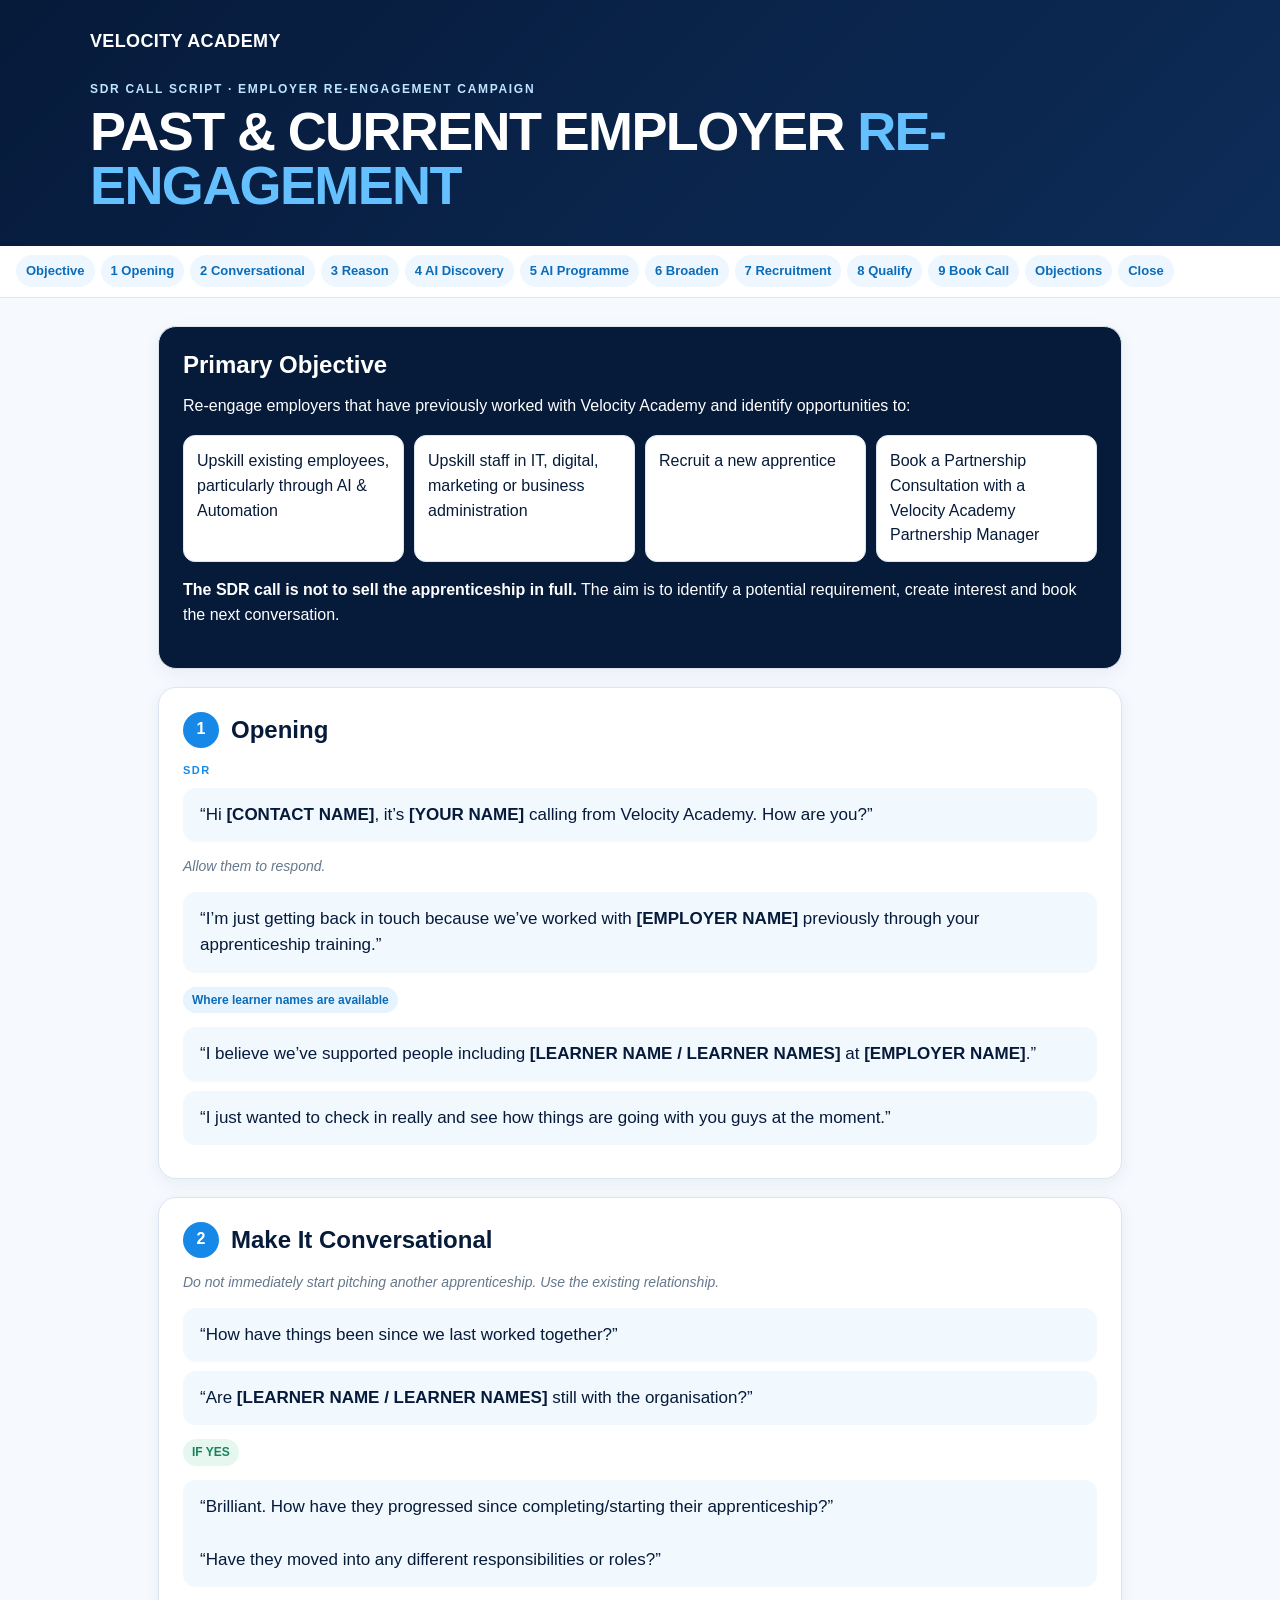
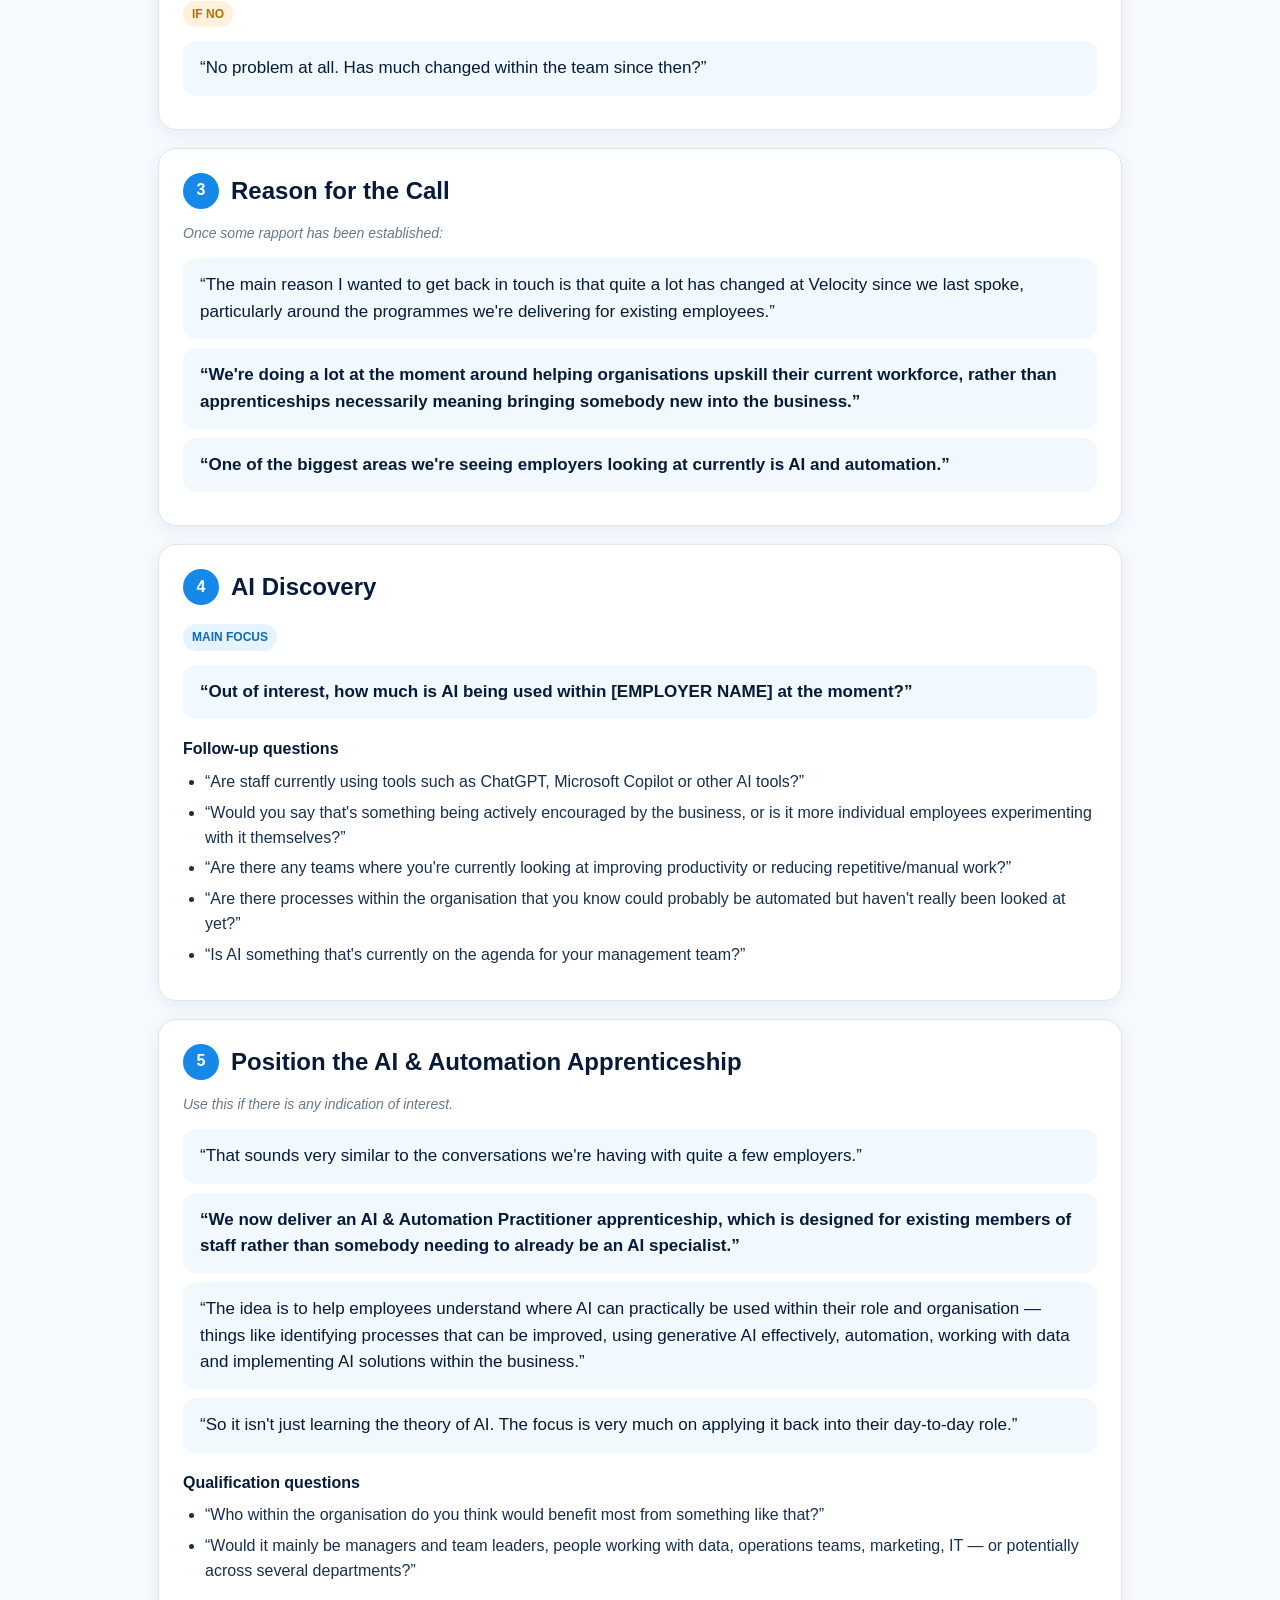
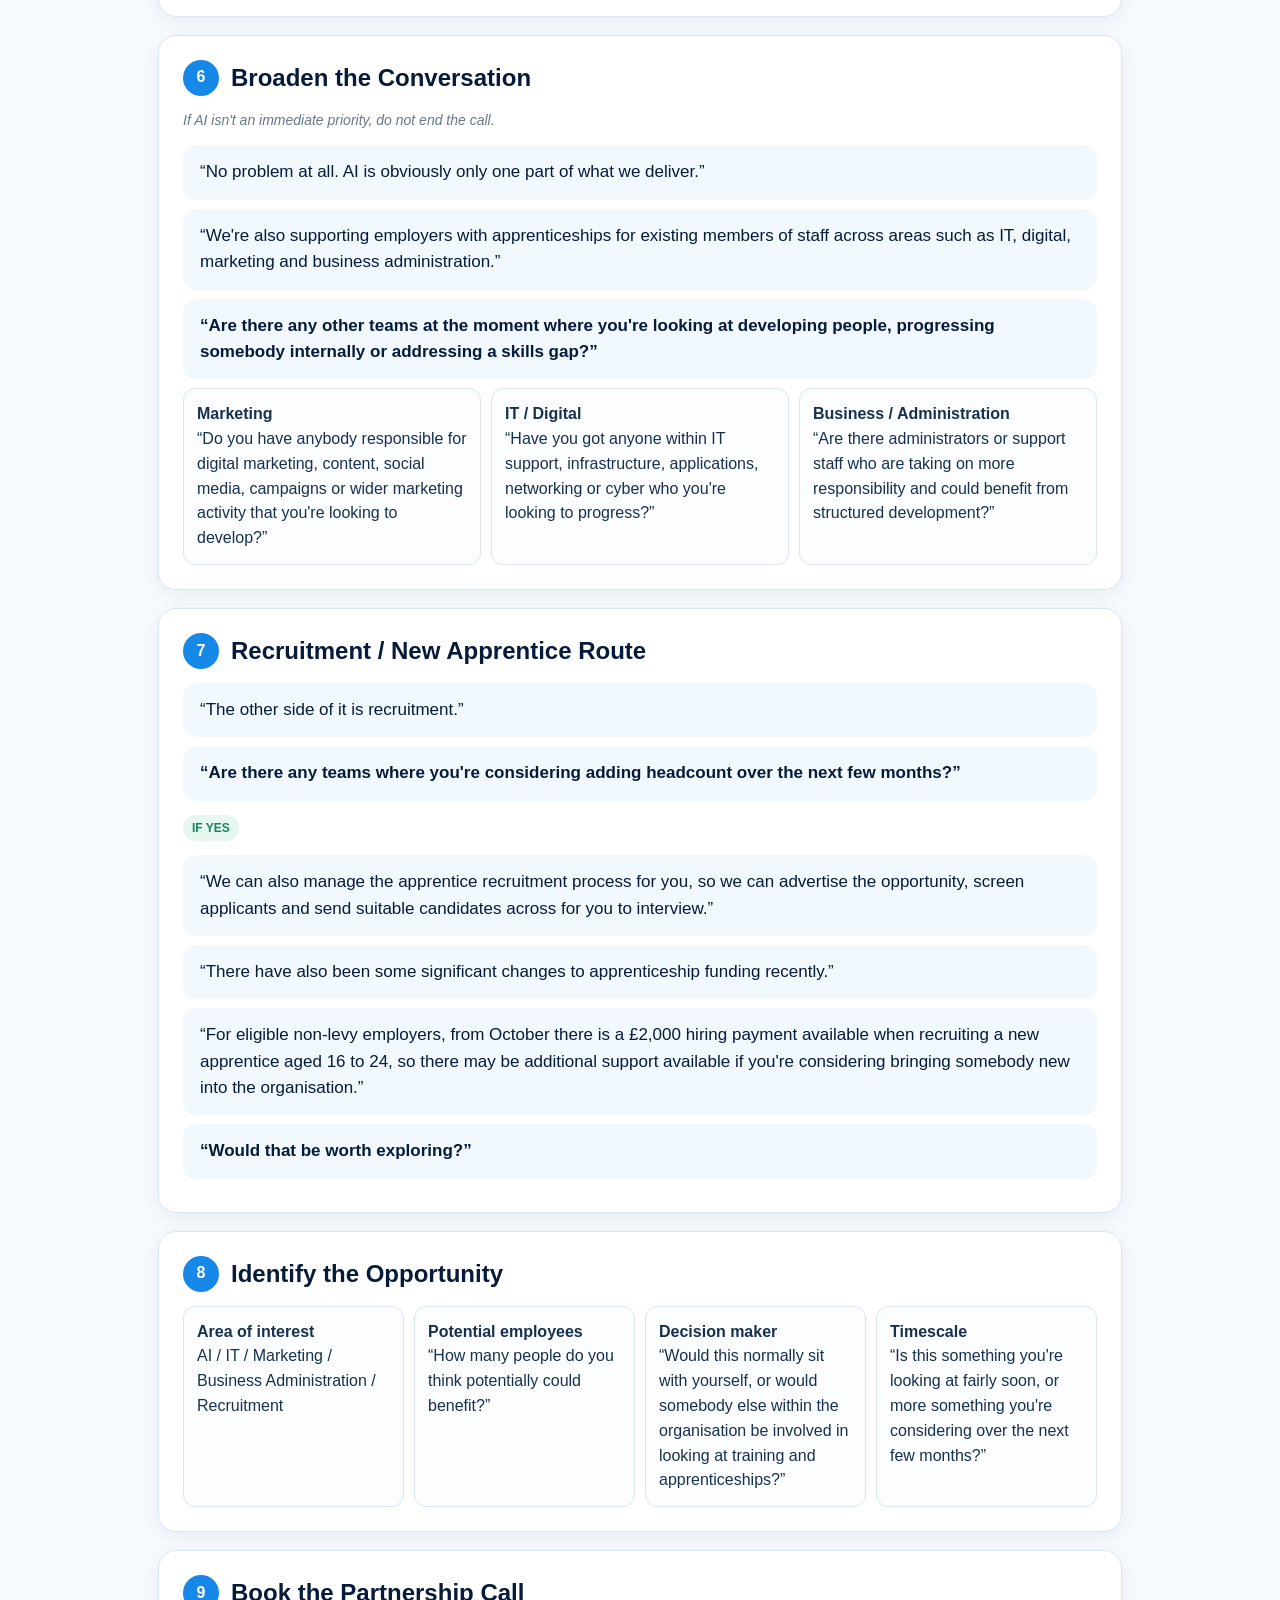
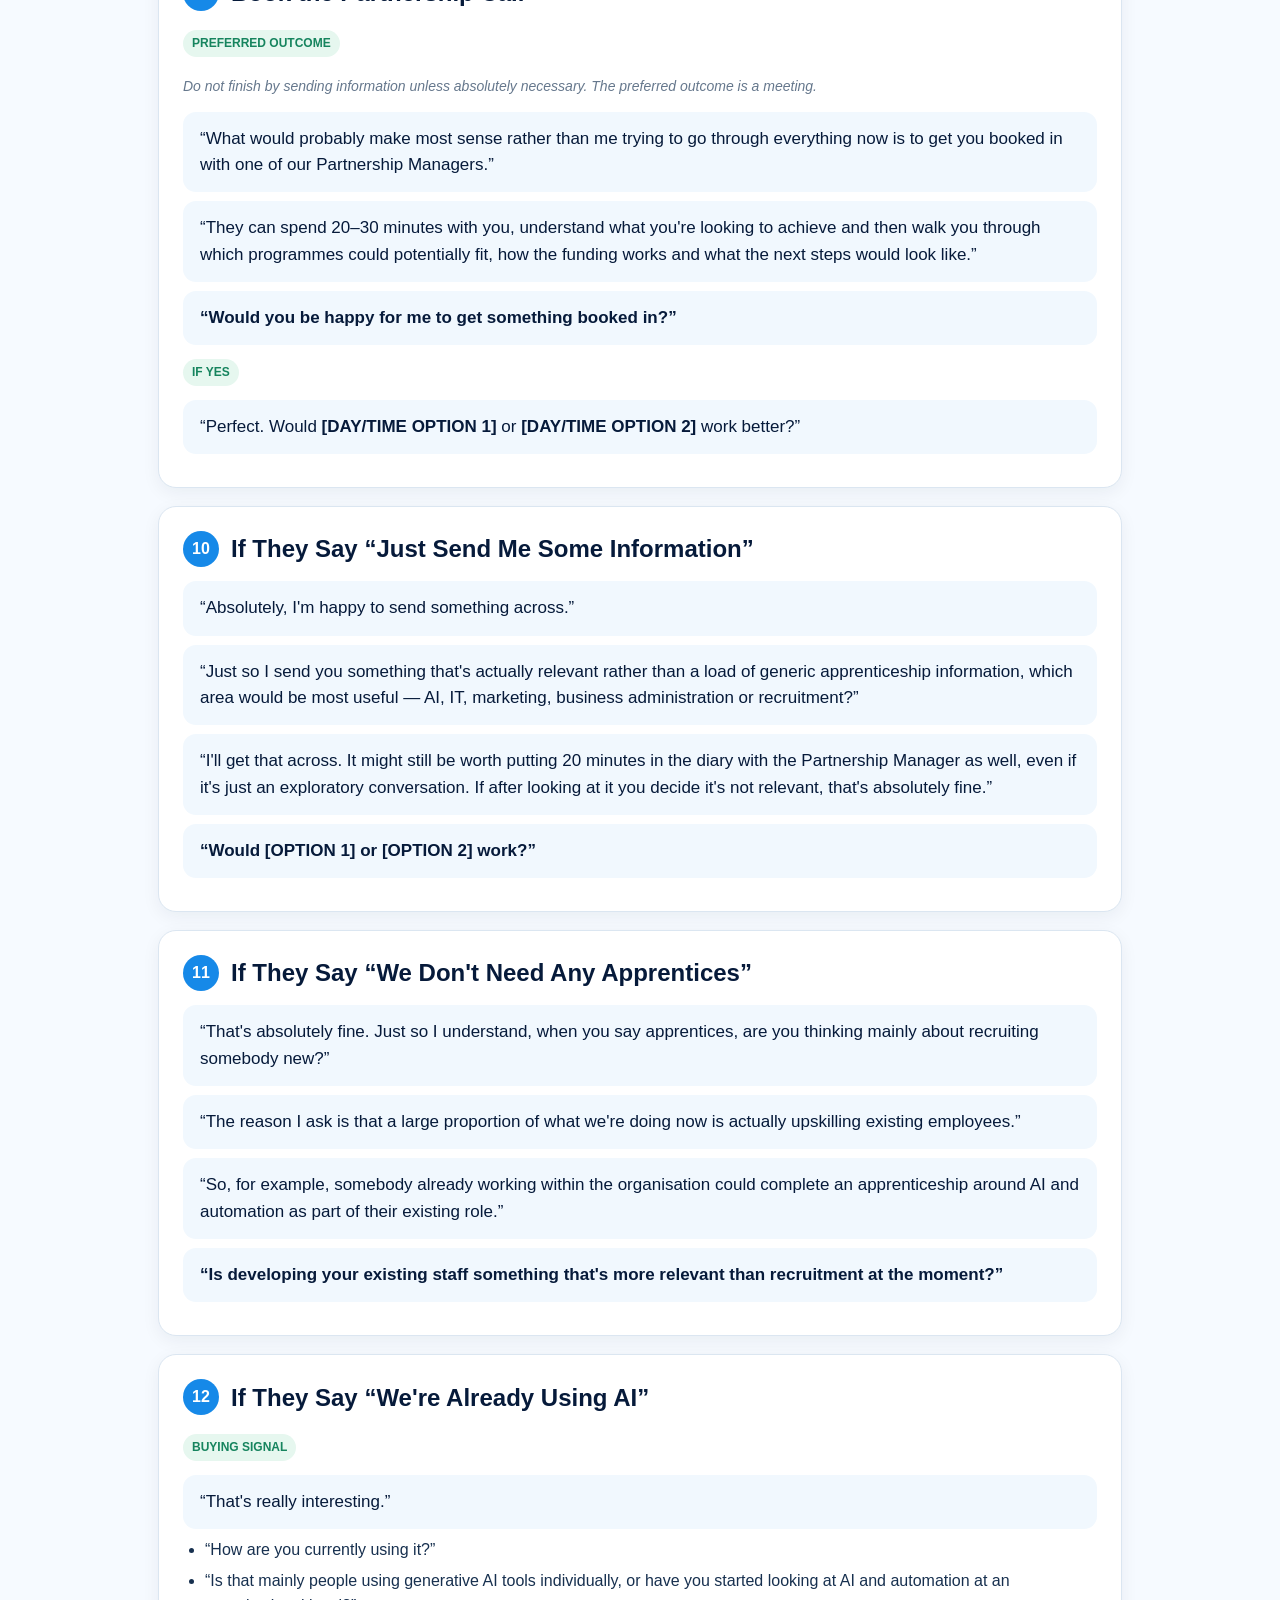
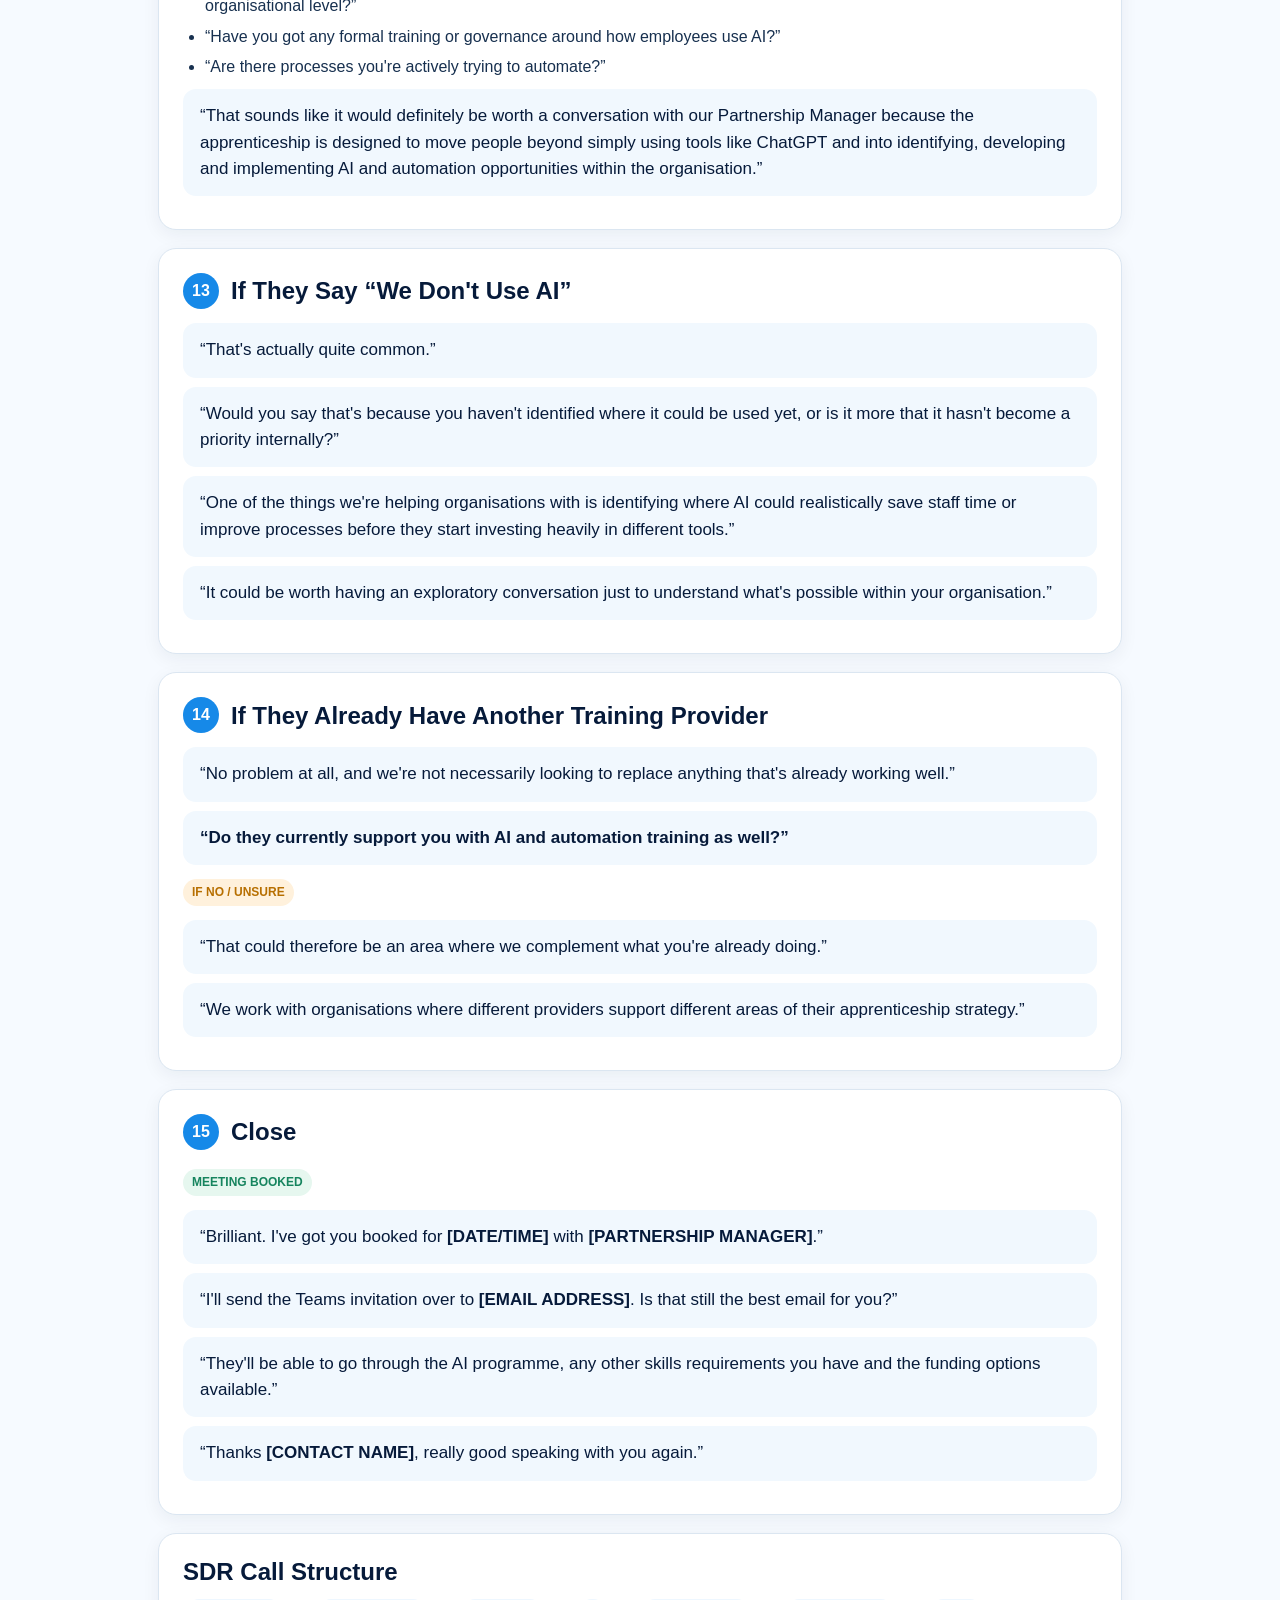
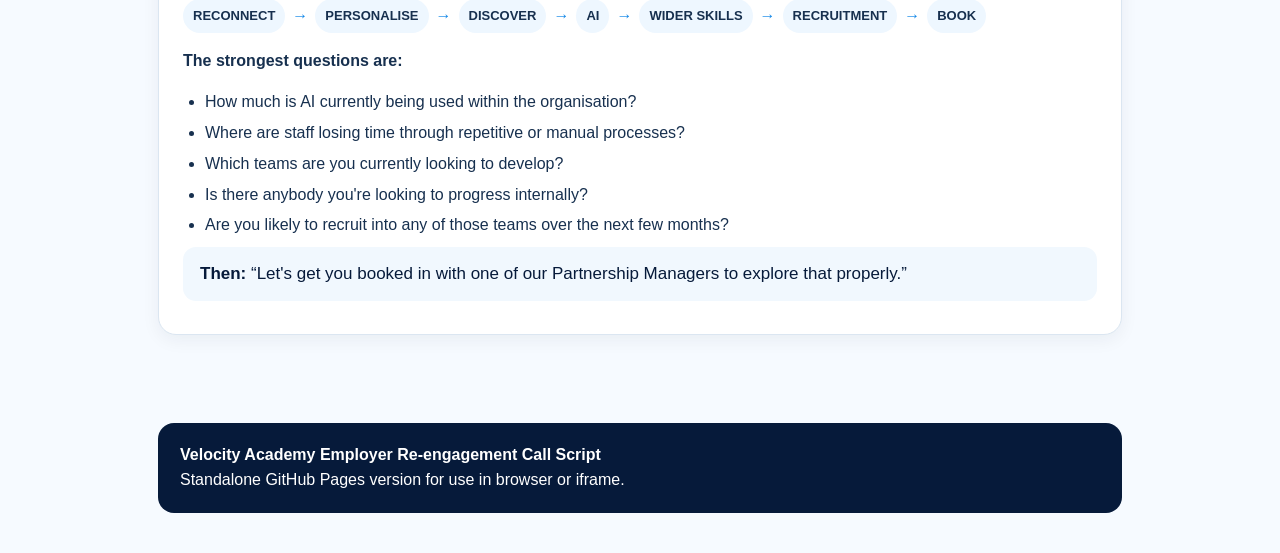
==== employer-re-engagement/index.html @ 5dc64587 "Fix primary objective card text contrast" ====
<!doctype html>
<html lang="en">
<head>
<meta charset="utf-8">
<meta name="viewport" content="width=device-width,initial-scale=1">
<title>Velocity Academy – Employer Re-engagement Call Script</title>
<style>
:root{--navy:#061a3a;--navy2:#0d2c58;--blue:#1689e8;--ice:#eef8ff;--text:#17304f;--muted:#66788d;--line:#dbe6f1;--white:#fff;--green:#16845e;--amber:#b76f00}
*{box-sizing:border-box}html{scroll-behavior:smooth}body{margin:0;background:#f6faff;color:var(--text);font-family:Arial,Helvetica,sans-serif;line-height:1.55}
header{background:linear-gradient(135deg,var(--navy),var(--navy2));color:#fff;padding:28px 22px 34px}
.head{max-width:1100px;margin:auto}.brand{font-size:18px;font-weight:800;letter-spacing:.02em}.eyebrow{margin-top:24px;font-size:12px;letter-spacing:.14em;text-transform:uppercase;color:#bfe5ff;font-weight:800}
h1{margin:6px 0 0;font-size:clamp(32px,5vw,54px);line-height:1;text-transform:uppercase;letter-spacing:-.03em}.accent{color:#65c0ff}
.nav{position:sticky;top:0;z-index:10;display:flex;gap:6px;overflow-x:auto;padding:9px 16px;background:#fff;border-bottom:1px solid var(--line)}
.nav a{white-space:nowrap;text-decoration:none;color:#0b6cb9;background:#eef7ff;border-radius:999px;padding:6px 10px;font-size:13px;font-weight:700}
main{max-width:1000px;margin:auto;padding:28px 18px 70px}.card{background:#fff;border:1px solid var(--line);border-radius:18px;padding:24px;margin-bottom:18px;box-shadow:0 5px 18px rgba(6,26,58,.06);scroll-margin-top:62px}
.objective{background:var(--navy);color:#fff}.objective h2,.objective strong{color:#fff}.objective .box{background:#fff;color:var(--navy);border-color:#dbe6f1}.objective .box strong{color:var(--navy)}.title{display:flex;align-items:center;gap:12px;margin-bottom:14px}.num{width:36px;height:36px;border-radius:50%;background:var(--blue);color:#fff;display:grid;place-items:center;font-weight:800;flex:0 0 auto}
h2{margin:0;color:var(--navy);font-size:24px;line-height:1.15}h3{margin:18px 0 7px;color:var(--navy);font-size:16px}.label{font-size:11px;letter-spacing:.13em;text-transform:uppercase;color:var(--blue);font-weight:900;margin:10px 0 5px}
.script{background:#f1f8fe;border-radius:13px;padding:14px 17px;margin:9px 0;font-size:17px;color:var(--navy)}.script strong{font-weight:800}
ul{margin:8px 0;padding-left:22px}li{margin:6px 0}.note{font-size:14px;color:var(--muted);font-style:italic}.chip{display:inline-block;padding:4px 9px;border-radius:999px;font-size:12px;font-weight:800;background:#e5f4ff;color:#0b6cb9;margin:5px 4px 5px 0}.chip.green{background:#e6f7ef;color:var(--green)}.chip.amber{background:#fff1dc;color:var(--amber)}
.grid{display:grid;grid-template-columns:repeat(auto-fit,minmax(220px,1fr));gap:10px}.box{border:1px solid var(--line);border-radius:12px;padding:13px;background:#fbfdff}
.flow{display:flex;flex-wrap:wrap;gap:7px;align-items:center}.flow span{padding:7px 10px;background:#eef7ff;border-radius:999px;font-size:13px;font-weight:700}.flow b{color:var(--blue)}
footer{max-width:1000px;margin:0 auto 40px;padding:0 18px}.foot{background:var(--navy);color:#fff;border-radius:16px;padding:20px 22px}
@media(max-width:680px){.card{padding:19px}.script{font-size:16px}.nav{top:0}}
</style>
</head>
<body>
<header><div class="head"><div class="brand">VELOCITY ACADEMY</div><div class="eyebrow">SDR Call Script · Employer Re-engagement Campaign</div><h1>Past & Current Employer <span class="accent">Re-engagement</span></h1></div></header>
<div class="nav">
<a href="#objective">Objective</a><a href="#s1">1 Opening</a><a href="#s2">2 Conversational</a><a href="#s3">3 Reason</a><a href="#s4">4 AI Discovery</a><a href="#s5">5 AI Programme</a><a href="#s6">6 Broaden</a><a href="#s7">7 Recruitment</a><a href="#s8">8 Qualify</a><a href="#s9">9 Book Call</a><a href="#s10">Objections</a><a href="#s15">Close</a>
</div>
<main>
<section class="card objective" id="objective"><h2>Primary Objective</h2><p>Re-engage employers that have previously worked with Velocity Academy and identify opportunities to:</p><div class="grid"><div class="box">Upskill existing employees, particularly through AI &amp; Automation</div><div class="box">Upskill staff in IT, digital, marketing or business administration</div><div class="box">Recruit a new apprentice</div><div class="box">Book a Partnership Consultation with a Velocity Academy Partnership Manager</div></div><p><strong>The SDR call is not to sell the apprenticeship in full.</strong> The aim is to identify a potential requirement, create interest and book the next conversation.</p></section>

<section class="card" id="s1"><div class="title"><span class="num">1</span><h2>Opening</h2></div><div class="label">SDR</div><div class="script">“Hi <strong>[CONTACT NAME]</strong>, it’s <strong>[YOUR NAME]</strong> calling from Velocity Academy. How are you?”</div><p class="note">Allow them to respond.</p><div class="script">“I’m just getting back in touch because we’ve worked with <strong>[EMPLOYER NAME]</strong> previously through your apprenticeship training.”</div><span class="chip">Where learner names are available</span><div class="script">“I believe we’ve supported people including <strong>[LEARNER NAME / LEARNER NAMES]</strong> at <strong>[EMPLOYER NAME]</strong>.”</div><div class="script">“I just wanted to check in really and see how things are going with you guys at the moment.”</div></section>

<section class="card" id="s2"><div class="title"><span class="num">2</span><h2>Make It Conversational</h2></div><p class="note">Do not immediately start pitching another apprenticeship. Use the existing relationship.</p><div class="script">“How have things been since we last worked together?”</div><div class="script">“Are <strong>[LEARNER NAME / LEARNER NAMES]</strong> still with the organisation?”</div><span class="chip green">IF YES</span><div class="script">“Brilliant. How have they progressed since completing/starting their apprenticeship?”<br><br>“Have they moved into any different responsibilities or roles?”</div><span class="chip amber">IF NO</span><div class="script">“No problem at all. Has much changed within the team since then?”</div></section>

<section class="card" id="s3"><div class="title"><span class="num">3</span><h2>Reason for the Call</h2></div><p class="note">Once some rapport has been established:</p><div class="script">“The main reason I wanted to get back in touch is that quite a lot has changed at Velocity since we last spoke, particularly around the programmes we're delivering for existing employees.”</div><div class="script"><strong>“We're doing a lot at the moment around helping organisations upskill their current workforce, rather than apprenticeships necessarily meaning bringing somebody new into the business.”</strong></div><div class="script"><strong>“One of the biggest areas we're seeing employers looking at currently is AI and automation.”</strong></div></section>

<section class="card" id="s4"><div class="title"><span class="num">4</span><h2>AI Discovery</h2></div><span class="chip">MAIN FOCUS</span><div class="script"><strong>“Out of interest, how much is AI being used within [EMPLOYER NAME] at the moment?”</strong></div><h3>Follow-up questions</h3><ul><li>“Are staff currently using tools such as ChatGPT, Microsoft Copilot or other AI tools?”</li><li>“Would you say that's something being actively encouraged by the business, or is it more individual employees experimenting with it themselves?”</li><li>“Are there any teams where you're currently looking at improving productivity or reducing repetitive/manual work?”</li><li>“Are there processes within the organisation that you know could probably be automated but haven't really been looked at yet?”</li><li>“Is AI something that's currently on the agenda for your management team?”</li></ul></section>

<section class="card" id="s5"><div class="title"><span class="num">5</span><h2>Position the AI &amp; Automation Apprenticeship</h2></div><p class="note">Use this if there is any indication of interest.</p><div class="script">“That sounds very similar to the conversations we're having with quite a few employers.”</div><div class="script"><strong>“We now deliver an AI &amp; Automation Practitioner apprenticeship, which is designed for existing members of staff rather than somebody needing to already be an AI specialist.”</strong></div><div class="script">“The idea is to help employees understand where AI can practically be used within their role and organisation — things like identifying processes that can be improved, using generative AI effectively, automation, working with data and implementing AI solutions within the business.”</div><div class="script">“So it isn't just learning the theory of AI. The focus is very much on applying it back into their day-to-day role.”</div><h3>Qualification questions</h3><ul><li>“Who within the organisation do you think would benefit most from something like that?”</li><li>“Would it mainly be managers and team leaders, people working with data, operations teams, marketing, IT — or potentially across several departments?”</li></ul></section>

<section class="card" id="s6"><div class="title"><span class="num">6</span><h2>Broaden the Conversation</h2></div><p class="note">If AI isn't an immediate priority, do not end the call.</p><div class="script">“No problem at all. AI is obviously only one part of what we deliver.”</div><div class="script">“We're also supporting employers with apprenticeships for existing members of staff across areas such as IT, digital, marketing and business administration.”</div><div class="script"><strong>“Are there any other teams at the moment where you're looking at developing people, progressing somebody internally or addressing a skills gap?”</strong></div><div class="grid"><div class="box"><strong>Marketing</strong><br>“Do you have anybody responsible for digital marketing, content, social media, campaigns or wider marketing activity that you're looking to develop?”</div><div class="box"><strong>IT / Digital</strong><br>“Have you got anyone within IT support, infrastructure, applications, networking or cyber who you're looking to progress?”</div><div class="box"><strong>Business / Administration</strong><br>“Are there administrators or support staff who are taking on more responsibility and could benefit from structured development?”</div></div></section>

<section class="card" id="s7"><div class="title"><span class="num">7</span><h2>Recruitment / New Apprentice Route</h2></div><div class="script">“The other side of it is recruitment.”</div><div class="script"><strong>“Are there any teams where you're considering adding headcount over the next few months?”</strong></div><span class="chip green">IF YES</span><div class="script">“We can also manage the apprentice recruitment process for you, so we can advertise the opportunity, screen applicants and send suitable candidates across for you to interview.”</div><div class="script">“There have also been some significant changes to apprenticeship funding recently.”</div><div class="script">“For eligible non-levy employers, from October there is a £2,000 hiring payment available when recruiting a new apprentice aged 16 to 24, so there may be additional support available if you're considering bringing somebody new into the organisation.”</div><div class="script"><strong>“Would that be worth exploring?”</strong></div></section>

<section class="card" id="s8"><div class="title"><span class="num">8</span><h2>Identify the Opportunity</h2></div><div class="grid"><div class="box"><strong>Area of interest</strong><br>AI / IT / Marketing / Business Administration / Recruitment</div><div class="box"><strong>Potential employees</strong><br>“How many people do you think potentially could benefit?”</div><div class="box"><strong>Decision maker</strong><br>“Would this normally sit with yourself, or would somebody else within the organisation be involved in looking at training and apprenticeships?”</div><div class="box"><strong>Timescale</strong><br>“Is this something you're looking at fairly soon, or more something you're considering over the next few months?”</div></div></section>

<section class="card" id="s9"><div class="title"><span class="num">9</span><h2>Book the Partnership Call</h2></div><span class="chip green">PREFERRED OUTCOME</span><p class="note">Do not finish by sending information unless absolutely necessary. The preferred outcome is a meeting.</p><div class="script">“What would probably make most sense rather than me trying to go through everything now is to get you booked in with one of our Partnership Managers.”</div><div class="script">“They can spend 20–30 minutes with you, understand what you're looking to achieve and then walk you through which programmes could potentially fit, how the funding works and what the next steps would look like.”</div><div class="script"><strong>“Would you be happy for me to get something booked in?”</strong></div><span class="chip green">IF YES</span><div class="script">“Perfect. Would <strong>[DAY/TIME OPTION 1]</strong> or <strong>[DAY/TIME OPTION 2]</strong> work better?”</div></section>

<section class="card" id="s10"><div class="title"><span class="num">10</span><h2>If They Say “Just Send Me Some Information”</h2></div><div class="script">“Absolutely, I'm happy to send something across.”</div><div class="script">“Just so I send you something that's actually relevant rather than a load of generic apprenticeship information, which area would be most useful — AI, IT, marketing, business administration or recruitment?”</div><div class="script">“I'll get that across. It might still be worth putting 20 minutes in the diary with the Partnership Manager as well, even if it's just an exploratory conversation. If after looking at it you decide it's not relevant, that's absolutely fine.”</div><div class="script"><strong>“Would [OPTION 1] or [OPTION 2] work?”</strong></div></section>

<section class="card" id="s11"><div class="title"><span class="num">11</span><h2>If They Say “We Don't Need Any Apprentices”</h2></div><div class="script">“That's absolutely fine. Just so I understand, when you say apprentices, are you thinking mainly about recruiting somebody new?”</div><div class="script">“The reason I ask is that a large proportion of what we're doing now is actually upskilling existing employees.”</div><div class="script">“So, for example, somebody already working within the organisation could complete an apprenticeship around AI and automation as part of their existing role.”</div><div class="script"><strong>“Is developing your existing staff something that's more relevant than recruitment at the moment?”</strong></div></section>

<section class="card" id="s12"><div class="title"><span class="num">12</span><h2>If They Say “We're Already Using AI”</h2></div><span class="chip green">BUYING SIGNAL</span><div class="script">“That's really interesting.”</div><ul><li>“How are you currently using it?”</li><li>“Is that mainly people using generative AI tools individually, or have you started looking at AI and automation at an organisational level?”</li><li>“Have you got any formal training or governance around how employees use AI?”</li><li>“Are there processes you're actively trying to automate?”</li></ul><div class="script">“That sounds like it would definitely be worth a conversation with our Partnership Manager because the apprenticeship is designed to move people beyond simply using tools like ChatGPT and into identifying, developing and implementing AI and automation opportunities within the organisation.”</div></section>

<section class="card" id="s13"><div class="title"><span class="num">13</span><h2>If They Say “We Don't Use AI”</h2></div><div class="script">“That's actually quite common.”</div><div class="script">“Would you say that's because you haven't identified where it could be used yet, or is it more that it hasn't become a priority internally?”</div><div class="script">“One of the things we're helping organisations with is identifying where AI could realistically save staff time or improve processes before they start investing heavily in different tools.”</div><div class="script">“It could be worth having an exploratory conversation just to understand what's possible within your organisation.”</div></section>

<section class="card" id="s14"><div class="title"><span class="num">14</span><h2>If They Already Have Another Training Provider</h2></div><div class="script">“No problem at all, and we're not necessarily looking to replace anything that's already working well.”</div><div class="script"><strong>“Do they currently support you with AI and automation training as well?”</strong></div><span class="chip amber">IF NO / UNSURE</span><div class="script">“That could therefore be an area where we complement what you're already doing.”</div><div class="script">“We work with organisations where different providers support different areas of their apprenticeship strategy.”</div></section>

<section class="card" id="s15"><div class="title"><span class="num">15</span><h2>Close</h2></div><span class="chip green">MEETING BOOKED</span><div class="script">“Brilliant. I've got you booked for <strong>[DATE/TIME]</strong> with <strong>[PARTNERSHIP MANAGER]</strong>.”</div><div class="script">“I'll send the Teams invitation over to <strong>[EMAIL ADDRESS]</strong>. Is that still the best email for you?”</div><div class="script">“They'll be able to go through the AI programme, any other skills requirements you have and the funding options available.”</div><div class="script">“Thanks <strong>[CONTACT NAME]</strong>, really good speaking with you again.”</div></section>

<section class="card"><h2>SDR Call Structure</h2><div class="flow" style="margin-top:14px"><span>RECONNECT</span><b>→</b><span>PERSONALISE</span><b>→</b><span>DISCOVER</span><b>→</b><span>AI</span><b>→</b><span>WIDER SKILLS</span><b>→</b><span>RECRUITMENT</span><b>→</b><span>BOOK</span></div><p><strong>The strongest questions are:</strong></p><ul><li>How much is AI currently being used within the organisation?</li><li>Where are staff losing time through repetitive or manual processes?</li><li>Which teams are you currently looking to develop?</li><li>Is there anybody you're looking to progress internally?</li><li>Are you likely to recruit into any of those teams over the next few months?</li></ul><div class="script"><strong>Then:</strong> “Let's get you booked in with one of our Partnership Managers to explore that properly.”</div></section>
</main>
<footer><div class="foot"><strong>Velocity Academy Employer Re-engagement Call Script</strong><br>Standalone GitHub Pages version for use in browser or iframe.</div></footer>
</body></html>
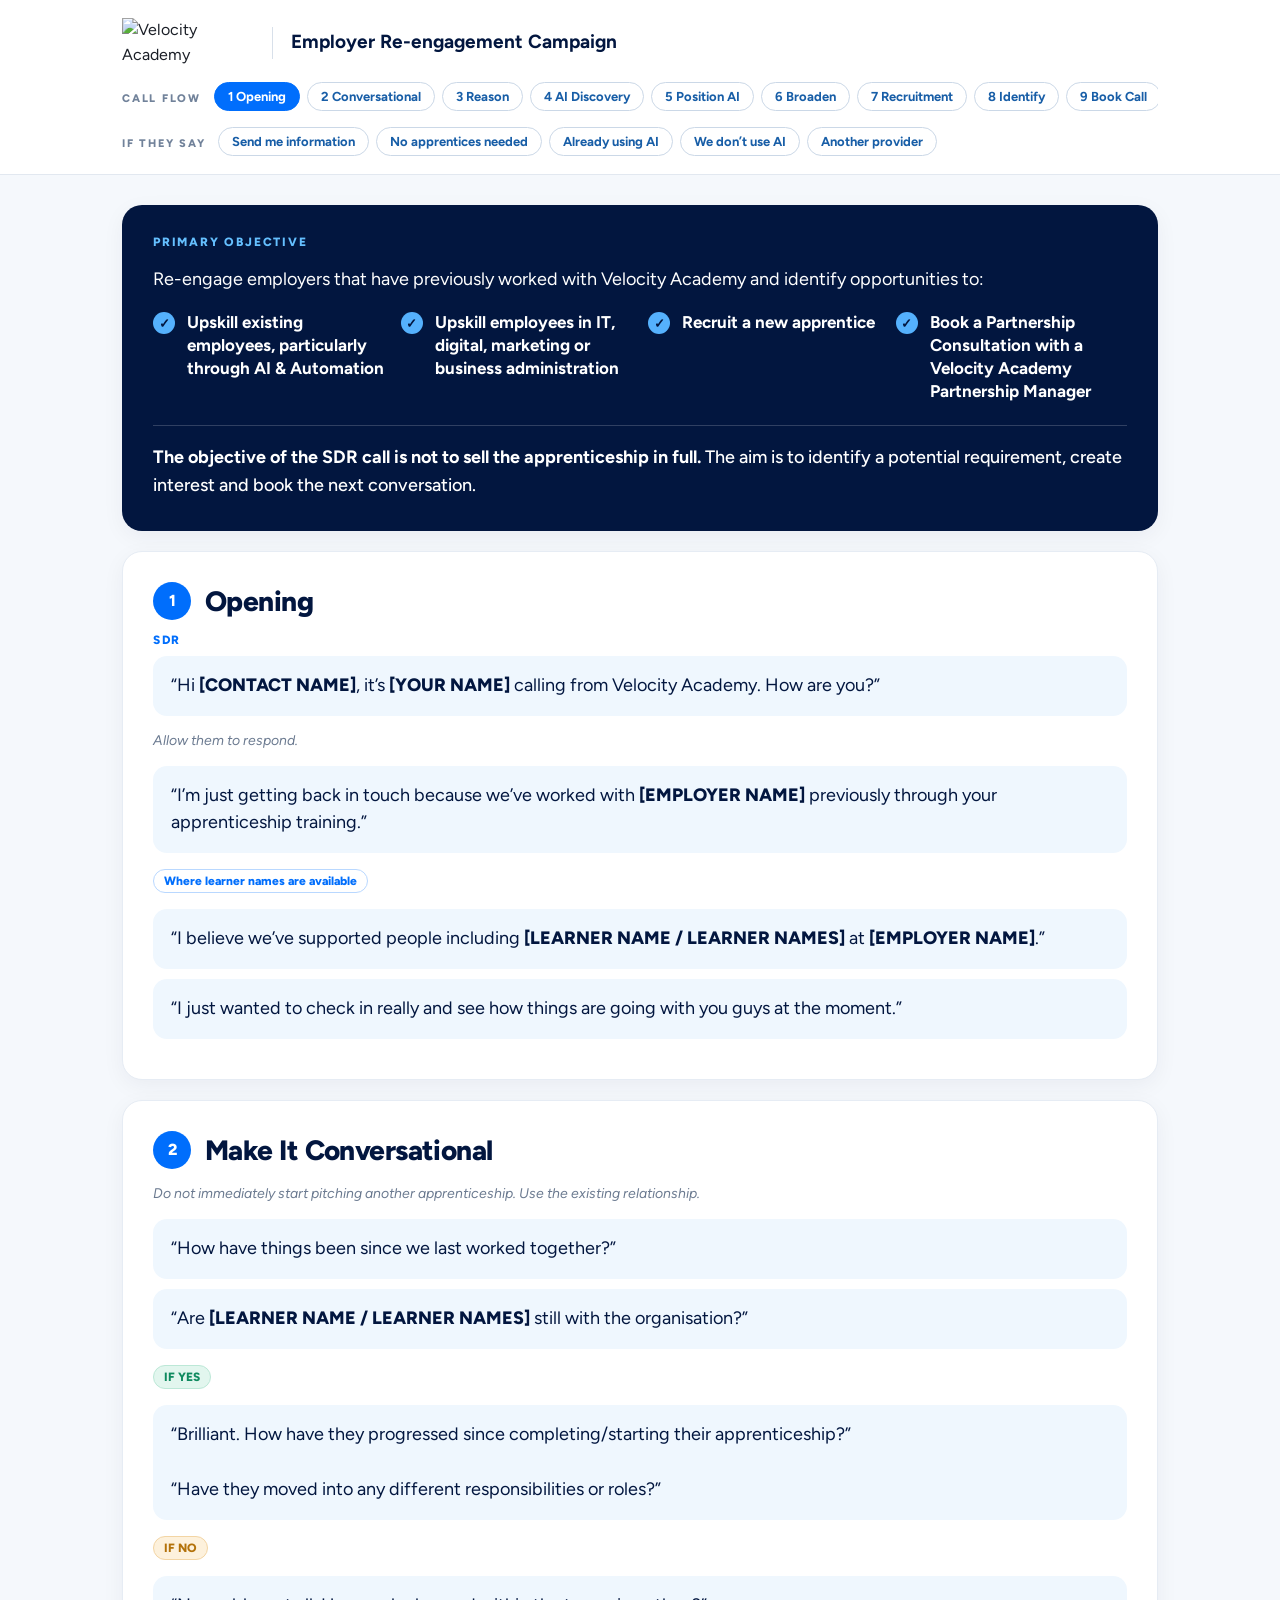
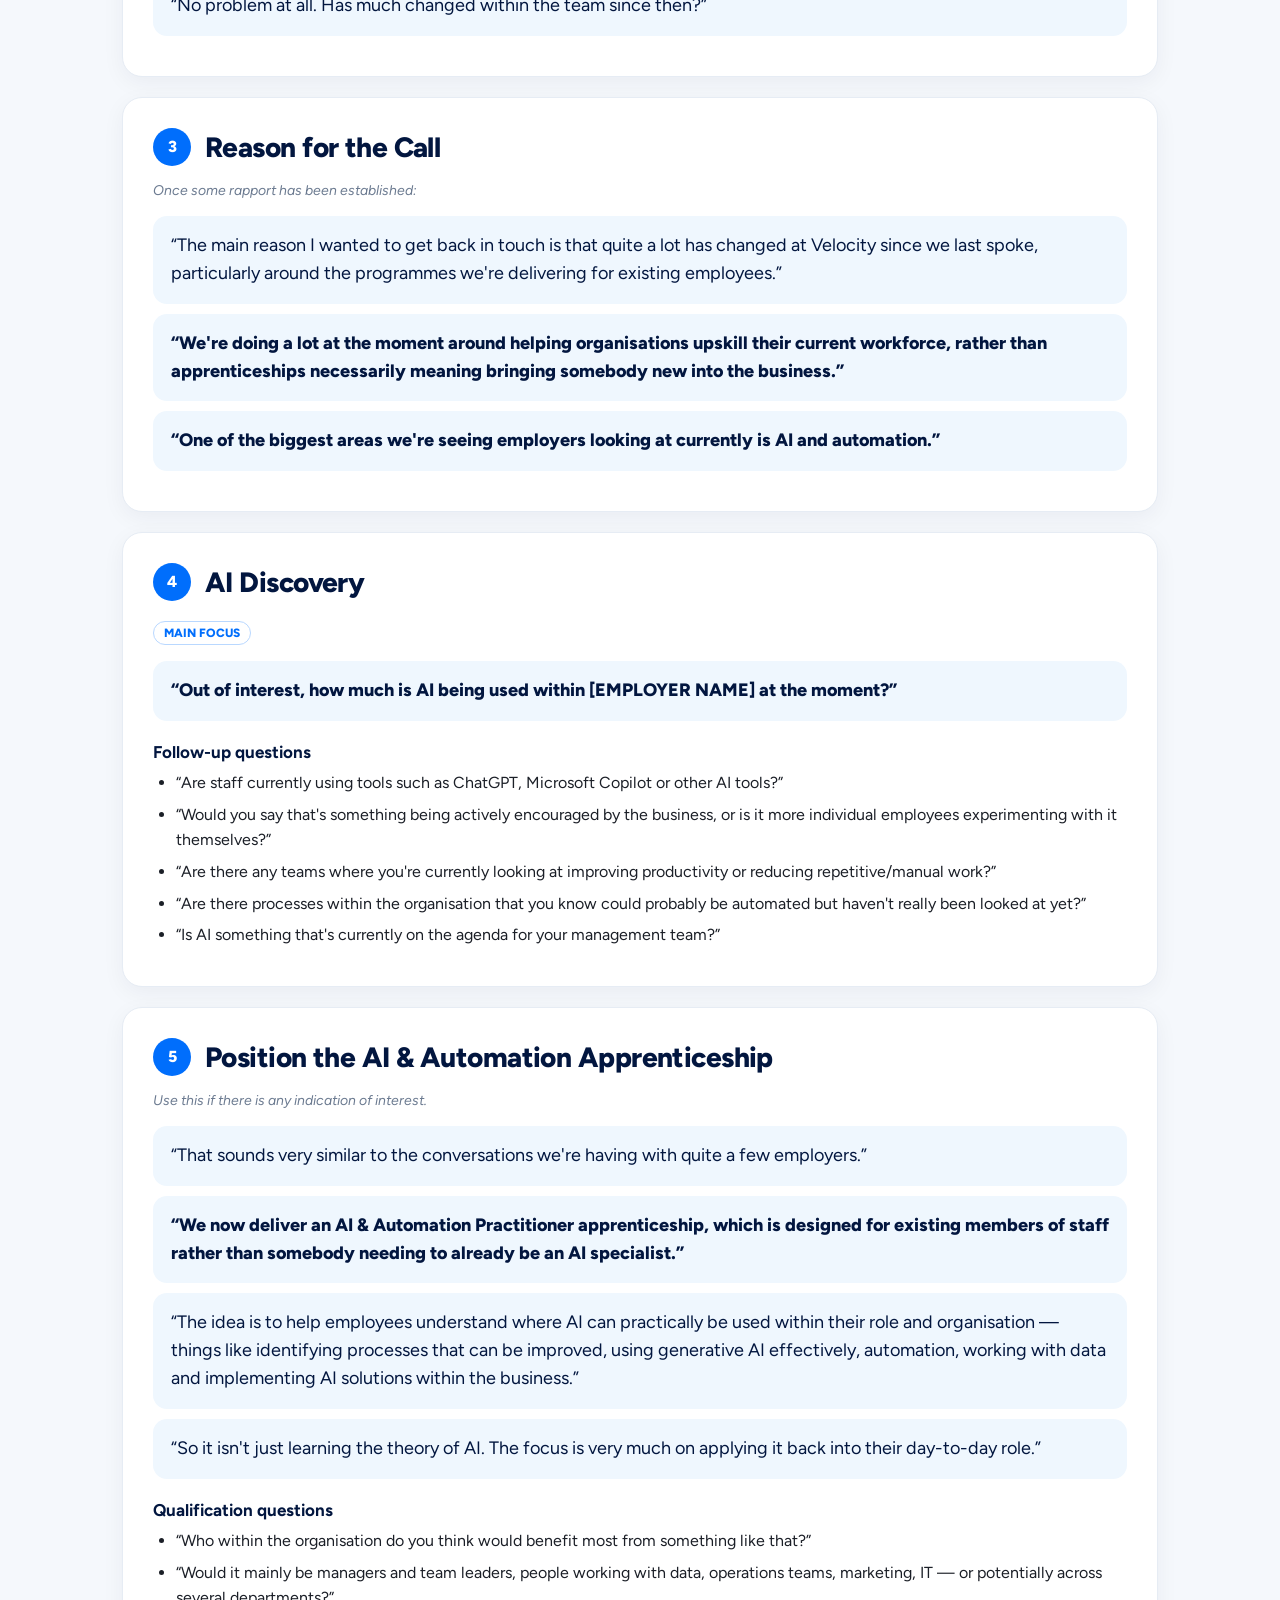
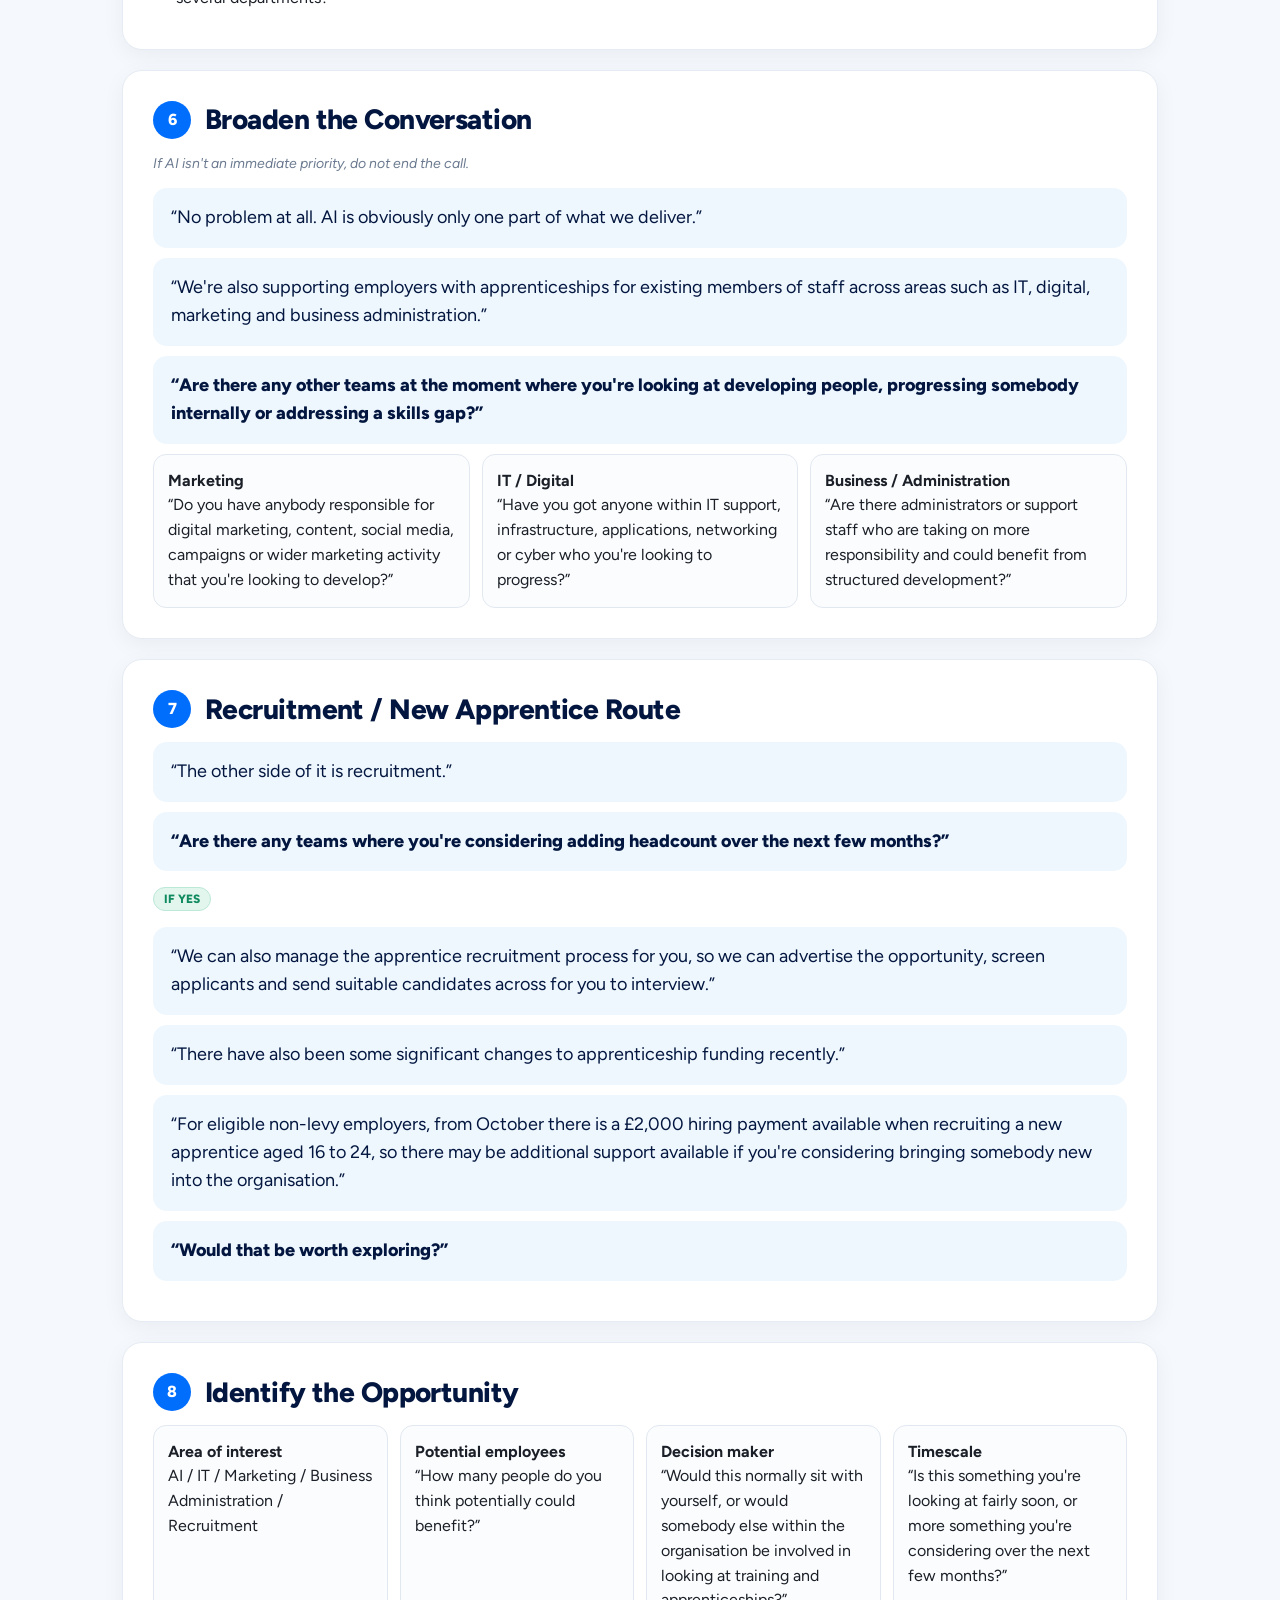
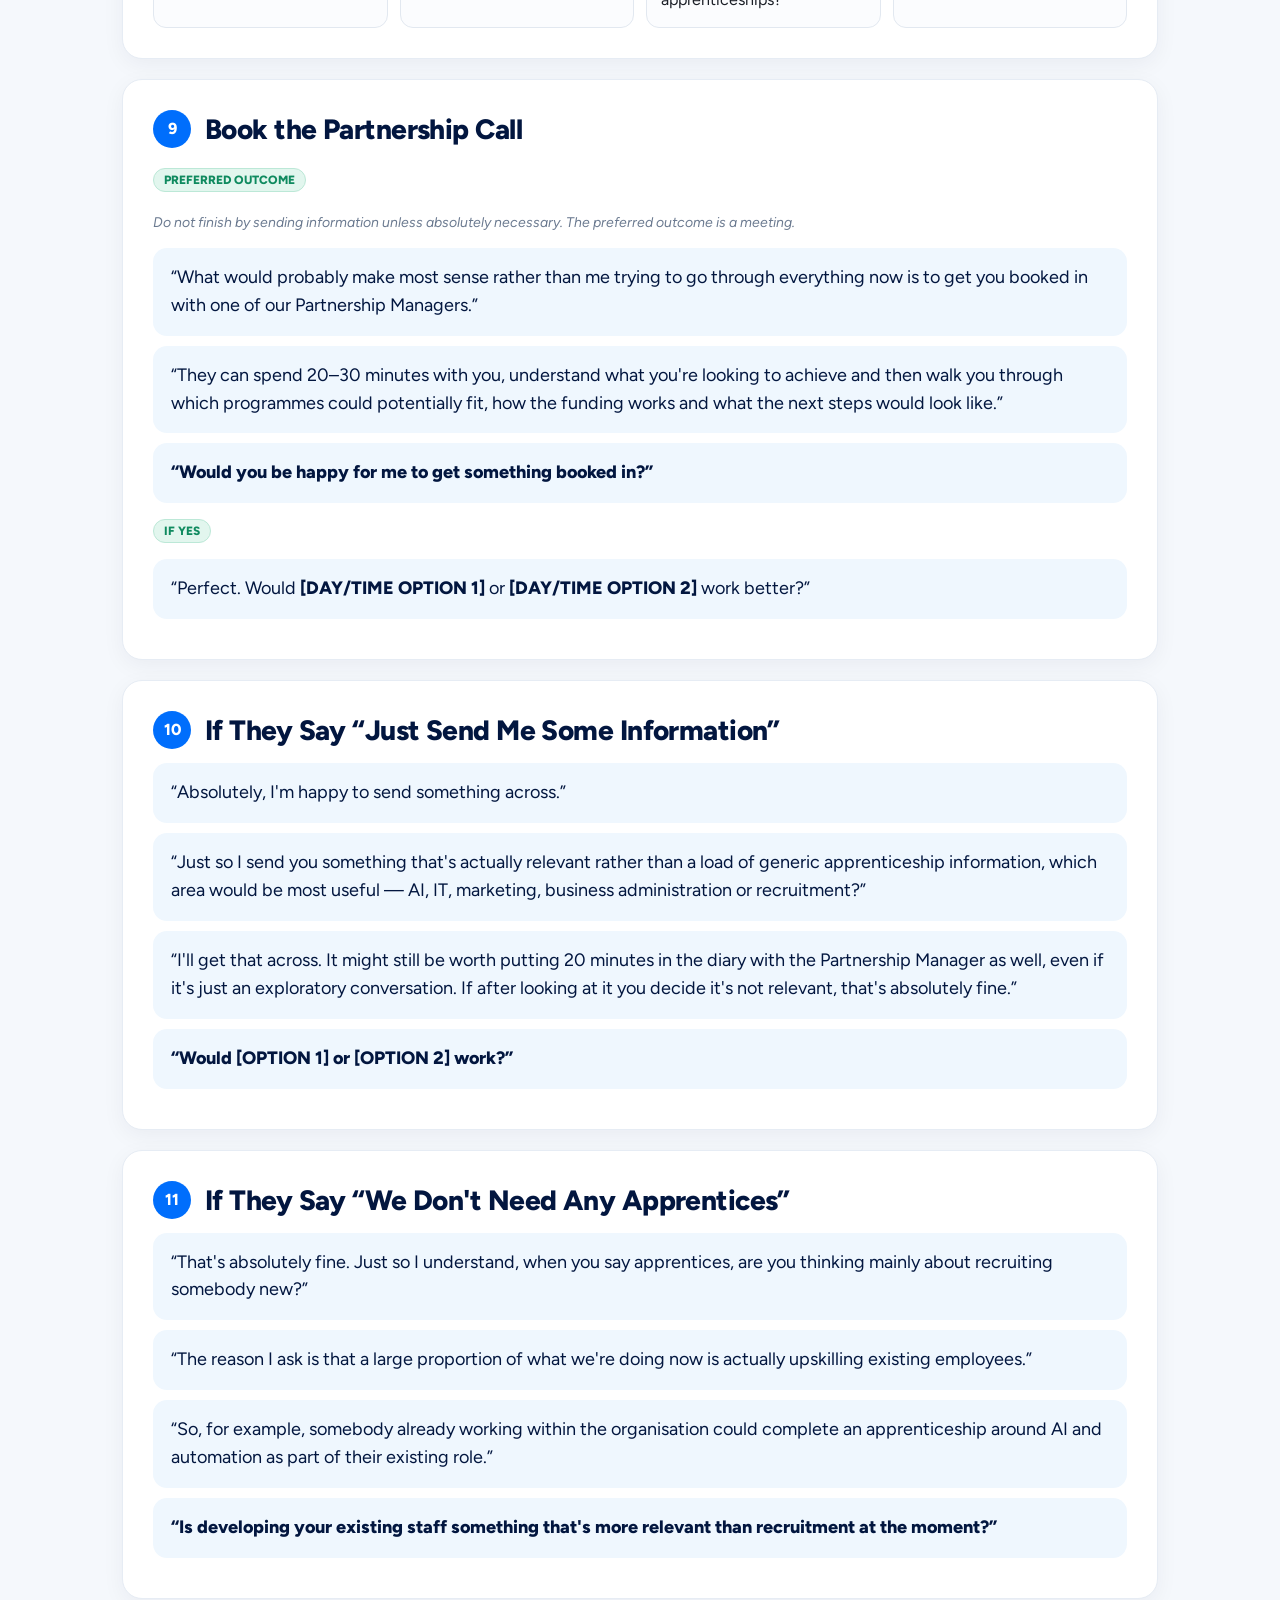
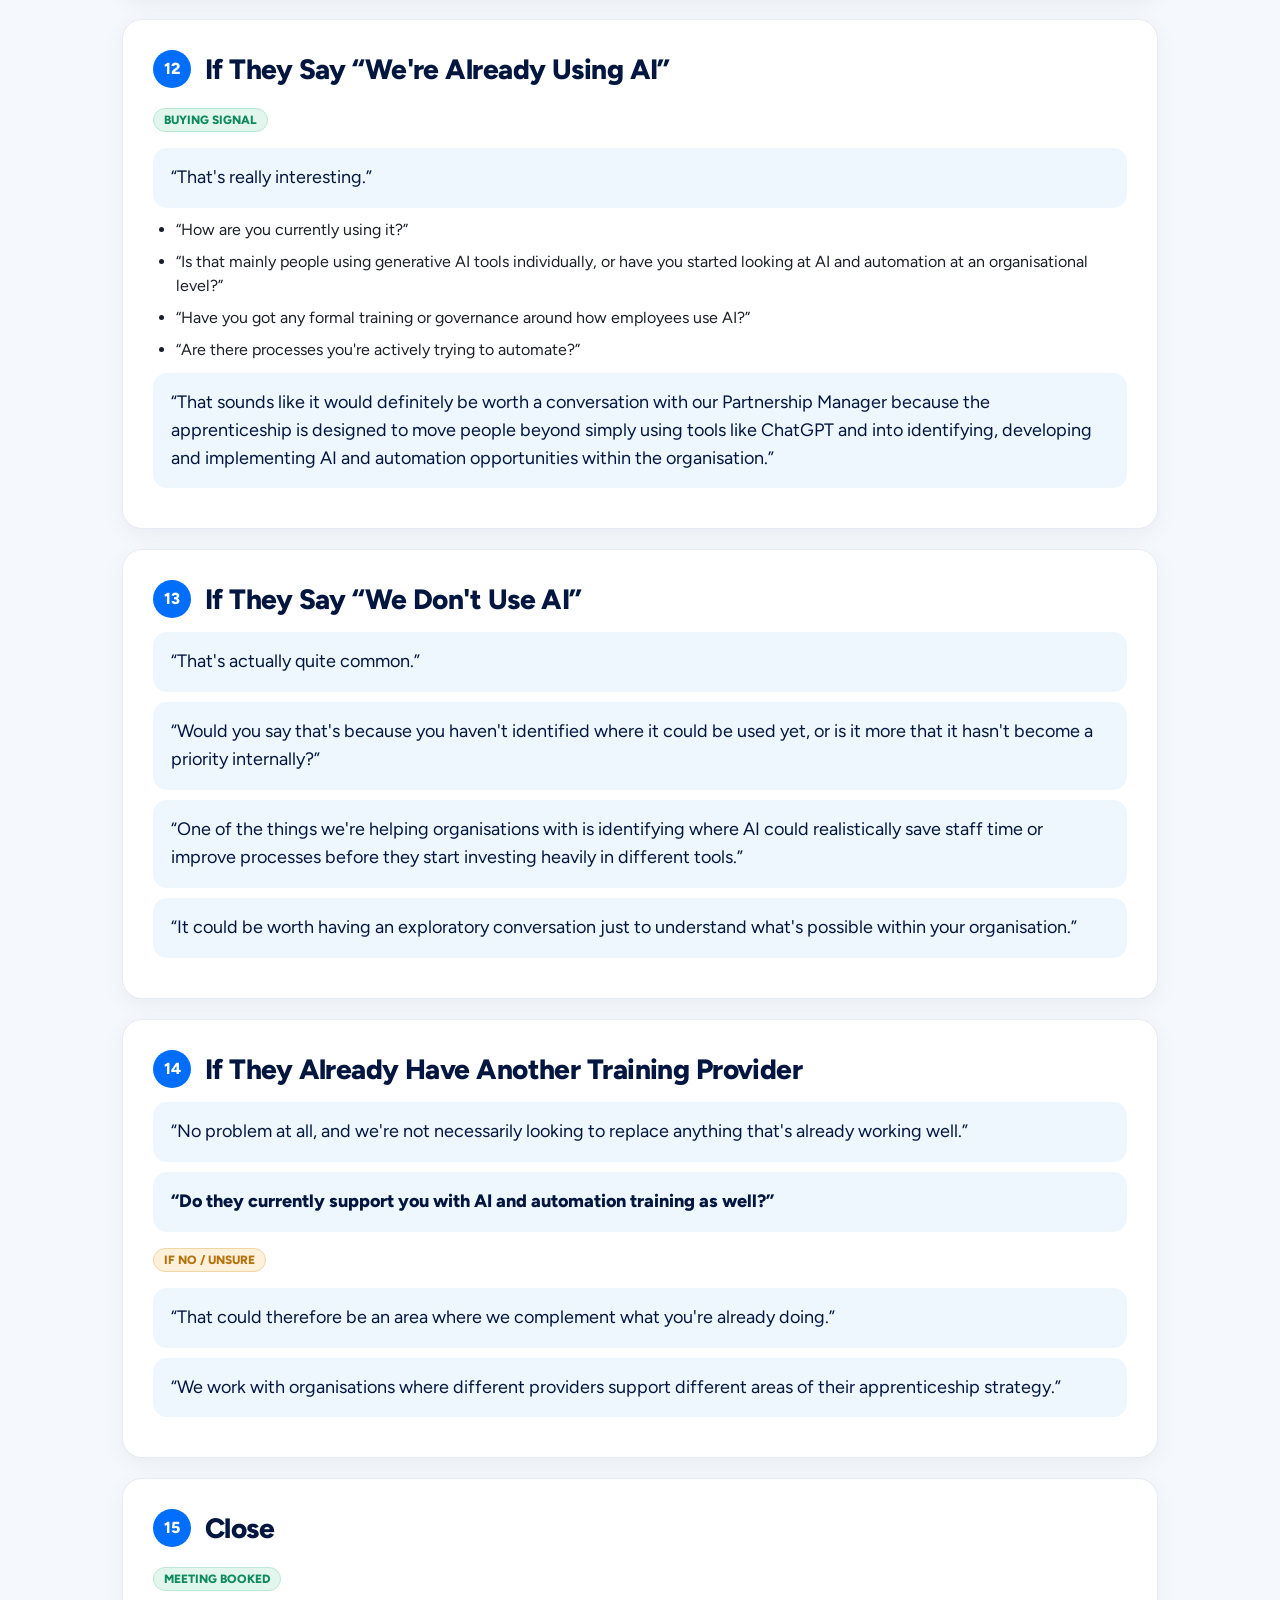
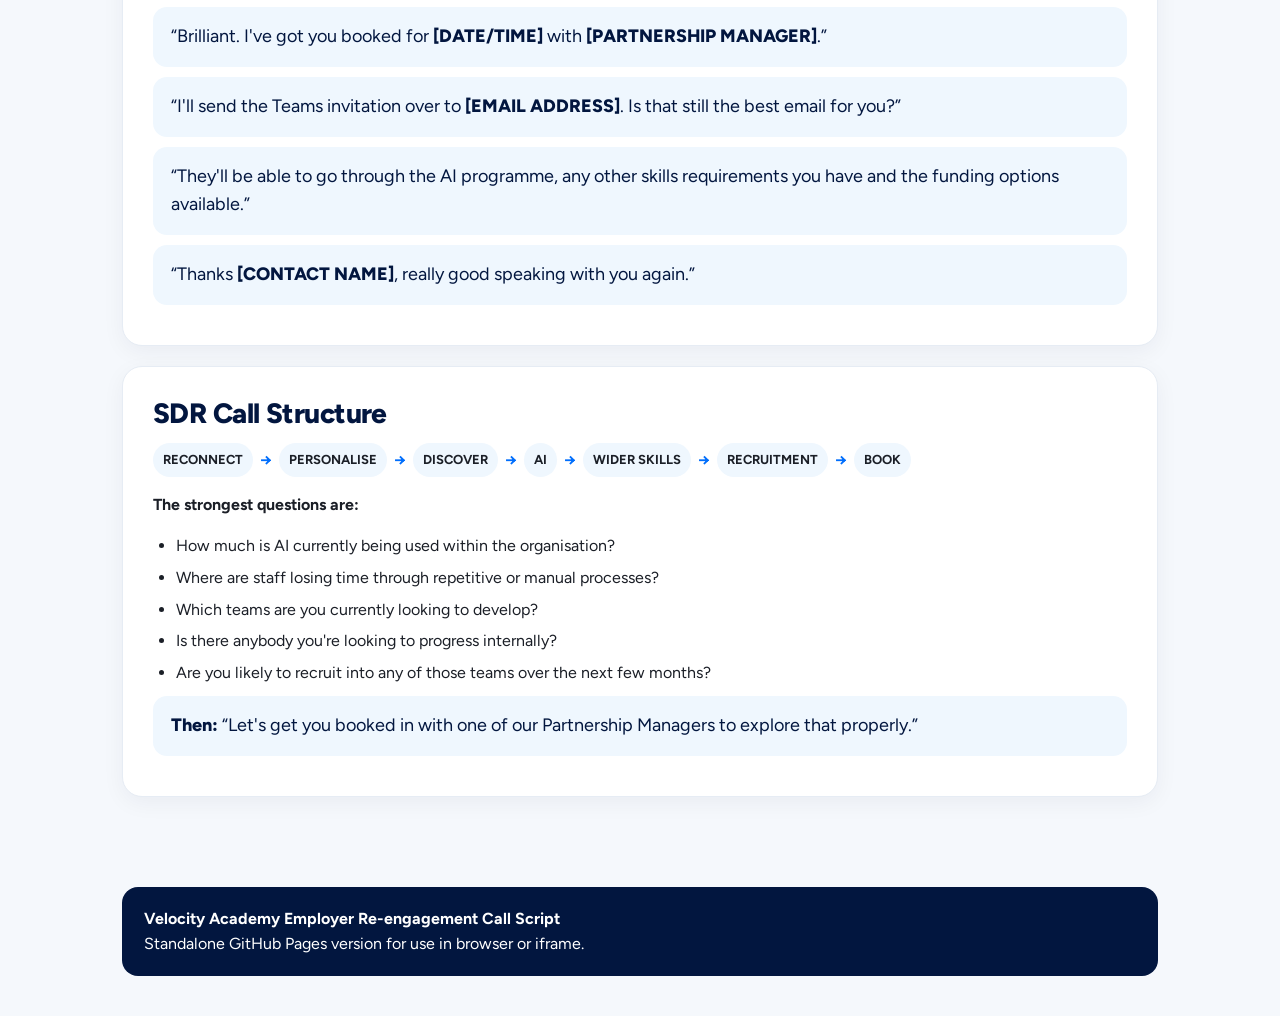
==== commit ffb75696: "Restore Velocity branding and original employer script styling" ====
--- a/employer-re-engagement/index.html
+++ b/employer-re-engagement/index.html
@@ -5,31 +5,95 @@
 <meta name="viewport" content="width=device-width,initial-scale=1">
 <title>Velocity Academy – Employer Re-engagement Call Script</title>
 <style>
-:root{--navy:#061a3a;--navy2:#0d2c58;--blue:#1689e8;--ice:#eef8ff;--text:#17304f;--muted:#66788d;--line:#dbe6f1;--white:#fff;--green:#16845e;--amber:#b76f00}
-*{box-sizing:border-box}html{scroll-behavior:smooth}body{margin:0;background:#f6faff;color:var(--text);font-family:Arial,Helvetica,sans-serif;line-height:1.55}
-header{background:linear-gradient(135deg,var(--navy),var(--navy2));color:#fff;padding:28px 22px 34px}
-.head{max-width:1100px;margin:auto}.brand{font-size:18px;font-weight:800;letter-spacing:.02em}.eyebrow{margin-top:24px;font-size:12px;letter-spacing:.14em;text-transform:uppercase;color:#bfe5ff;font-weight:800}
-h1{margin:6px 0 0;font-size:clamp(32px,5vw,54px);line-height:1;text-transform:uppercase;letter-spacing:-.03em}.accent{color:#65c0ff}
-.nav{position:sticky;top:0;z-index:10;display:flex;gap:6px;overflow-x:auto;padding:9px 16px;background:#fff;border-bottom:1px solid var(--line)}
-.nav a{white-space:nowrap;text-decoration:none;color:#0b6cb9;background:#eef7ff;border-radius:999px;padding:6px 10px;font-size:13px;font-weight:700}
-main{max-width:1000px;margin:auto;padding:28px 18px 70px}.card{background:#fff;border:1px solid var(--line);border-radius:18px;padding:24px;margin-bottom:18px;box-shadow:0 5px 18px rgba(6,26,58,.06);scroll-margin-top:62px}
-.objective{background:var(--navy);color:#fff}.objective h2,.objective strong{color:#fff}.objective .box{background:#fff;color:var(--navy);border-color:#dbe6f1}.objective .box strong{color:var(--navy)}.title{display:flex;align-items:center;gap:12px;margin-bottom:14px}.num{width:36px;height:36px;border-radius:50%;background:var(--blue);color:#fff;display:grid;place-items:center;font-weight:800;flex:0 0 auto}
-h2{margin:0;color:var(--navy);font-size:24px;line-height:1.15}h3{margin:18px 0 7px;color:var(--navy);font-size:16px}.label{font-size:11px;letter-spacing:.13em;text-transform:uppercase;color:var(--blue);font-weight:900;margin:10px 0 5px}
-.script{background:#f1f8fe;border-radius:13px;padding:14px 17px;margin:9px 0;font-size:17px;color:var(--navy)}.script strong{font-weight:800}
-ul{margin:8px 0;padding-left:22px}li{margin:6px 0}.note{font-size:14px;color:var(--muted);font-style:italic}.chip{display:inline-block;padding:4px 9px;border-radius:999px;font-size:12px;font-weight:800;background:#e5f4ff;color:#0b6cb9;margin:5px 4px 5px 0}.chip.green{background:#e6f7ef;color:var(--green)}.chip.amber{background:#fff1dc;color:var(--amber)}
-.grid{display:grid;grid-template-columns:repeat(auto-fit,minmax(220px,1fr));gap:10px}.box{border:1px solid var(--line);border-radius:12px;padding:13px;background:#fbfdff}
-.flow{display:flex;flex-wrap:wrap;gap:7px;align-items:center}.flow span{padding:7px 10px;background:#eef7ff;border-radius:999px;font-size:13px;font-weight:700}.flow b{color:var(--blue)}
-footer{max-width:1000px;margin:0 auto 40px;padding:0 18px}.foot{background:var(--navy);color:#fff;border-radius:16px;padding:20px 22px}
-@media(max-width:680px){.card{padding:19px}.script{font-size:16px}.nav{top:0}}
+@import url("https://fonts.googleapis.com/css2?family=Archivo:wdth,wght@75..125,100..900&family=Figtree:wght@300..900&display=swap");
+:root{
+  --navy:#02163f;--navy2:#06204f;--blue:#006efc;--blue2:#2f93ee;--ice:#eff7fe;
+  --text:#1b1f27;--muted:#6b7a90;--line:#e2e8f0;--white:#fff;--green:#0f8a5f;--amber:#b3720a;
+  --core:"Figtree","Helvetica Neue",Arial,sans-serif;--display:"Archivo","Helvetica Neue",Arial,sans-serif
+}
+*{box-sizing:border-box}
+html{scroll-behavior:smooth}
+body{margin:0;background:#f5f8fc;color:var(--text);font-family:var(--core);line-height:1.55;-webkit-font-smoothing:antialiased}
+.site-head{background:#fff;border-bottom:1px solid var(--line)}
+.site-head-inner{max-width:1080px;margin:auto;padding:18px 22px 12px}
+.brand-row{display:flex;align-items:center;gap:18px;min-height:42px}
+.va-logo{width:132px;height:auto;display:block}
+.brand-divider{width:1px;height:32px;background:#d8e0ea}
+.campaign-title{font:700 19px/1.2 var(--core);color:var(--navy)}
+.nav-wrap{max-width:1080px;margin:auto;padding:0 22px 12px;background:#fff}
+.nav-line{display:flex;align-items:center;gap:8px;min-width:0}
+.nav-line+.nav-line{margin-top:8px}
+.nav-label{flex:0 0 auto;font:800 11px/1 var(--core);letter-spacing:.16em;text-transform:uppercase;color:#71829a;margin-right:5px}
+.nav-scroll{display:flex;gap:7px;overflow-x:auto;scrollbar-width:thin;padding:2px 0 6px;min-width:0;flex:1}
+.nav-scroll a{white-space:nowrap;text-decoration:none;color:#185ea7;background:#fff;border:1px solid #cbd8e7;border-radius:999px;padding:7px 13px;font:700 13px/1 var(--core)}
+.nav-scroll a:hover,.nav-scroll a.active{background:var(--blue);color:#fff;border-color:var(--blue)}
+main{max-width:1080px;margin:auto;padding:30px 22px 70px}
+.card{background:#fff;border:1px solid #e6ecf4;border-radius:20px;padding:30px;margin-bottom:20px;box-shadow:0 6px 22px rgba(2,22,63,.05);scroll-margin-top:118px}
+.objective{background:var(--navy);color:#fff;border-color:transparent;padding:30px}
+.objective .objective-kicker{font:800 12px/1 var(--core);letter-spacing:.15em;text-transform:uppercase;color:#65c0ff;margin-bottom:18px}
+.objective h2{display:none}
+.objective p{font-size:18px;margin:0 0 18px;color:#fff}
+.objective .grid{grid-template-columns:repeat(4,minmax(0,1fr));gap:16px;border-bottom:1px solid rgba(255,255,255,.18);padding-bottom:22px;margin-bottom:18px}
+.objective .box{position:relative;background:transparent;color:#fff;border:0;border-radius:0;padding:0 0 0 34px;font-weight:700;font-size:17px;line-height:1.35}
+.objective .box:before{content:"✓";position:absolute;left:0;top:1px;width:22px;height:22px;border-radius:50%;display:grid;place-items:center;background:#55b1fd;color:#02163f;font-weight:900;font-size:13px}
+.objective p:last-child{margin:0;font-weight:500}
+.objective p:last-child strong{color:#fff}
+.title{display:flex;align-items:center;gap:14px;margin-bottom:14px}
+.num{width:38px;height:38px;border-radius:50%;background:var(--blue);color:#fff;display:grid;place-items:center;font:800 16px/1 var(--core);flex:0 0 auto}
+h2{margin:0;color:var(--navy);font:800 28px/1.15 var(--core);letter-spacing:-.02em}
+h3{margin:20px 0 8px;color:var(--navy);font:700 17px/1.3 var(--core)}
+.label{font:800 12px/1 var(--core);letter-spacing:.14em;text-transform:uppercase;color:var(--blue);margin:12px 0 8px}
+.script{background:#eff7fe;border-radius:14px;padding:16px 18px;margin:10px 0;font-size:18px;color:var(--navy)}
+.script strong{font-weight:800}
+ul{margin:8px 0;padding-left:23px}li{margin:7px 0}
+.note{font-size:14px;color:var(--muted);font-style:italic}
+.chip{display:inline-block;padding:5px 10px;border-radius:999px;font:800 12px/1 var(--core);background:#fff;color:var(--blue);border:1px solid #b9d8ff;margin:6px 4px 6px 0}
+.chip.green{background:#e2f6ee;color:var(--green);border-color:#bce8d7}
+.chip.amber{background:#fdf1dc;color:var(--amber);border-color:#f3d5a4}
+.grid{display:grid;grid-template-columns:repeat(auto-fit,minmax(220px,1fr));gap:12px}
+.box{border:1px solid var(--line);border-radius:13px;padding:14px;background:#fbfcfe}
+.flow{display:flex;flex-wrap:wrap;gap:7px;align-items:center}
+.flow span{padding:7px 10px;background:#eff7fe;border-radius:999px;font-size:13px;font-weight:700}
+.flow b{color:var(--blue)}
+footer{max-width:1080px;margin:0 auto 40px;padding:0 22px}
+.foot{background:var(--navy);color:#fff;border-radius:16px;padding:20px 22px}
+@media(max-width:850px){
+  .objective .grid{grid-template-columns:repeat(2,minmax(0,1fr))}
+}
+@media(max-width:680px){
+  .site-head-inner,.nav-wrap,main{padding-left:14px;padding-right:14px}
+  .campaign-title{font-size:16px}.va-logo{width:112px}
+  .brand-divider{height:28px}.card{padding:20px}.script{font-size:16px}
+  .objective .grid{grid-template-columns:1fr}.objective p{font-size:16px}
+}
 </style>
 </head>
 <body>
-<header><div class="head"><div class="brand">VELOCITY ACADEMY</div><div class="eyebrow">SDR Call Script · Employer Re-engagement Campaign</div><h1>Past & Current Employer <span class="accent">Re-engagement</span></h1></div></header>
-<div class="nav">
-<a href="#objective">Objective</a><a href="#s1">1 Opening</a><a href="#s2">2 Conversational</a><a href="#s3">3 Reason</a><a href="#s4">4 AI Discovery</a><a href="#s5">5 AI Programme</a><a href="#s6">6 Broaden</a><a href="#s7">7 Recruitment</a><a href="#s8">8 Qualify</a><a href="#s9">9 Book Call</a><a href="#s10">Objections</a><a href="#s15">Close</a>
-</div>
+<header class="site-head">
+  <div class="site-head-inner">
+    <div class="brand-row">
+      <img class="va-logo" src="https://s3-eu-west-1.amazonaws.com/tpd/logos/5ad8af2e10c9e8000180c5f5/0x0.png" alt="Velocity Academy">
+      <span class="brand-divider" aria-hidden="true"></span>
+      <div class="campaign-title">Employer Re-engagement Campaign</div>
+    </div>
+  </div>
+  <div class="nav-wrap">
+    <div class="nav-line">
+      <span class="nav-label">Call Flow</span>
+      <div class="nav-scroll">
+        <a class="active" href="#s1">1 Opening</a><a href="#s2">2 Conversational</a><a href="#s3">3 Reason</a><a href="#s4">4 AI Discovery</a><a href="#s5">5 Position AI</a><a href="#s6">6 Broaden</a><a href="#s7">7 Recruitment</a><a href="#s8">8 Identify</a><a href="#s9">9 Book Call</a><a href="#s15">Close</a>
+      </div>
+    </div>
+    <div class="nav-line">
+      <span class="nav-label">If They Say</span>
+      <div class="nav-scroll">
+        <a href="#s10">Send me information</a><a href="#s11">No apprentices needed</a><a href="#s12">Already using AI</a><a href="#s13">We don’t use AI</a><a href="#s14">Another provider</a>
+      </div>
+    </div>
+  </div>
+</header>
 <main>
-<section class="card objective" id="objective"><h2>Primary Objective</h2><p>Re-engage employers that have previously worked with Velocity Academy and identify opportunities to:</p><div class="grid"><div class="box">Upskill existing employees, particularly through AI &amp; Automation</div><div class="box">Upskill staff in IT, digital, marketing or business administration</div><div class="box">Recruit a new apprentice</div><div class="box">Book a Partnership Consultation with a Velocity Academy Partnership Manager</div></div><p><strong>The SDR call is not to sell the apprenticeship in full.</strong> The aim is to identify a potential requirement, create interest and book the next conversation.</p></section>
+<section class="card objective" id="objective"><div class="objective-kicker">Primary Objective</div><h2>Primary Objective</h2><p>Re-engage employers that have previously worked with Velocity Academy and identify opportunities to:</p><div class="grid"><div class="box">Upskill existing employees, particularly through AI &amp; Automation</div><div class="box">Upskill employees in IT, digital, marketing or business administration</div><div class="box">Recruit a new apprentice</div><div class="box">Book a Partnership Consultation with a Velocity Academy Partnership Manager</div></div><p><strong>The objective of the SDR call is not to sell the apprenticeship in full.</strong> The aim is to identify a potential requirement, create interest and book the next conversation.</p></section>
 
 <section class="card" id="s1"><div class="title"><span class="num">1</span><h2>Opening</h2></div><div class="label">SDR</div><div class="script">“Hi <strong>[CONTACT NAME]</strong>, it’s <strong>[YOUR NAME]</strong> calling from Velocity Academy. How are you?”</div><p class="note">Allow them to respond.</p><div class="script">“I’m just getting back in touch because we’ve worked with <strong>[EMPLOYER NAME]</strong> previously through your apprenticeship training.”</div><span class="chip">Where learner names are available</span><div class="script">“I believe we’ve supported people including <strong>[LEARNER NAME / LEARNER NAMES]</strong> at <strong>[EMPLOYER NAME]</strong>.”</div><div class="script">“I just wanted to check in really and see how things are going with you guys at the moment.”</div></section>
 
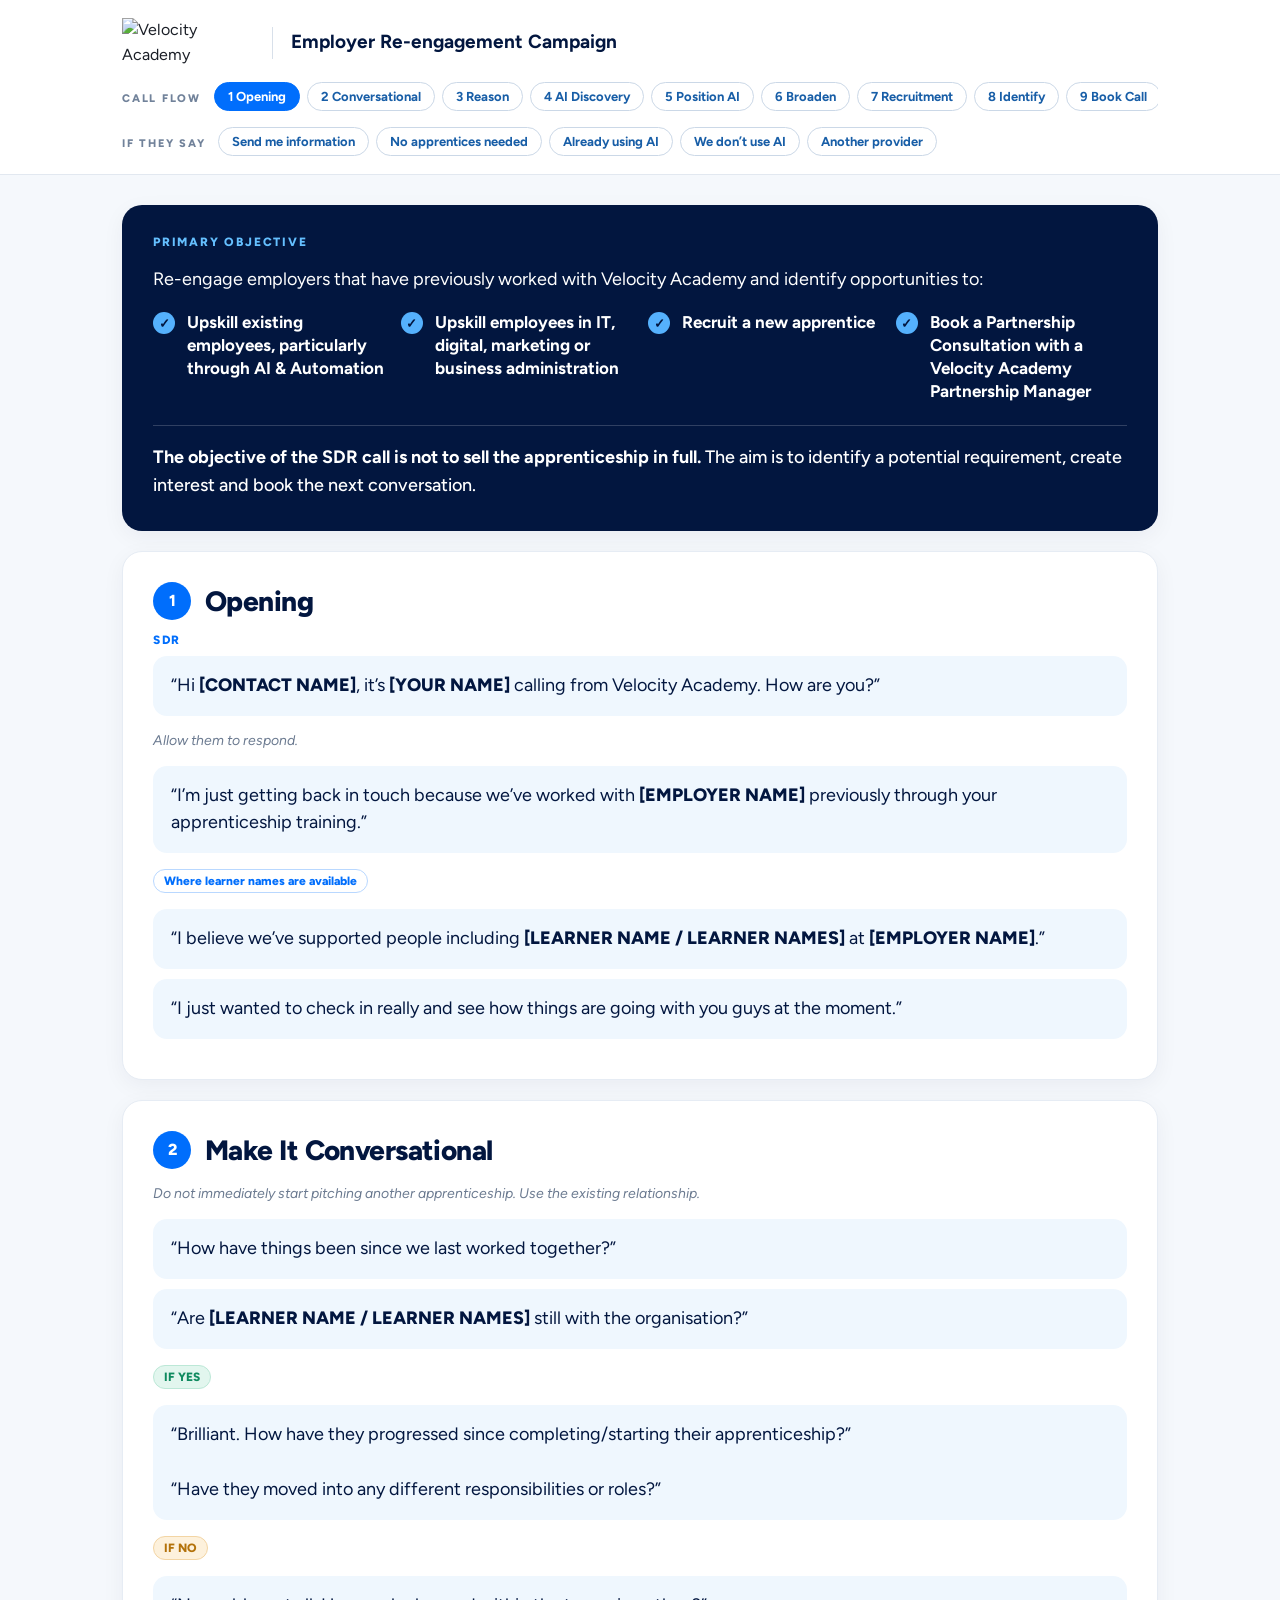
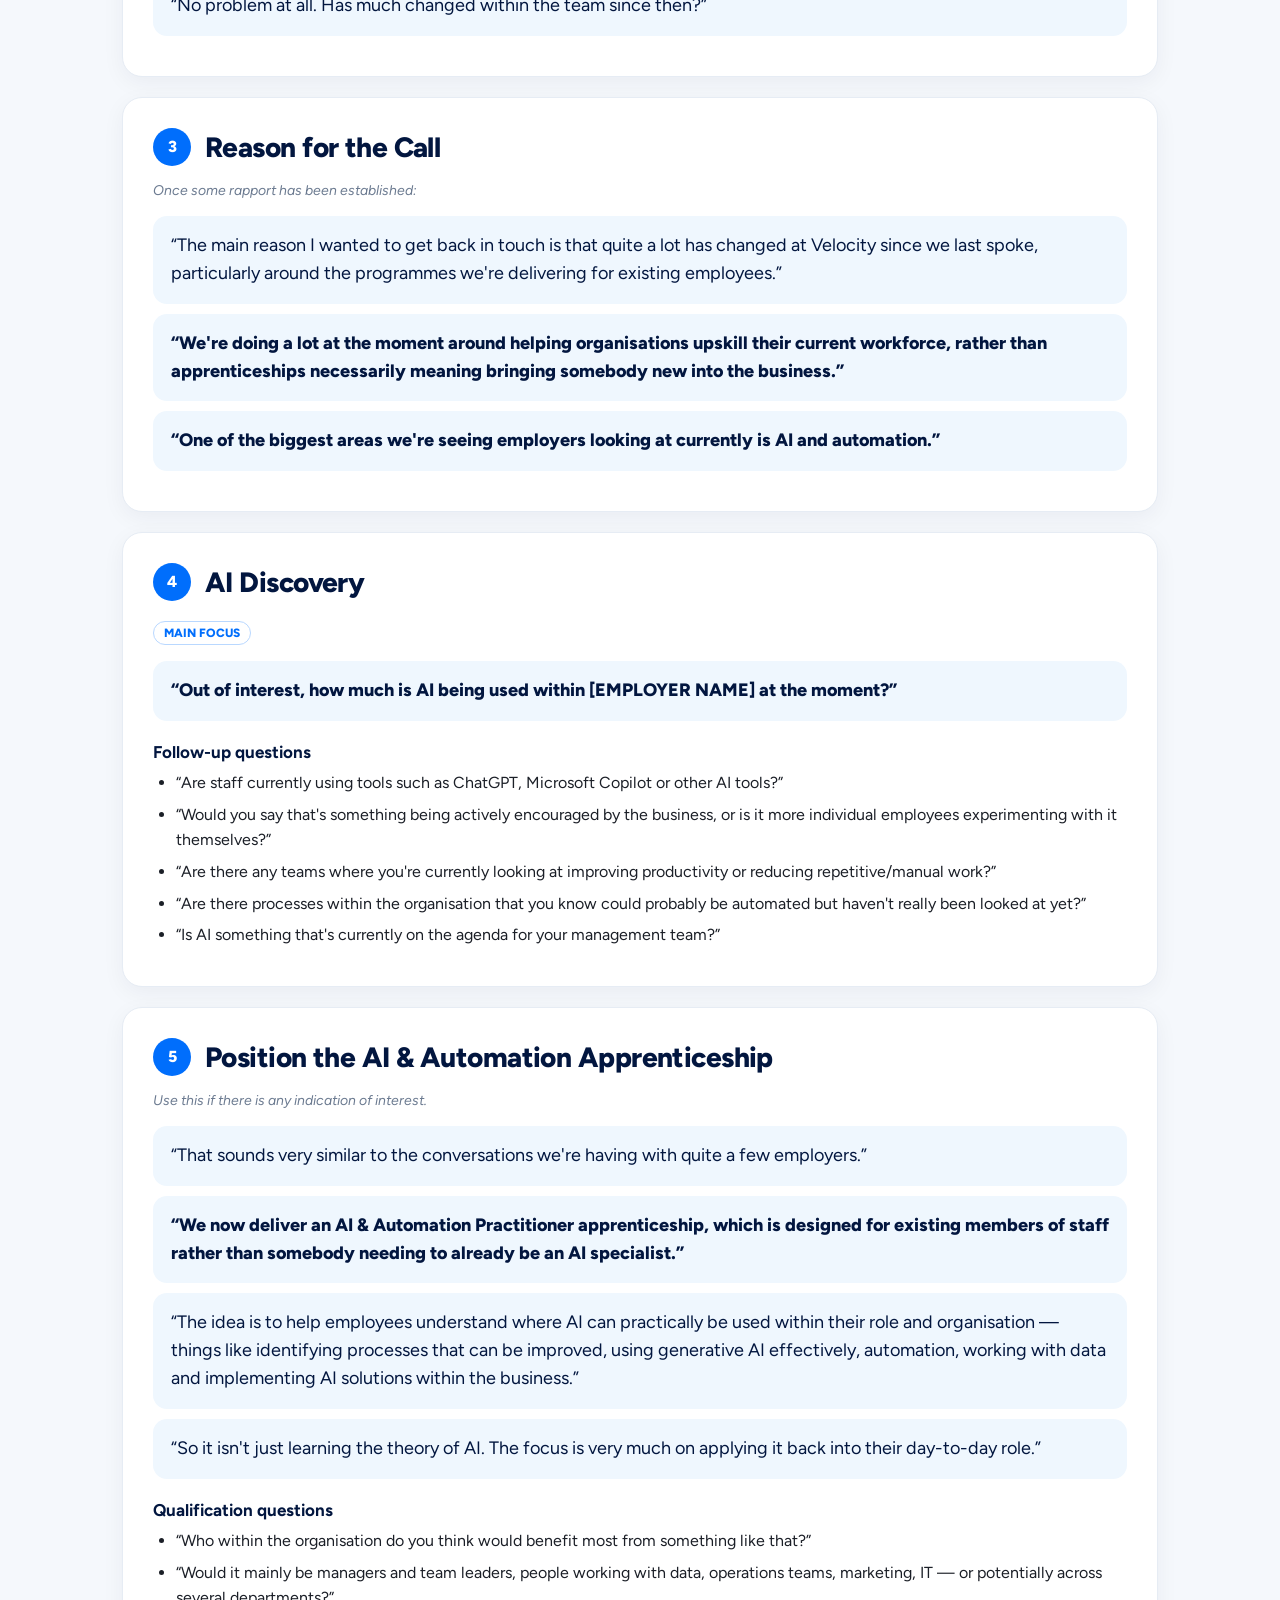
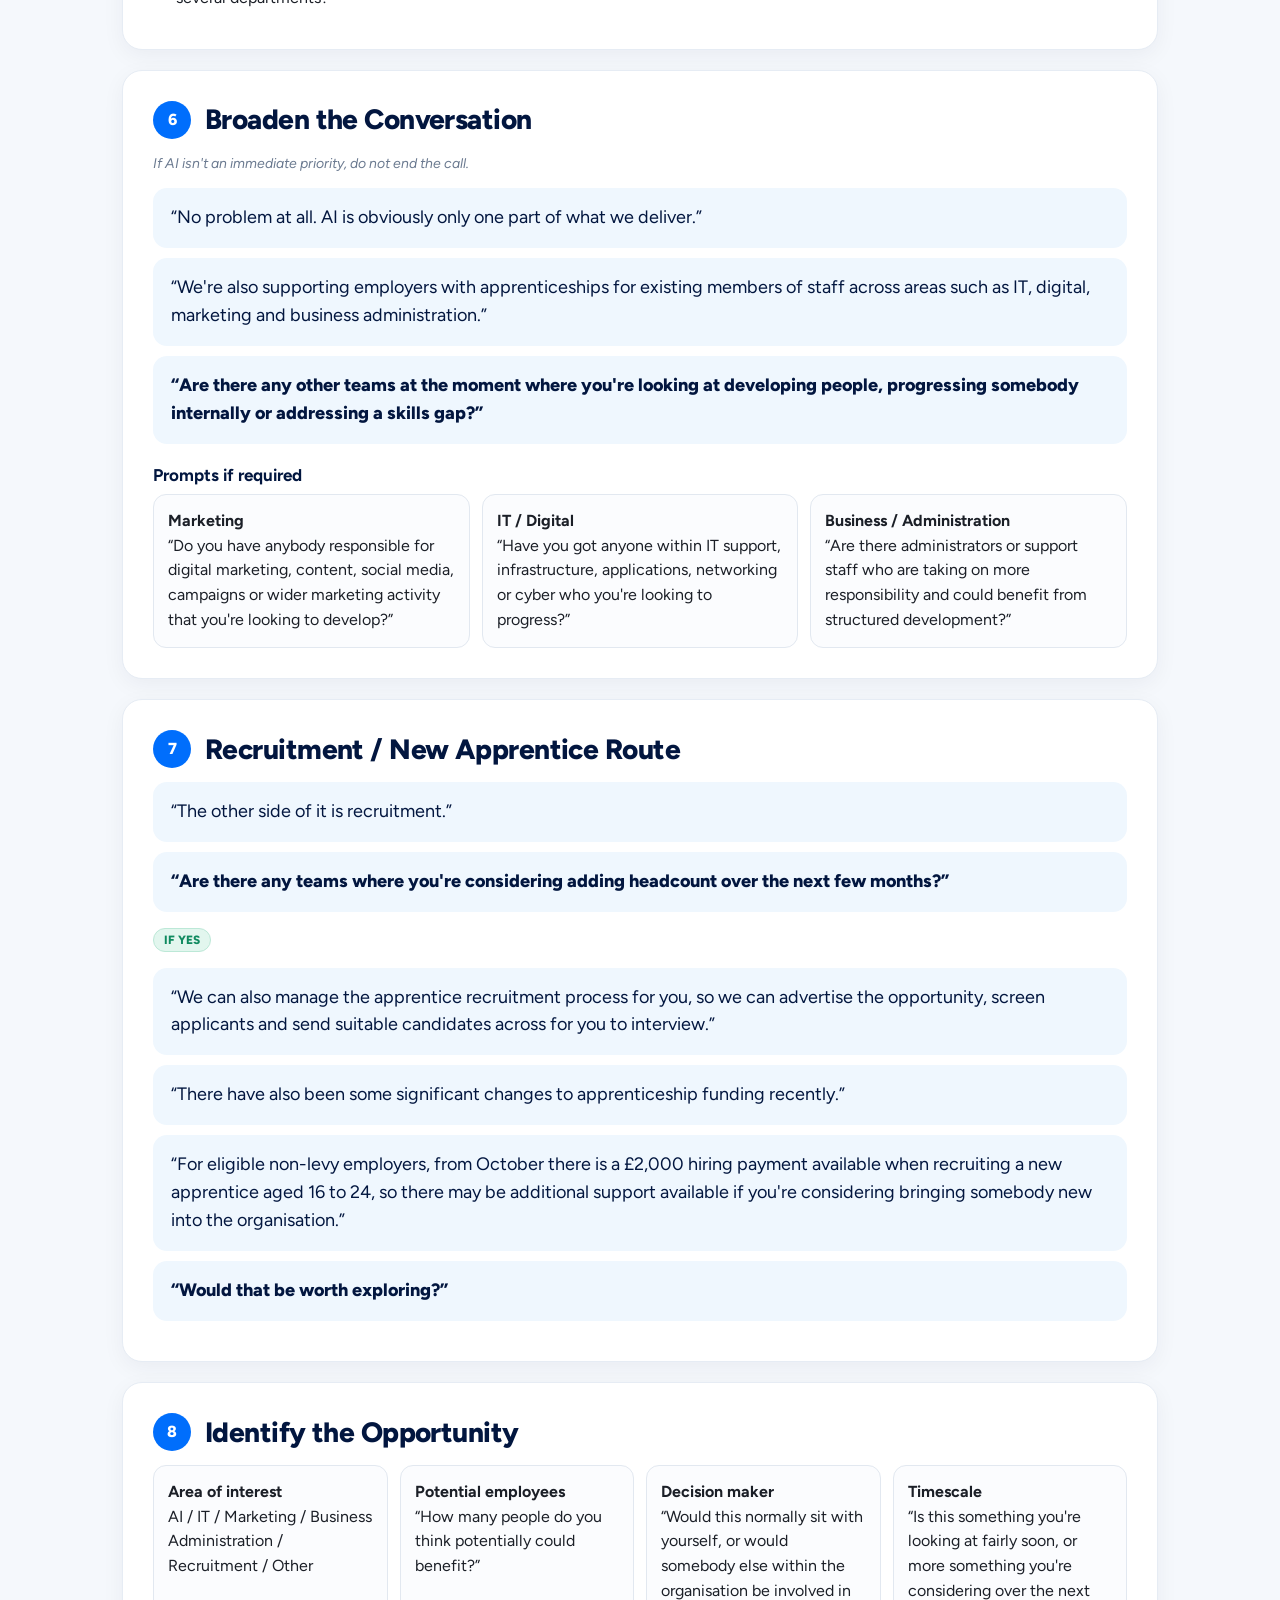
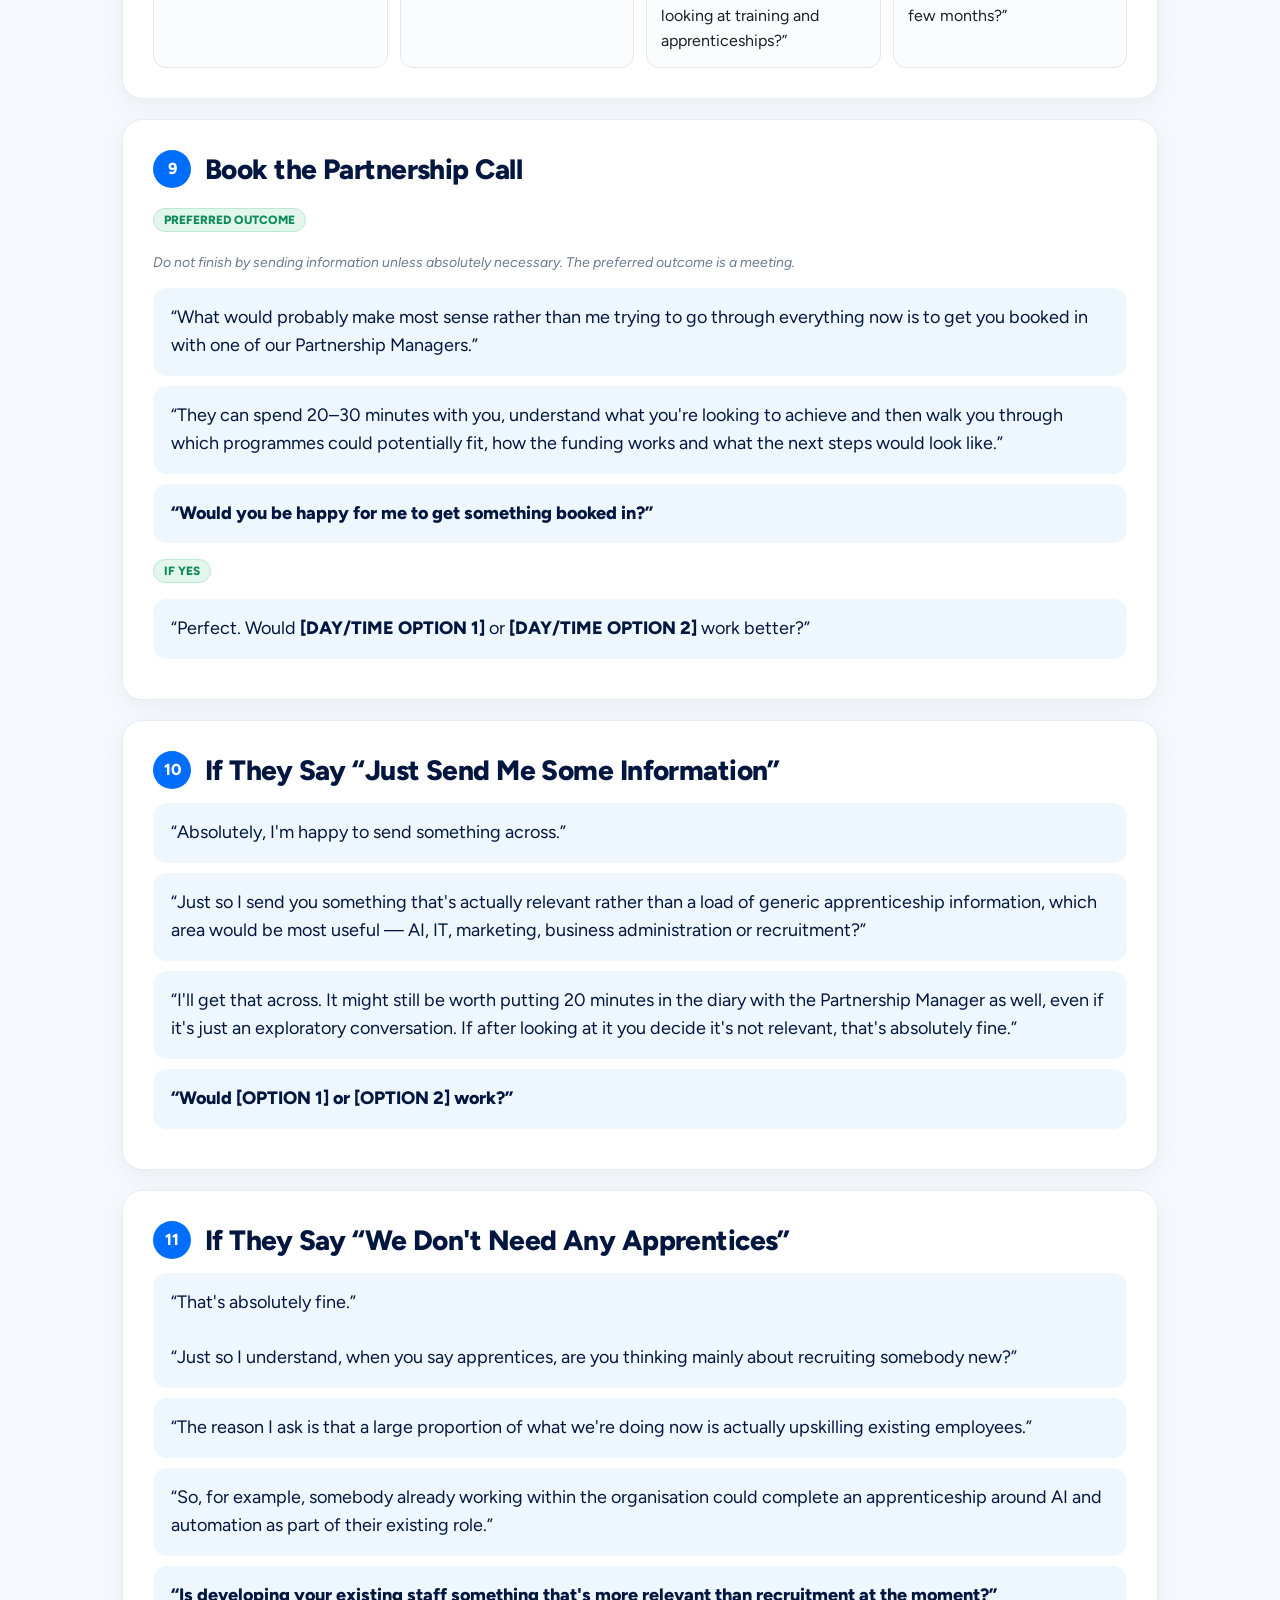
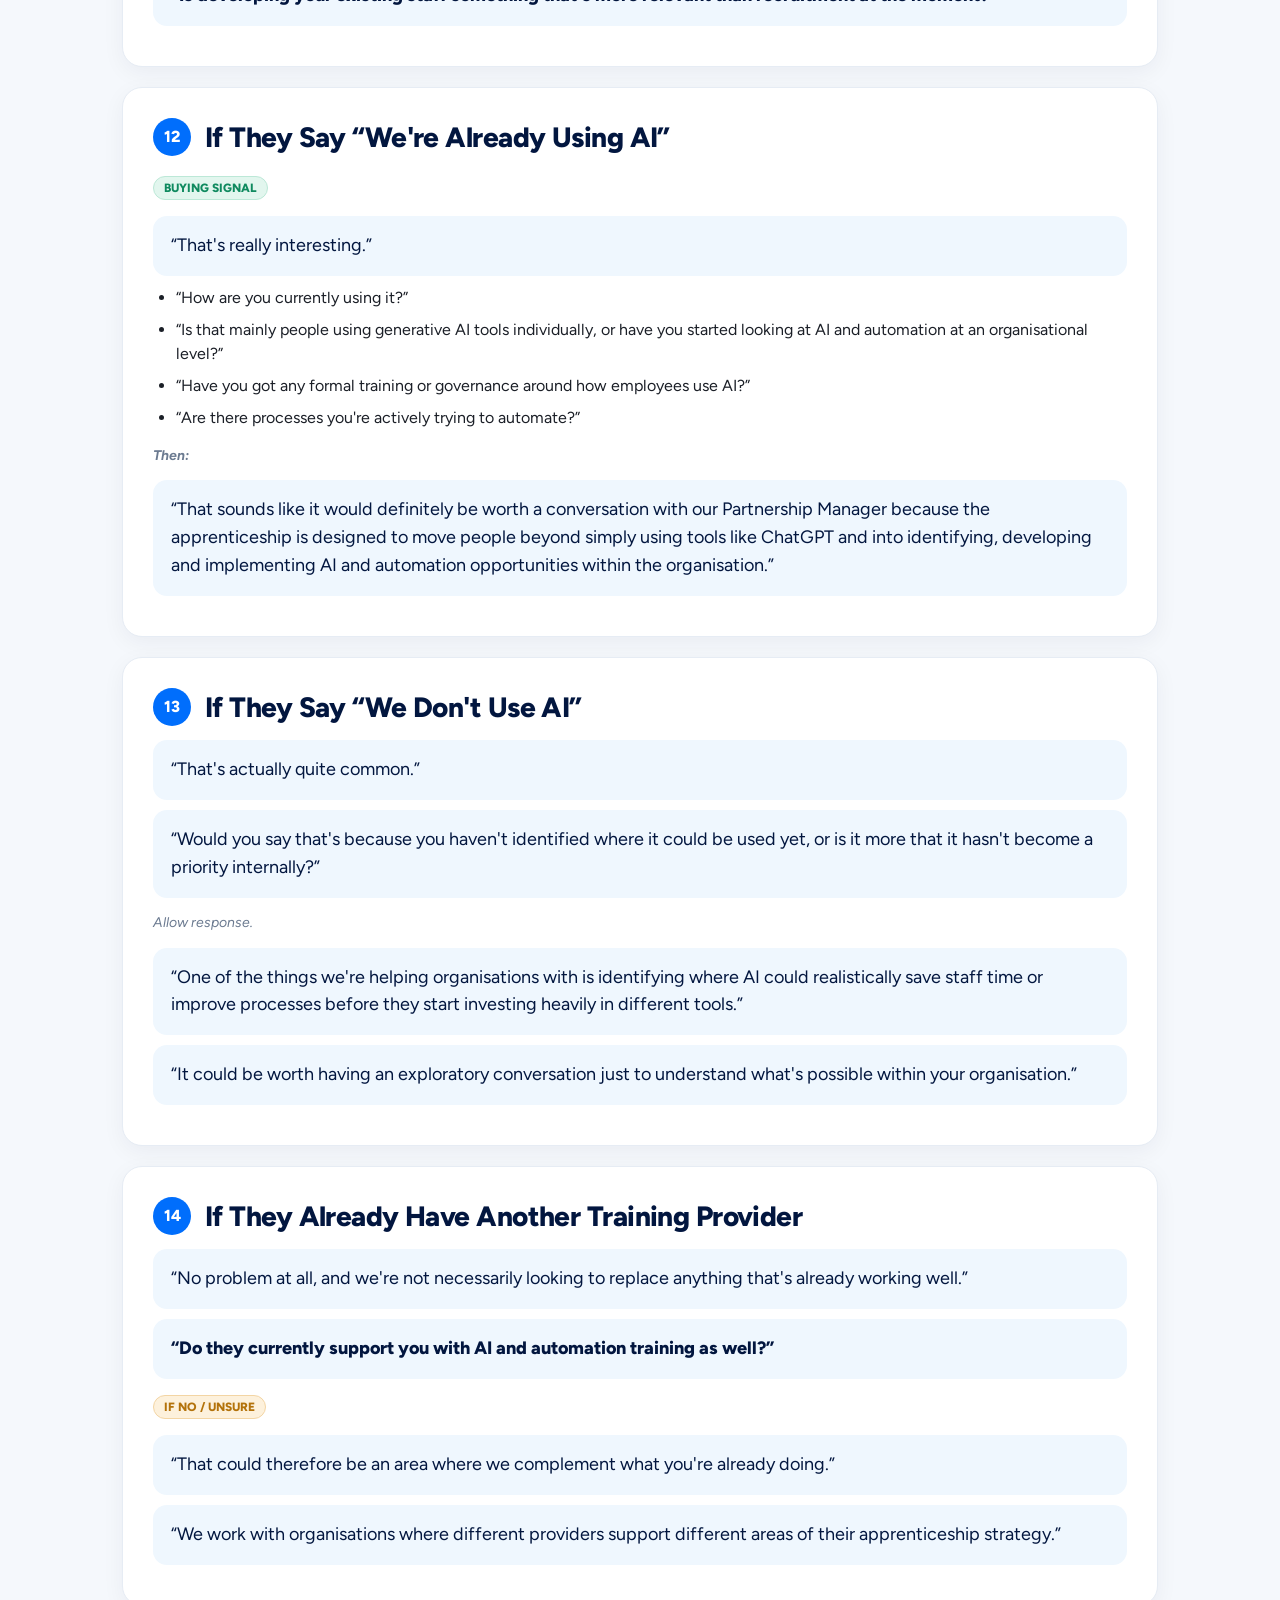
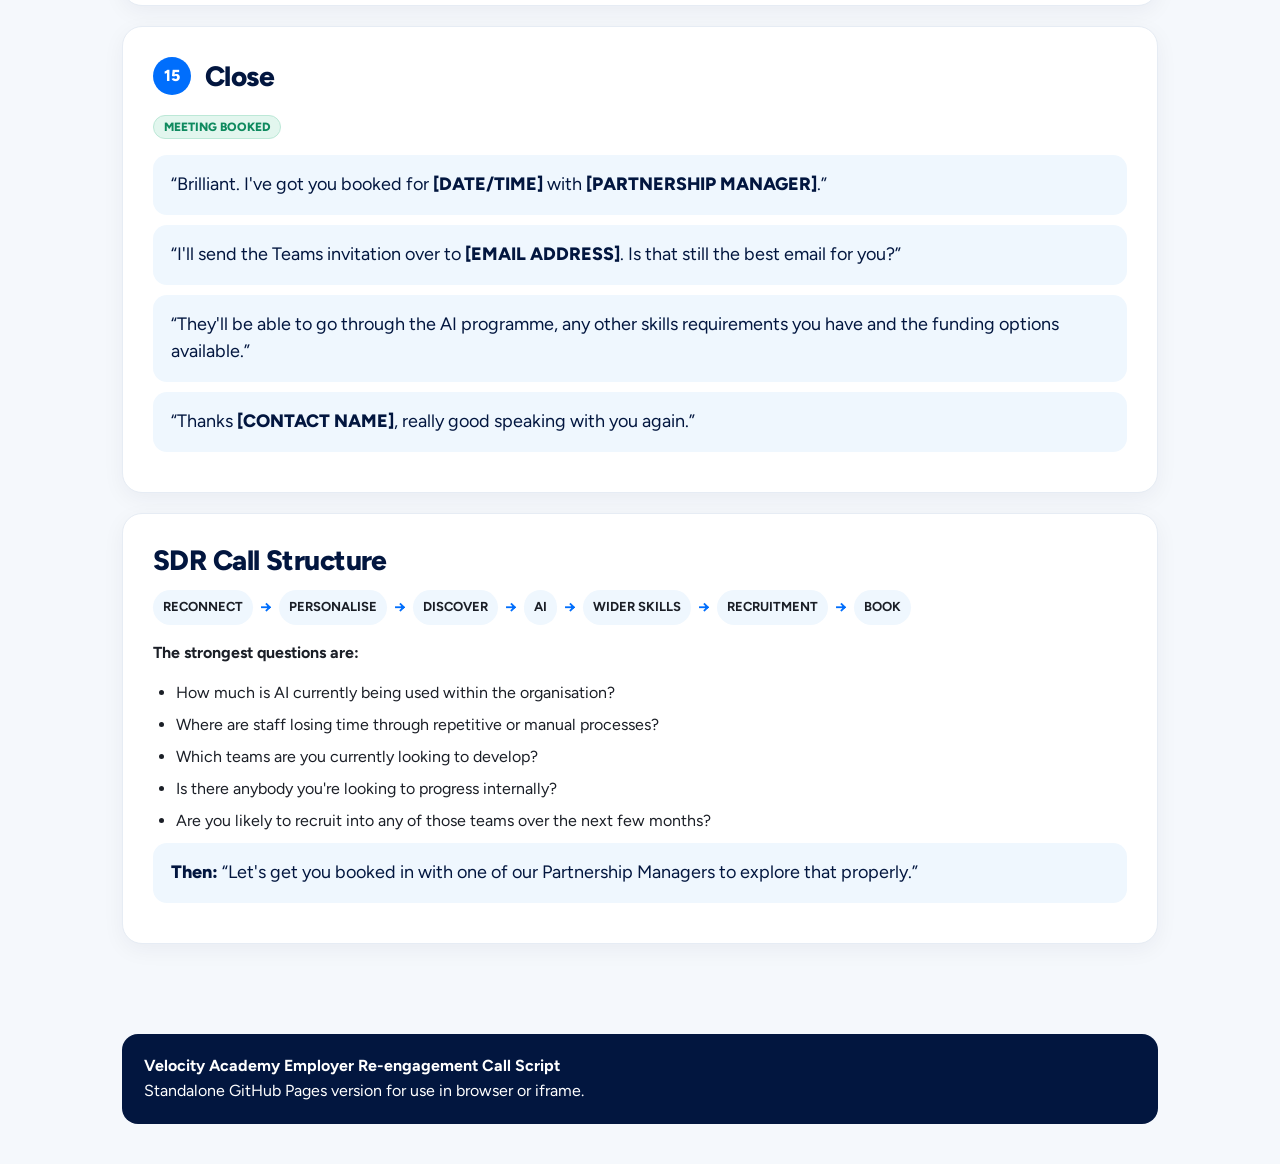
==== commit 4727edee: "Update employer re-engagement script from latest supplied version" ====
--- a/employer-re-engagement/index.html
+++ b/employer-re-engagement/index.html
@@ -105,21 +105,21 @@
 
 <section class="card" id="s5"><div class="title"><span class="num">5</span><h2>Position the AI &amp; Automation Apprenticeship</h2></div><p class="note">Use this if there is any indication of interest.</p><div class="script">“That sounds very similar to the conversations we're having with quite a few employers.”</div><div class="script"><strong>“We now deliver an AI &amp; Automation Practitioner apprenticeship, which is designed for existing members of staff rather than somebody needing to already be an AI specialist.”</strong></div><div class="script">“The idea is to help employees understand where AI can practically be used within their role and organisation — things like identifying processes that can be improved, using generative AI effectively, automation, working with data and implementing AI solutions within the business.”</div><div class="script">“So it isn't just learning the theory of AI. The focus is very much on applying it back into their day-to-day role.”</div><h3>Qualification questions</h3><ul><li>“Who within the organisation do you think would benefit most from something like that?”</li><li>“Would it mainly be managers and team leaders, people working with data, operations teams, marketing, IT — or potentially across several departments?”</li></ul></section>
 
-<section class="card" id="s6"><div class="title"><span class="num">6</span><h2>Broaden the Conversation</h2></div><p class="note">If AI isn't an immediate priority, do not end the call.</p><div class="script">“No problem at all. AI is obviously only one part of what we deliver.”</div><div class="script">“We're also supporting employers with apprenticeships for existing members of staff across areas such as IT, digital, marketing and business administration.”</div><div class="script"><strong>“Are there any other teams at the moment where you're looking at developing people, progressing somebody internally or addressing a skills gap?”</strong></div><div class="grid"><div class="box"><strong>Marketing</strong><br>“Do you have anybody responsible for digital marketing, content, social media, campaigns or wider marketing activity that you're looking to develop?”</div><div class="box"><strong>IT / Digital</strong><br>“Have you got anyone within IT support, infrastructure, applications, networking or cyber who you're looking to progress?”</div><div class="box"><strong>Business / Administration</strong><br>“Are there administrators or support staff who are taking on more responsibility and could benefit from structured development?”</div></div></section>
+<section class="card" id="s6"><div class="title"><span class="num">6</span><h2>Broaden the Conversation</h2></div><p class="note">If AI isn't an immediate priority, do not end the call.</p><div class="script">“No problem at all. AI is obviously only one part of what we deliver.”</div><div class="script">“We're also supporting employers with apprenticeships for existing members of staff across areas such as IT, digital, marketing and business administration.”</div><div class="script"><strong>“Are there any other teams at the moment where you're looking at developing people, progressing somebody internally or addressing a skills gap?”</strong></div><h3>Prompts if required</h3><div class="grid"><div class="box"><strong>Marketing</strong><br>“Do you have anybody responsible for digital marketing, content, social media, campaigns or wider marketing activity that you're looking to develop?”</div><div class="box"><strong>IT / Digital</strong><br>“Have you got anyone within IT support, infrastructure, applications, networking or cyber who you're looking to progress?”</div><div class="box"><strong>Business / Administration</strong><br>“Are there administrators or support staff who are taking on more responsibility and could benefit from structured development?”</div></div></section>
 
 <section class="card" id="s7"><div class="title"><span class="num">7</span><h2>Recruitment / New Apprentice Route</h2></div><div class="script">“The other side of it is recruitment.”</div><div class="script"><strong>“Are there any teams where you're considering adding headcount over the next few months?”</strong></div><span class="chip green">IF YES</span><div class="script">“We can also manage the apprentice recruitment process for you, so we can advertise the opportunity, screen applicants and send suitable candidates across for you to interview.”</div><div class="script">“There have also been some significant changes to apprenticeship funding recently.”</div><div class="script">“For eligible non-levy employers, from October there is a £2,000 hiring payment available when recruiting a new apprentice aged 16 to 24, so there may be additional support available if you're considering bringing somebody new into the organisation.”</div><div class="script"><strong>“Would that be worth exploring?”</strong></div></section>
 
-<section class="card" id="s8"><div class="title"><span class="num">8</span><h2>Identify the Opportunity</h2></div><div class="grid"><div class="box"><strong>Area of interest</strong><br>AI / IT / Marketing / Business Administration / Recruitment</div><div class="box"><strong>Potential employees</strong><br>“How many people do you think potentially could benefit?”</div><div class="box"><strong>Decision maker</strong><br>“Would this normally sit with yourself, or would somebody else within the organisation be involved in looking at training and apprenticeships?”</div><div class="box"><strong>Timescale</strong><br>“Is this something you're looking at fairly soon, or more something you're considering over the next few months?”</div></div></section>
+<section class="card" id="s8"><div class="title"><span class="num">8</span><h2>Identify the Opportunity</h2></div><div class="grid"><div class="box"><strong>Area of interest</strong><br>AI / IT / Marketing / Business Administration / Recruitment / Other</div><div class="box"><strong>Potential employees</strong><br>“How many people do you think potentially could benefit?”</div><div class="box"><strong>Decision maker</strong><br>“Would this normally sit with yourself, or would somebody else within the organisation be involved in looking at training and apprenticeships?”</div><div class="box"><strong>Timescale</strong><br>“Is this something you're looking at fairly soon, or more something you're considering over the next few months?”</div></div></section>
 
 <section class="card" id="s9"><div class="title"><span class="num">9</span><h2>Book the Partnership Call</h2></div><span class="chip green">PREFERRED OUTCOME</span><p class="note">Do not finish by sending information unless absolutely necessary. The preferred outcome is a meeting.</p><div class="script">“What would probably make most sense rather than me trying to go through everything now is to get you booked in with one of our Partnership Managers.”</div><div class="script">“They can spend 20–30 minutes with you, understand what you're looking to achieve and then walk you through which programmes could potentially fit, how the funding works and what the next steps would look like.”</div><div class="script"><strong>“Would you be happy for me to get something booked in?”</strong></div><span class="chip green">IF YES</span><div class="script">“Perfect. Would <strong>[DAY/TIME OPTION 1]</strong> or <strong>[DAY/TIME OPTION 2]</strong> work better?”</div></section>
 
 <section class="card" id="s10"><div class="title"><span class="num">10</span><h2>If They Say “Just Send Me Some Information”</h2></div><div class="script">“Absolutely, I'm happy to send something across.”</div><div class="script">“Just so I send you something that's actually relevant rather than a load of generic apprenticeship information, which area would be most useful — AI, IT, marketing, business administration or recruitment?”</div><div class="script">“I'll get that across. It might still be worth putting 20 minutes in the diary with the Partnership Manager as well, even if it's just an exploratory conversation. If after looking at it you decide it's not relevant, that's absolutely fine.”</div><div class="script"><strong>“Would [OPTION 1] or [OPTION 2] work?”</strong></div></section>
 
-<section class="card" id="s11"><div class="title"><span class="num">11</span><h2>If They Say “We Don't Need Any Apprentices”</h2></div><div class="script">“That's absolutely fine. Just so I understand, when you say apprentices, are you thinking mainly about recruiting somebody new?”</div><div class="script">“The reason I ask is that a large proportion of what we're doing now is actually upskilling existing employees.”</div><div class="script">“So, for example, somebody already working within the organisation could complete an apprenticeship around AI and automation as part of their existing role.”</div><div class="script"><strong>“Is developing your existing staff something that's more relevant than recruitment at the moment?”</strong></div></section>
+<section class="card" id="s11"><div class="title"><span class="num">11</span><h2>If They Say “We Don't Need Any Apprentices”</h2></div><div class="script">“That's absolutely fine.”<br><br>“Just so I understand, when you say apprentices, are you thinking mainly about recruiting somebody new?”</div><div class="script">“The reason I ask is that a large proportion of what we're doing now is actually upskilling existing employees.”</div><div class="script">“So, for example, somebody already working within the organisation could complete an apprenticeship around AI and automation as part of their existing role.”</div><div class="script"><strong>“Is developing your existing staff something that's more relevant than recruitment at the moment?”</strong></div></section>
 
-<section class="card" id="s12"><div class="title"><span class="num">12</span><h2>If They Say “We're Already Using AI”</h2></div><span class="chip green">BUYING SIGNAL</span><div class="script">“That's really interesting.”</div><ul><li>“How are you currently using it?”</li><li>“Is that mainly people using generative AI tools individually, or have you started looking at AI and automation at an organisational level?”</li><li>“Have you got any formal training or governance around how employees use AI?”</li><li>“Are there processes you're actively trying to automate?”</li></ul><div class="script">“That sounds like it would definitely be worth a conversation with our Partnership Manager because the apprenticeship is designed to move people beyond simply using tools like ChatGPT and into identifying, developing and implementing AI and automation opportunities within the organisation.”</div></section>
+<section class="card" id="s12"><div class="title"><span class="num">12</span><h2>If They Say “We're Already Using AI”</h2></div><span class="chip green">BUYING SIGNAL</span><div class="script">“That's really interesting.”</div><ul><li>“How are you currently using it?”</li><li>“Is that mainly people using generative AI tools individually, or have you started looking at AI and automation at an organisational level?”</li><li>“Have you got any formal training or governance around how employees use AI?”</li><li>“Are there processes you're actively trying to automate?”</li></ul><p class="note"><strong>Then:</strong></p><div class="script">“That sounds like it would definitely be worth a conversation with our Partnership Manager because the apprenticeship is designed to move people beyond simply using tools like ChatGPT and into identifying, developing and implementing AI and automation opportunities within the organisation.”</div></section>
 
-<section class="card" id="s13"><div class="title"><span class="num">13</span><h2>If They Say “We Don't Use AI”</h2></div><div class="script">“That's actually quite common.”</div><div class="script">“Would you say that's because you haven't identified where it could be used yet, or is it more that it hasn't become a priority internally?”</div><div class="script">“One of the things we're helping organisations with is identifying where AI could realistically save staff time or improve processes before they start investing heavily in different tools.”</div><div class="script">“It could be worth having an exploratory conversation just to understand what's possible within your organisation.”</div></section>
+<section class="card" id="s13"><div class="title"><span class="num">13</span><h2>If They Say “We Don't Use AI”</h2></div><div class="script">“That's actually quite common.”</div><div class="script">“Would you say that's because you haven't identified where it could be used yet, or is it more that it hasn't become a priority internally?”</div><p class="note">Allow response.</p><div class="script">“One of the things we're helping organisations with is identifying where AI could realistically save staff time or improve processes before they start investing heavily in different tools.”</div><div class="script">“It could be worth having an exploratory conversation just to understand what's possible within your organisation.”</div></section>
 
 <section class="card" id="s14"><div class="title"><span class="num">14</span><h2>If They Already Have Another Training Provider</h2></div><div class="script">“No problem at all, and we're not necessarily looking to replace anything that's already working well.”</div><div class="script"><strong>“Do they currently support you with AI and automation training as well?”</strong></div><span class="chip amber">IF NO / UNSURE</span><div class="script">“That could therefore be an area where we complement what you're already doing.”</div><div class="script">“We work with organisations where different providers support different areas of their apprenticeship strategy.”</div></section>
 
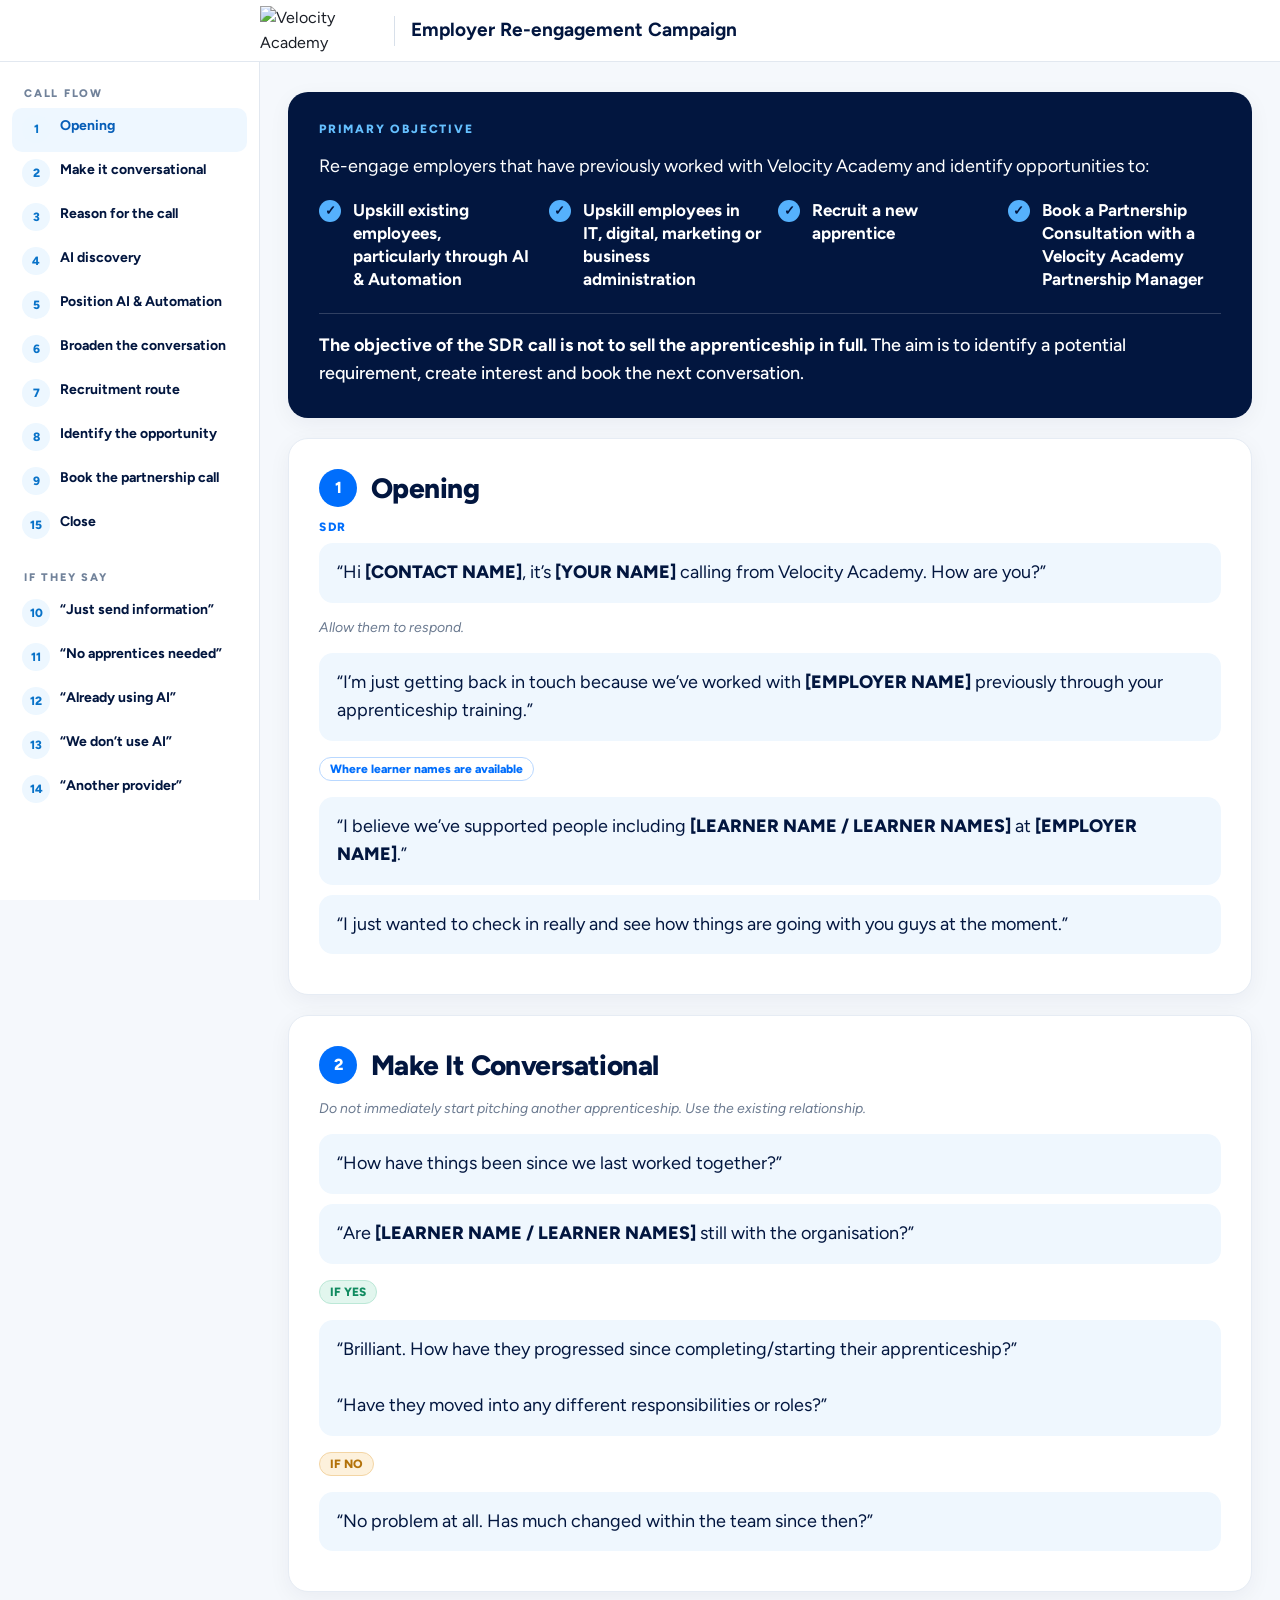
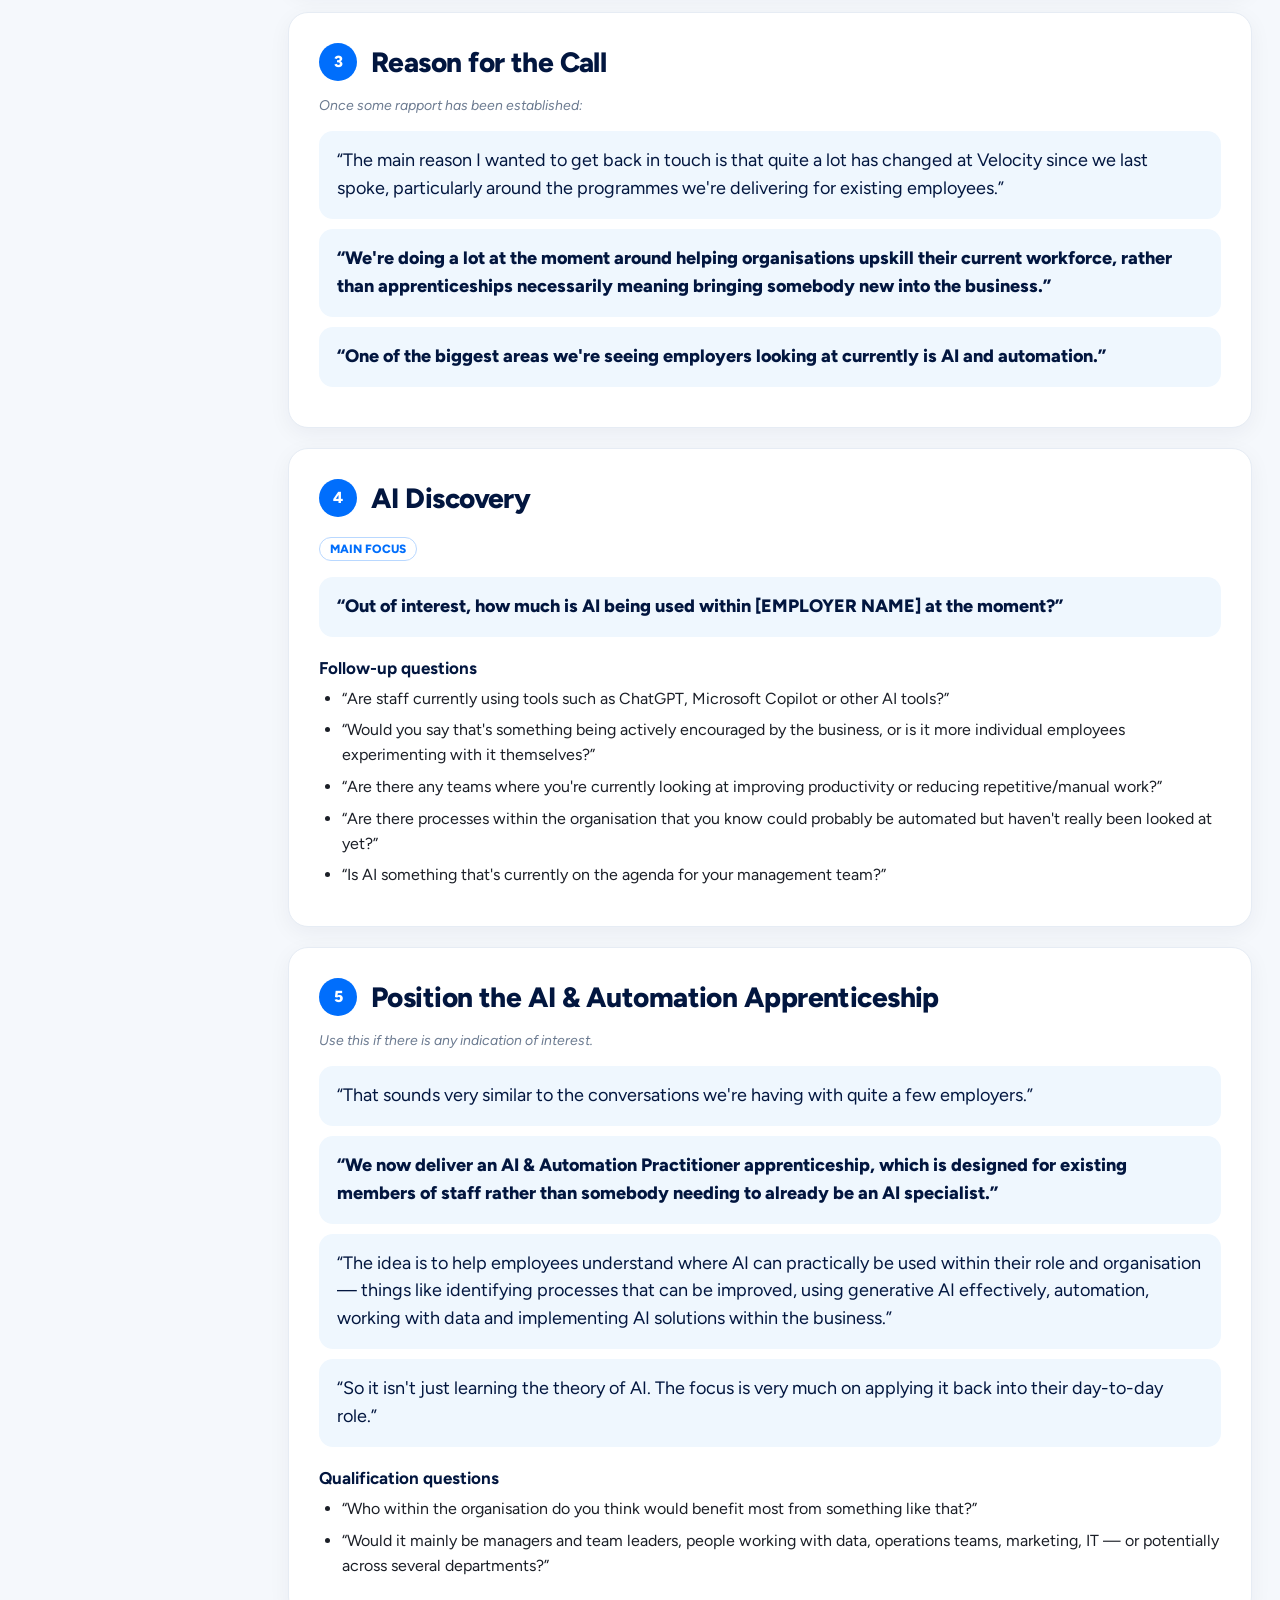
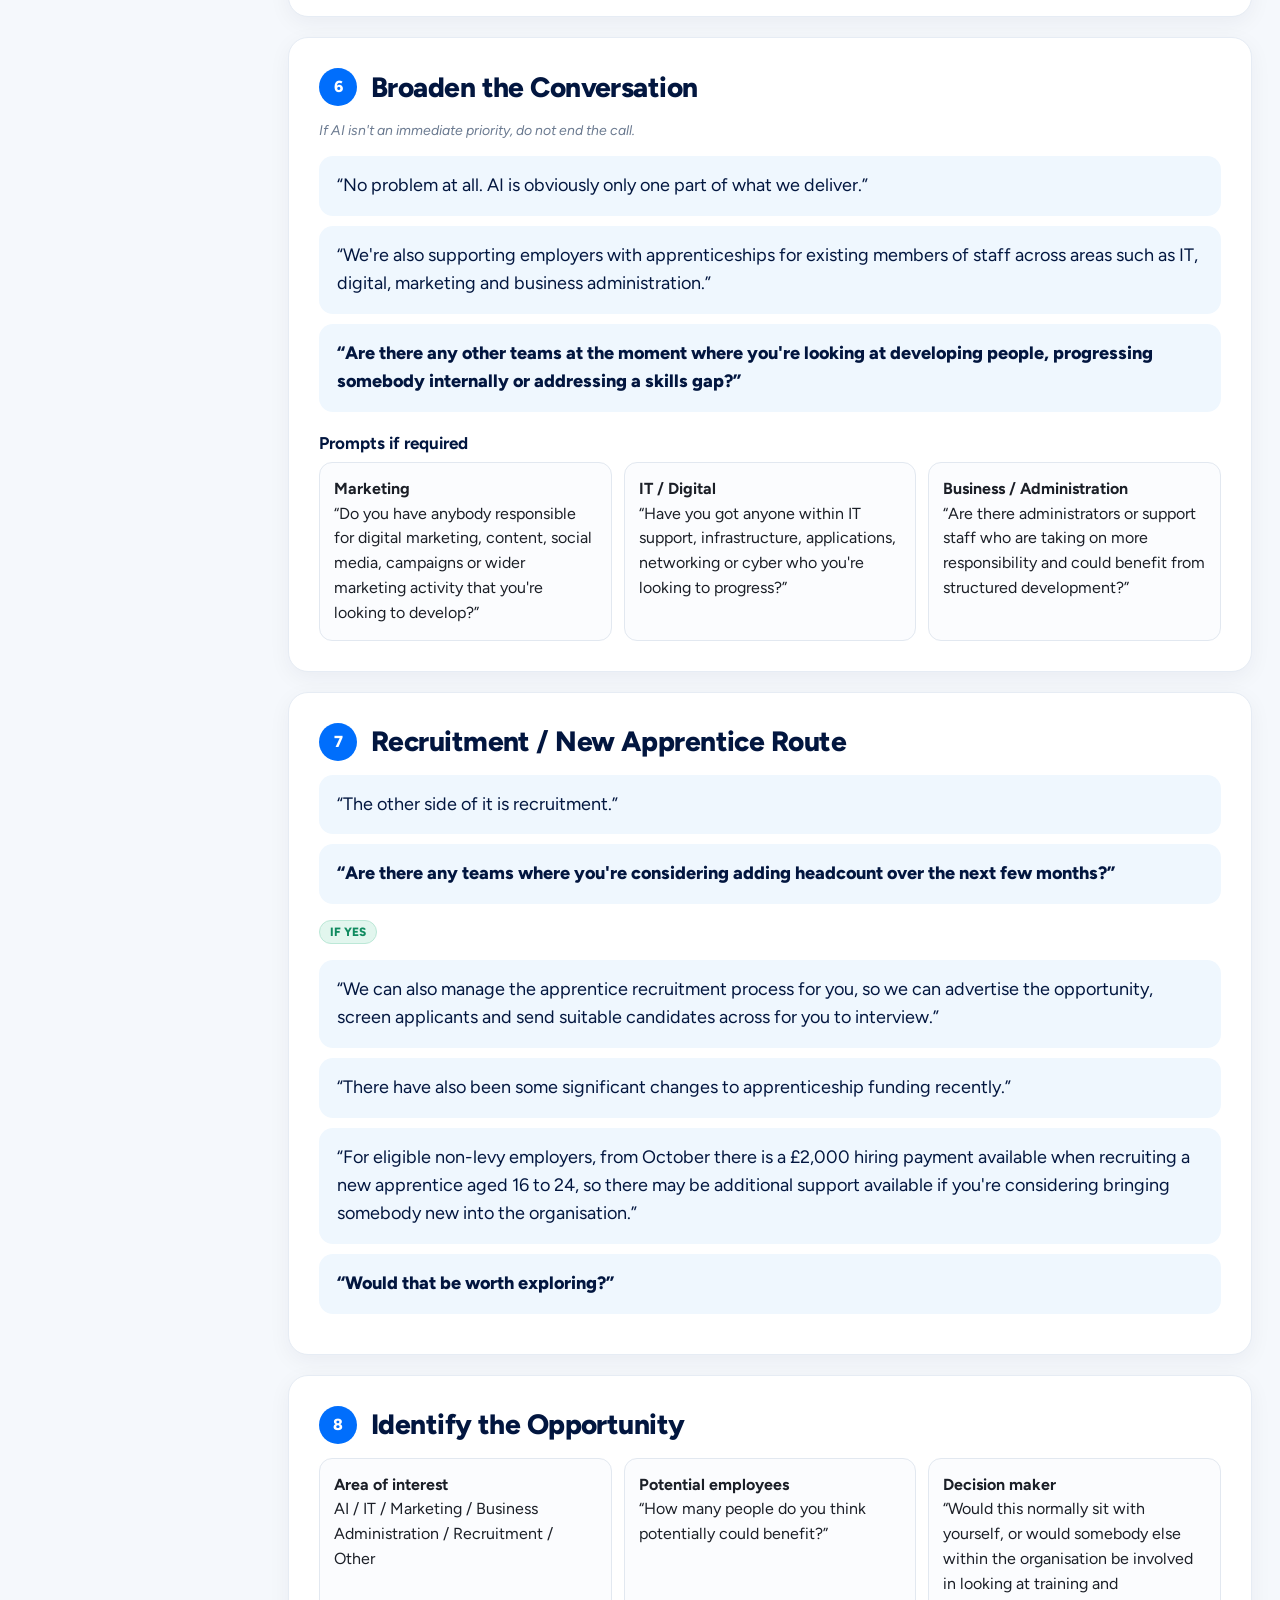
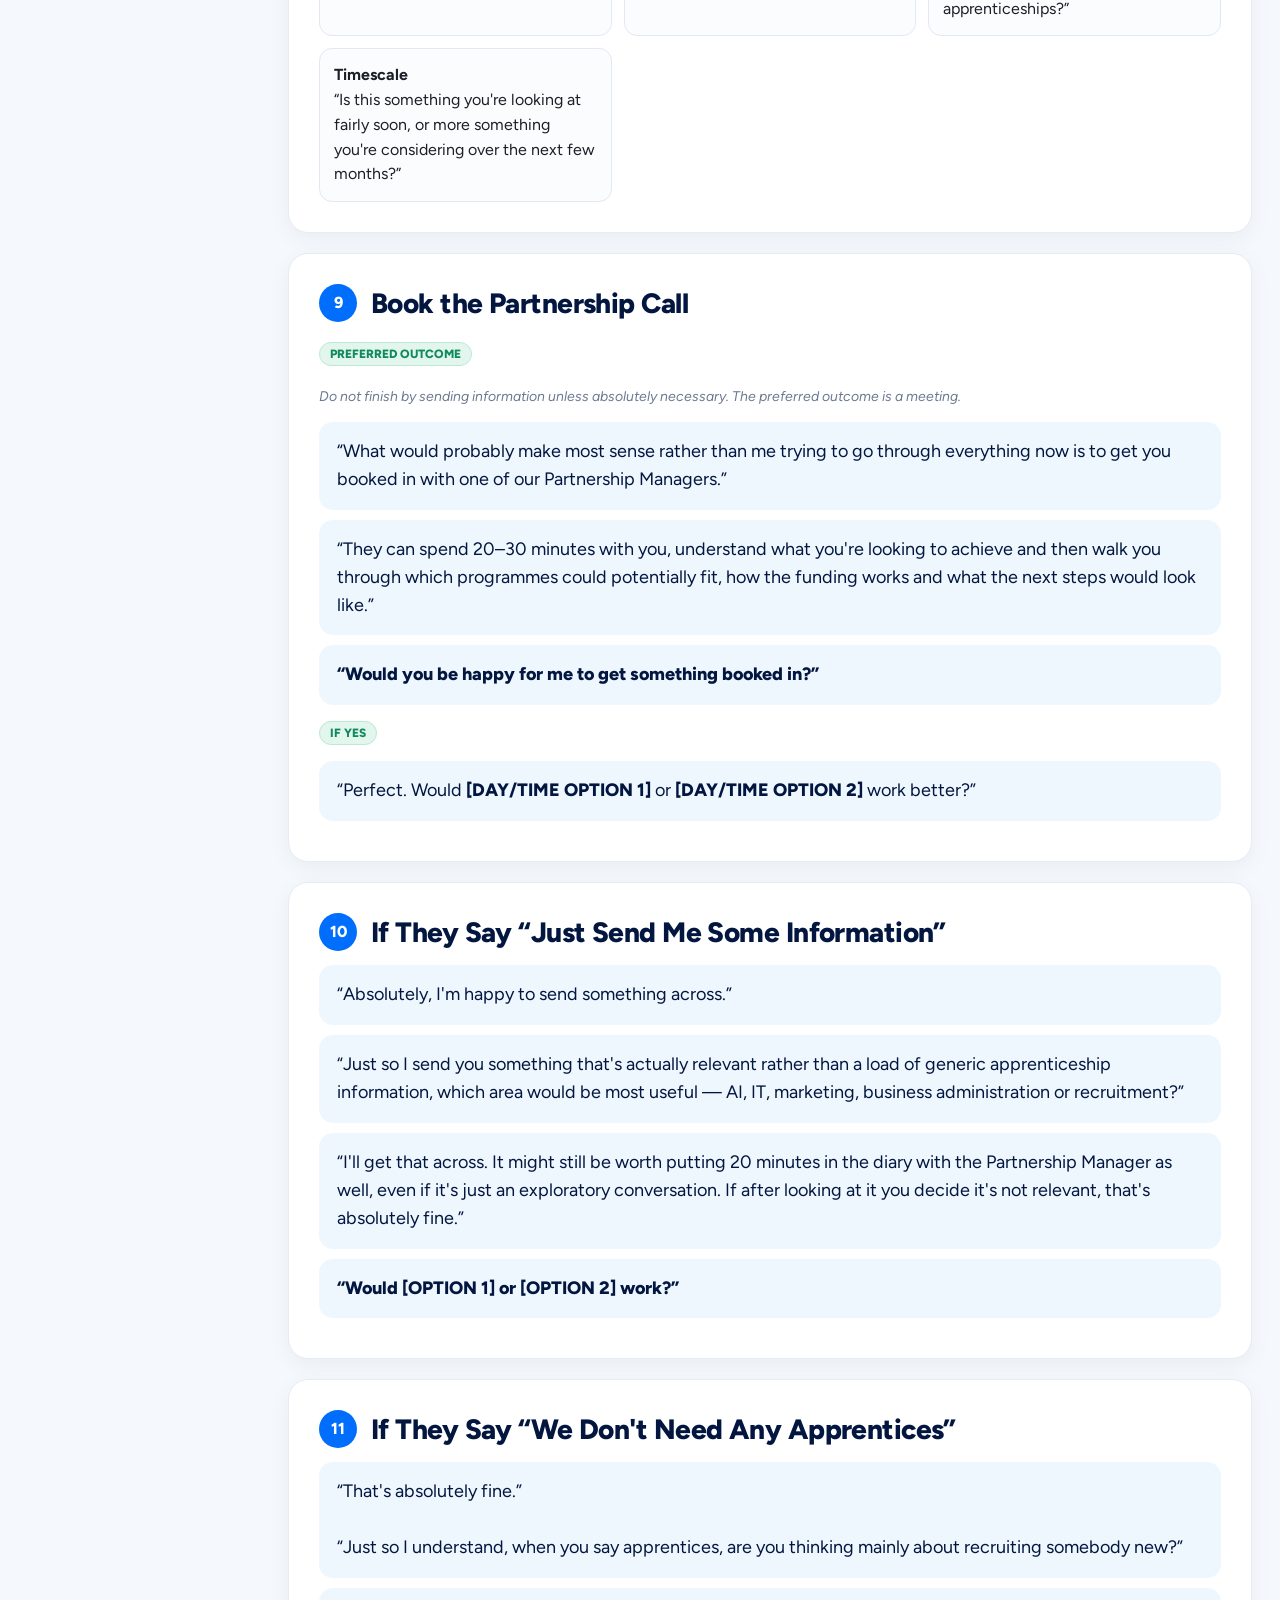
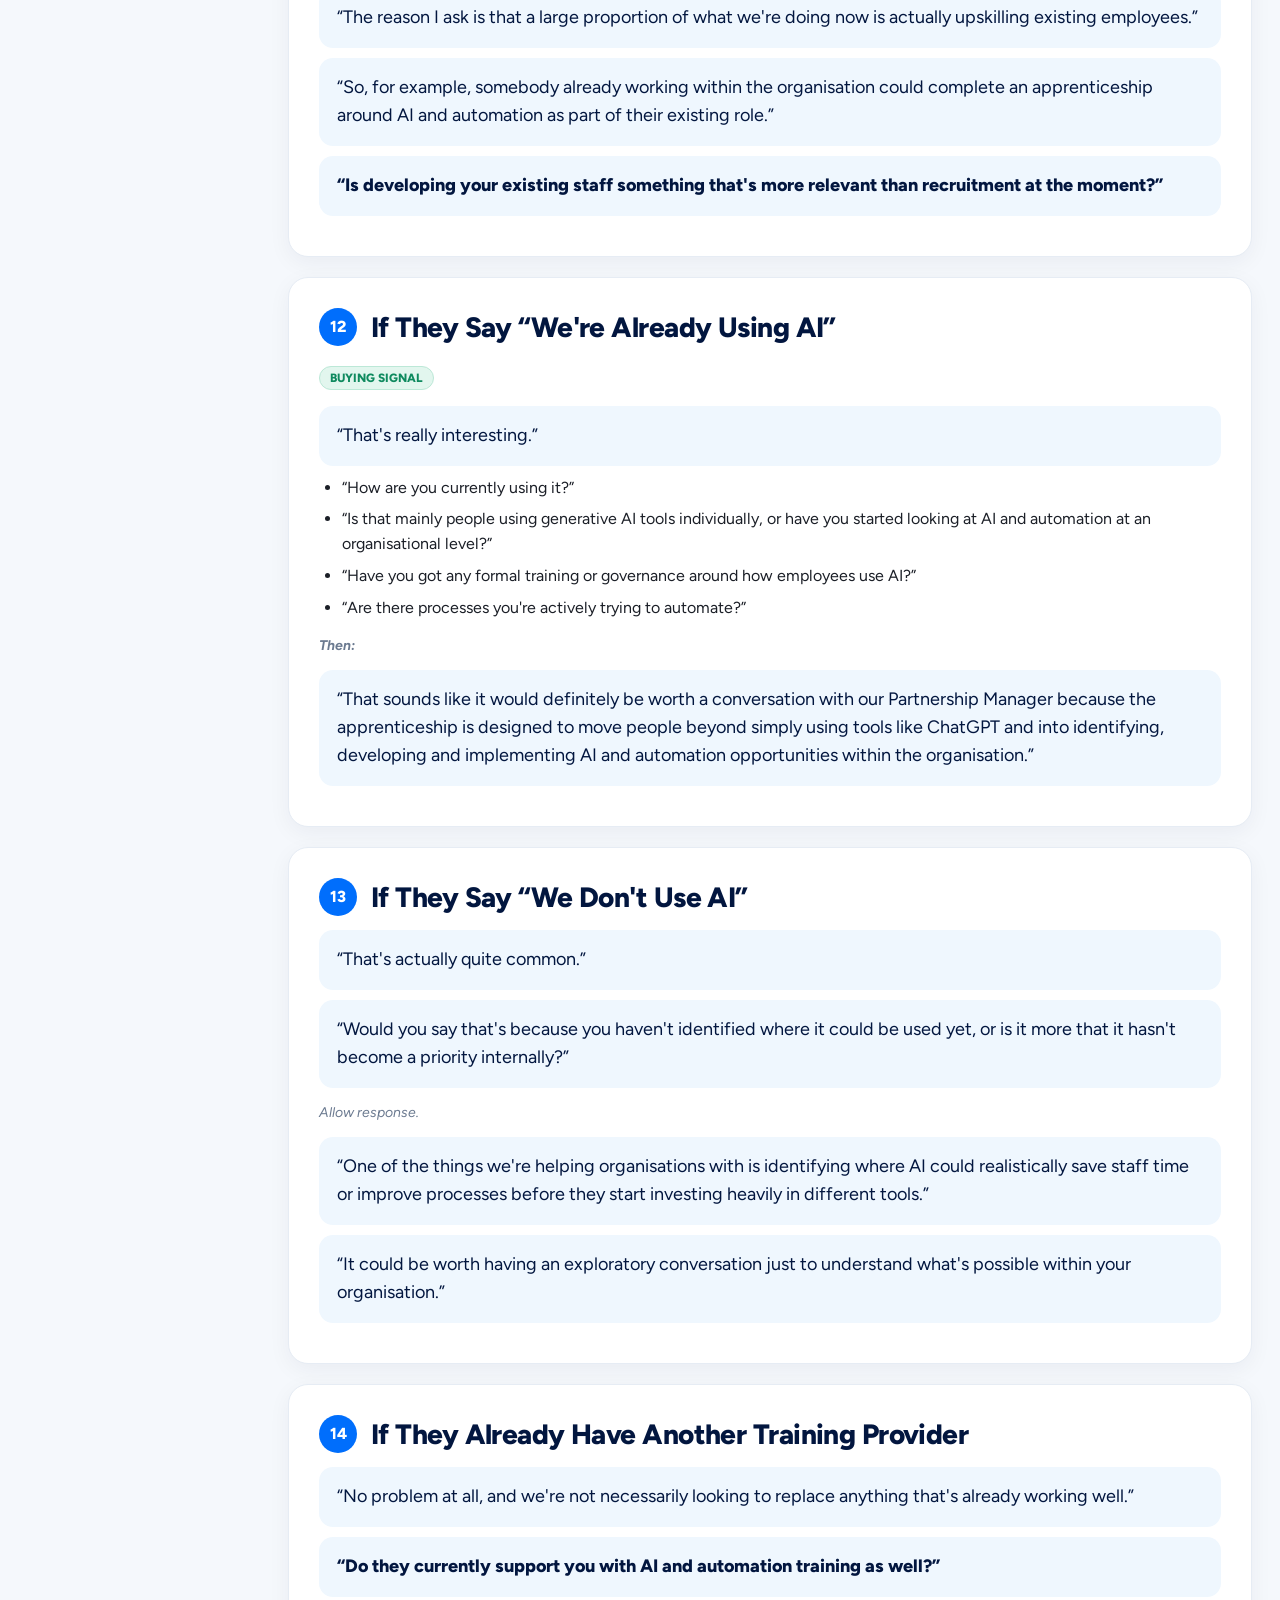
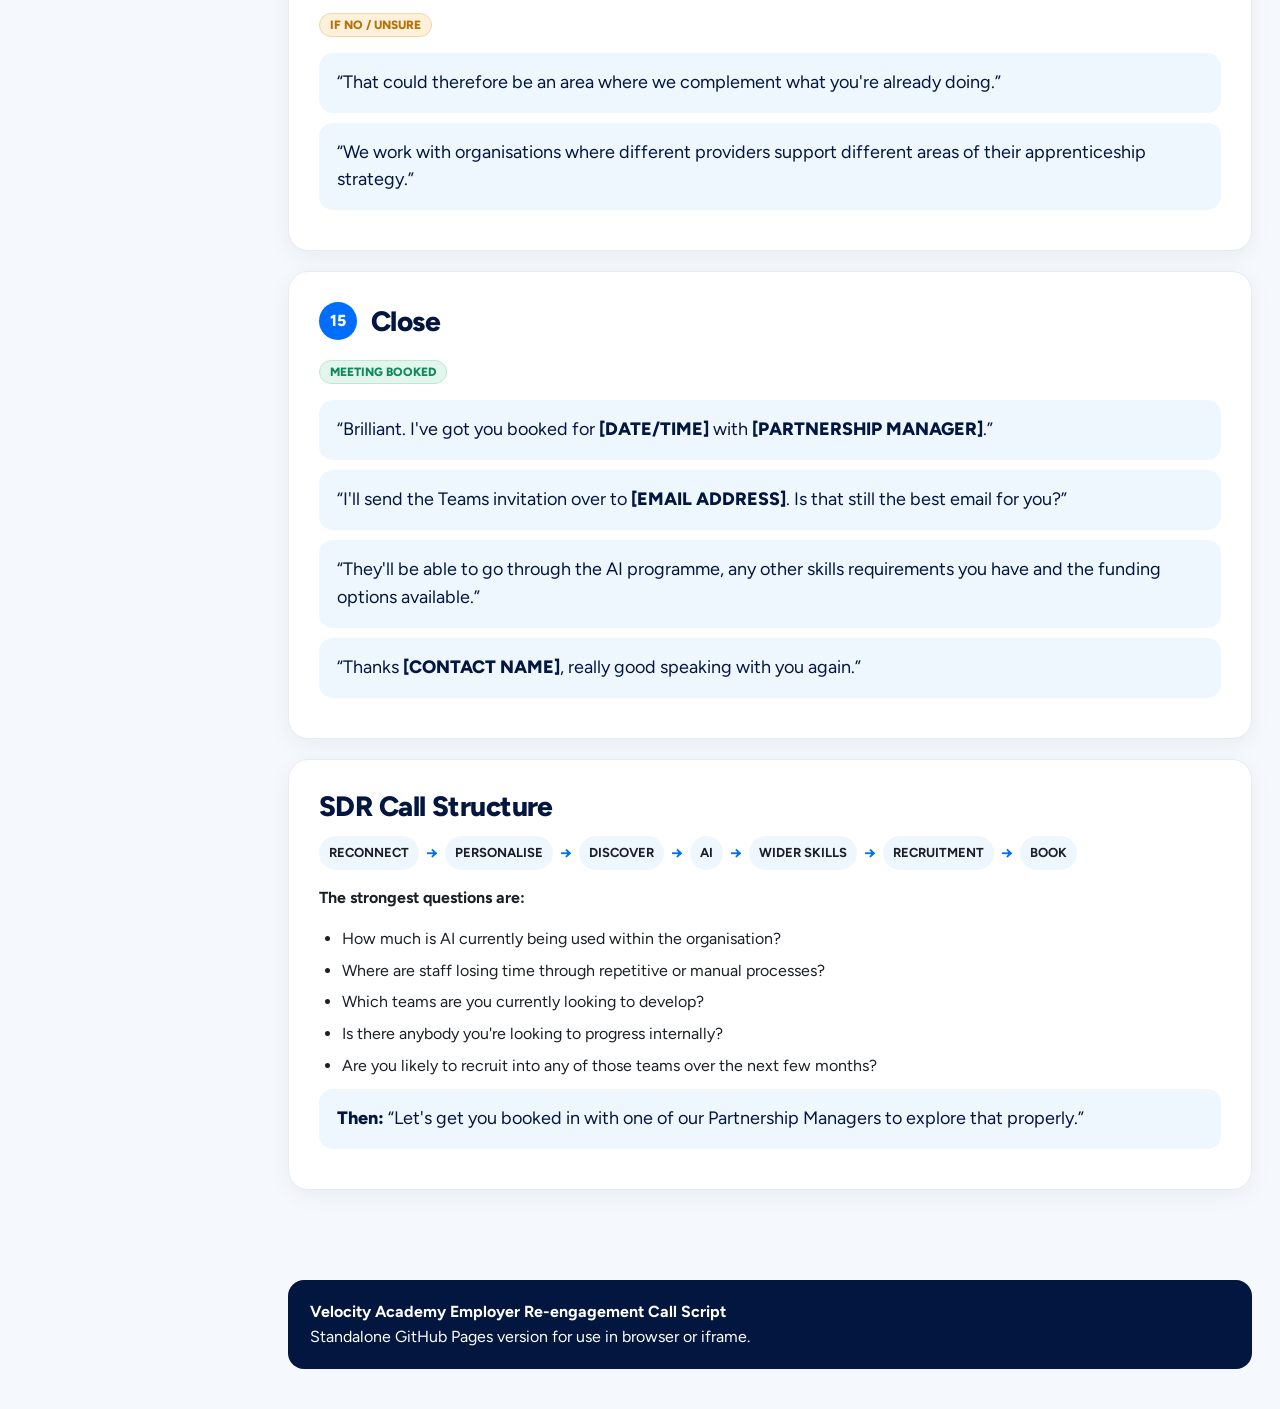
==== commit 1a38f4db: "Add left sidebar navigation to employer re-engagement script" ====
--- a/employer-re-engagement/index.html
+++ b/employer-re-engagement/index.html
@@ -11,61 +11,41 @@
   --text:#1b1f27;--muted:#6b7a90;--line:#e2e8f0;--white:#fff;--green:#0f8a5f;--amber:#b3720a;
   --core:"Figtree","Helvetica Neue",Arial,sans-serif;--display:"Archivo","Helvetica Neue",Arial,sans-serif
 }
-*{box-sizing:border-box}
-html{scroll-behavior:smooth}
+*{box-sizing:border-box}html{scroll-behavior:smooth}
 body{margin:0;background:#f5f8fc;color:var(--text);font-family:var(--core);line-height:1.55;-webkit-font-smoothing:antialiased}
-.site-head{background:#fff;border-bottom:1px solid var(--line)}
-.site-head-inner{max-width:1080px;margin:auto;padding:18px 22px 12px}
-.brand-row{display:flex;align-items:center;gap:18px;min-height:42px}
-.va-logo{width:132px;height:auto;display:block}
-.brand-divider{width:1px;height:32px;background:#d8e0ea}
-.campaign-title{font:700 19px/1.2 var(--core);color:var(--navy)}
-.nav-wrap{max-width:1080px;margin:auto;padding:0 22px 12px;background:#fff}
-.nav-line{display:flex;align-items:center;gap:8px;min-width:0}
-.nav-line+.nav-line{margin-top:8px}
-.nav-label{flex:0 0 auto;font:800 11px/1 var(--core);letter-spacing:.16em;text-transform:uppercase;color:#71829a;margin-right:5px}
-.nav-scroll{display:flex;gap:7px;overflow-x:auto;scrollbar-width:thin;padding:2px 0 6px;min-width:0;flex:1}
-.nav-scroll a{white-space:nowrap;text-decoration:none;color:#185ea7;background:#fff;border:1px solid #cbd8e7;border-radius:999px;padding:7px 13px;font:700 13px/1 var(--core)}
-.nav-scroll a:hover,.nav-scroll a.active{background:var(--blue);color:#fff;border-color:var(--blue)}
-main{max-width:1080px;margin:auto;padding:30px 22px 70px}
-.card{background:#fff;border:1px solid #e6ecf4;border-radius:20px;padding:30px;margin-bottom:20px;box-shadow:0 6px 22px rgba(2,22,63,.05);scroll-margin-top:118px}
+.site-head{height:62px;background:#fff;border-bottom:1px solid var(--line);position:sticky;top:0;z-index:30}
+.site-head-inner{height:100%;display:flex;align-items:center;gap:16px;padding:0 24px 0 260px}
+.brand-row{display:flex;align-items:center;gap:16px;min-width:0}
+.va-logo{width:118px;height:auto;display:block}.brand-divider{width:1px;height:30px;background:#d8e0ea}
+.campaign-title{font:700 19px/1.2 var(--core);color:var(--navy);white-space:nowrap}
+.page-shell{display:grid;grid-template-columns:260px minmax(0,1fr);min-height:calc(100vh - 62px)}
+.sidebar{position:sticky;top:62px;height:calc(100vh - 62px);overflow-y:auto;background:#fff;border-right:1px solid var(--line);padding:18px 12px 30px}
+.side-label{font:800 11px/1 var(--core);letter-spacing:.16em;text-transform:uppercase;color:#71829a;padding:8px 12px 9px}
+.side-label.if-say{margin-top:16px}
+.side-link{display:flex;gap:10px;align-items:flex-start;padding:9px 10px;border-radius:10px;text-decoration:none;color:var(--navy);font:700 14px/1.25 var(--core)}
+.side-link:hover,.side-link.active{background:#eef7ff;color:#075eb8}
+.side-num{flex:0 0 28px;width:28px;height:28px;border-radius:50%;display:grid;place-items:center;background:#edf7ff;color:#0872c8;font:800 12px/1 var(--core);margin-top:-2px}
+.content{min-width:0}
+main{max-width:1040px;margin:auto;padding:30px 28px 70px}
+.card{background:#fff;border:1px solid #e6ecf4;border-radius:20px;padding:30px;margin-bottom:20px;box-shadow:0 6px 22px rgba(2,22,63,.05);scroll-margin-top:82px}
 .objective{background:var(--navy);color:#fff;border-color:transparent;padding:30px}
 .objective .objective-kicker{font:800 12px/1 var(--core);letter-spacing:.15em;text-transform:uppercase;color:#65c0ff;margin-bottom:18px}
-.objective h2{display:none}
-.objective p{font-size:18px;margin:0 0 18px;color:#fff}
+.objective h2{display:none}.objective p{font-size:18px;margin:0 0 18px;color:#fff}
 .objective .grid{grid-template-columns:repeat(4,minmax(0,1fr));gap:16px;border-bottom:1px solid rgba(255,255,255,.18);padding-bottom:22px;margin-bottom:18px}
 .objective .box{position:relative;background:transparent;color:#fff;border:0;border-radius:0;padding:0 0 0 34px;font-weight:700;font-size:17px;line-height:1.35}
 .objective .box:before{content:"✓";position:absolute;left:0;top:1px;width:22px;height:22px;border-radius:50%;display:grid;place-items:center;background:#55b1fd;color:#02163f;font-weight:900;font-size:13px}
-.objective p:last-child{margin:0;font-weight:500}
-.objective p:last-child strong{color:#fff}
-.title{display:flex;align-items:center;gap:14px;margin-bottom:14px}
-.num{width:38px;height:38px;border-radius:50%;background:var(--blue);color:#fff;display:grid;place-items:center;font:800 16px/1 var(--core);flex:0 0 auto}
-h2{margin:0;color:var(--navy);font:800 28px/1.15 var(--core);letter-spacing:-.02em}
-h3{margin:20px 0 8px;color:var(--navy);font:700 17px/1.3 var(--core)}
+.objective p:last-child{margin:0;font-weight:500}.objective p:last-child strong{color:#fff}
+.title{display:flex;align-items:center;gap:14px;margin-bottom:14px}.num{width:38px;height:38px;border-radius:50%;background:var(--blue);color:#fff;display:grid;place-items:center;font:800 16px/1 var(--core);flex:0 0 auto}
+h2{margin:0;color:var(--navy);font:800 28px/1.15 var(--core);letter-spacing:-.02em}h3{margin:20px 0 8px;color:var(--navy);font:700 17px/1.3 var(--core)}
 .label{font:800 12px/1 var(--core);letter-spacing:.14em;text-transform:uppercase;color:var(--blue);margin:12px 0 8px}
-.script{background:#eff7fe;border-radius:14px;padding:16px 18px;margin:10px 0;font-size:18px;color:var(--navy)}
-.script strong{font-weight:800}
-ul{margin:8px 0;padding-left:23px}li{margin:7px 0}
-.note{font-size:14px;color:var(--muted);font-style:italic}
-.chip{display:inline-block;padding:5px 10px;border-radius:999px;font:800 12px/1 var(--core);background:#fff;color:var(--blue);border:1px solid #b9d8ff;margin:6px 4px 6px 0}
-.chip.green{background:#e2f6ee;color:var(--green);border-color:#bce8d7}
-.chip.amber{background:#fdf1dc;color:var(--amber);border-color:#f3d5a4}
-.grid{display:grid;grid-template-columns:repeat(auto-fit,minmax(220px,1fr));gap:12px}
-.box{border:1px solid var(--line);border-radius:13px;padding:14px;background:#fbfcfe}
-.flow{display:flex;flex-wrap:wrap;gap:7px;align-items:center}
-.flow span{padding:7px 10px;background:#eff7fe;border-radius:999px;font-size:13px;font-weight:700}
-.flow b{color:var(--blue)}
-footer{max-width:1080px;margin:0 auto 40px;padding:0 22px}
-.foot{background:var(--navy);color:#fff;border-radius:16px;padding:20px 22px}
-@media(max-width:850px){
-  .objective .grid{grid-template-columns:repeat(2,minmax(0,1fr))}
-}
-@media(max-width:680px){
-  .site-head-inner,.nav-wrap,main{padding-left:14px;padding-right:14px}
-  .campaign-title{font-size:16px}.va-logo{width:112px}
-  .brand-divider{height:28px}.card{padding:20px}.script{font-size:16px}
-  .objective .grid{grid-template-columns:1fr}.objective p{font-size:16px}
-}
+.script{background:#eff7fe;border-radius:14px;padding:16px 18px;margin:10px 0;font-size:18px;color:var(--navy)}.script strong{font-weight:800}
+ul{margin:8px 0;padding-left:23px}li{margin:7px 0}.note{font-size:14px;color:var(--muted);font-style:italic}
+.chip{display:inline-block;padding:5px 10px;border-radius:999px;font:800 12px/1 var(--core);background:#fff;color:var(--blue);border:1px solid #b9d8ff;margin:6px 4px 6px 0}.chip.green{background:#e2f6ee;color:var(--green);border-color:#bce8d7}.chip.amber{background:#fdf1dc;color:var(--amber);border-color:#f3d5a4}
+.grid{display:grid;grid-template-columns:repeat(auto-fit,minmax(220px,1fr));gap:12px}.box{border:1px solid var(--line);border-radius:13px;padding:14px;background:#fbfcfe}
+.flow{display:flex;flex-wrap:wrap;gap:7px;align-items:center}.flow span{padding:7px 10px;background:#eff7fe;border-radius:999px;font-size:13px;font-weight:700}.flow b{color:var(--blue)}
+footer{max-width:1040px;margin:0 auto 40px;padding:0 28px}.foot{background:var(--navy);color:#fff;border-radius:16px;padding:20px 22px}
+@media(max-width:900px){.page-shell{grid-template-columns:220px minmax(0,1fr)}.site-head-inner{padding-left:220px}.side-link{font-size:13px}.objective .grid{grid-template-columns:repeat(2,minmax(0,1fr))}}
+@media(max-width:720px){.site-head-inner{padding:0 14px}.campaign-title{font-size:16px}.va-logo{width:105px}.page-shell{display:block}.sidebar{display:none}main{padding:18px 14px 50px}.card{padding:20px}.script{font-size:16px}.objective .grid{grid-template-columns:1fr}.objective p{font-size:16px}}
 </style>
 </head>
 <body>
@@ -77,21 +57,28 @@
       <div class="campaign-title">Employer Re-engagement Campaign</div>
     </div>
   </div>
-  <div class="nav-wrap">
-    <div class="nav-line">
-      <span class="nav-label">Call Flow</span>
-      <div class="nav-scroll">
-        <a class="active" href="#s1">1 Opening</a><a href="#s2">2 Conversational</a><a href="#s3">3 Reason</a><a href="#s4">4 AI Discovery</a><a href="#s5">5 Position AI</a><a href="#s6">6 Broaden</a><a href="#s7">7 Recruitment</a><a href="#s8">8 Identify</a><a href="#s9">9 Book Call</a><a href="#s15">Close</a>
-      </div>
-    </div>
-    <div class="nav-line">
-      <span class="nav-label">If They Say</span>
-      <div class="nav-scroll">
-        <a href="#s10">Send me information</a><a href="#s11">No apprentices needed</a><a href="#s12">Already using AI</a><a href="#s13">We don’t use AI</a><a href="#s14">Another provider</a>
-      </div>
-    </div>
-  </div>
 </header>
+<div class="page-shell">
+<aside class="sidebar">
+  <div class="side-label">Call Flow</div>
+  <a class="side-link active" href="#s1"><span class="side-num">1</span><span>Opening</span></a>
+  <a class="side-link" href="#s2"><span class="side-num">2</span><span>Make it conversational</span></a>
+  <a class="side-link" href="#s3"><span class="side-num">3</span><span>Reason for the call</span></a>
+  <a class="side-link" href="#s4"><span class="side-num">4</span><span>AI discovery</span></a>
+  <a class="side-link" href="#s5"><span class="side-num">5</span><span>Position AI &amp; Automation</span></a>
+  <a class="side-link" href="#s6"><span class="side-num">6</span><span>Broaden the conversation</span></a>
+  <a class="side-link" href="#s7"><span class="side-num">7</span><span>Recruitment route</span></a>
+  <a class="side-link" href="#s8"><span class="side-num">8</span><span>Identify the opportunity</span></a>
+  <a class="side-link" href="#s9"><span class="side-num">9</span><span>Book the partnership call</span></a>
+  <a class="side-link" href="#s15"><span class="side-num">15</span><span>Close</span></a>
+  <div class="side-label if-say">If They Say</div>
+  <a class="side-link" href="#s10"><span class="side-num">10</span><span>“Just send information”</span></a>
+  <a class="side-link" href="#s11"><span class="side-num">11</span><span>“No apprentices needed”</span></a>
+  <a class="side-link" href="#s12"><span class="side-num">12</span><span>“Already using AI”</span></a>
+  <a class="side-link" href="#s13"><span class="side-num">13</span><span>“We don’t use AI”</span></a>
+  <a class="side-link" href="#s14"><span class="side-num">14</span><span>“Another provider”</span></a>
+</aside>
+<div class="content">
 <main>
 <section class="card objective" id="objective"><div class="objective-kicker">Primary Objective</div><h2>Primary Objective</h2><p>Re-engage employers that have previously worked with Velocity Academy and identify opportunities to:</p><div class="grid"><div class="box">Upskill existing employees, particularly through AI &amp; Automation</div><div class="box">Upskill employees in IT, digital, marketing or business administration</div><div class="box">Recruit a new apprentice</div><div class="box">Book a Partnership Consultation with a Velocity Academy Partnership Manager</div></div><p><strong>The objective of the SDR call is not to sell the apprenticeship in full.</strong> The aim is to identify a potential requirement, create interest and book the next conversation.</p></section>
 
@@ -128,4 +115,12 @@
 <section class="card"><h2>SDR Call Structure</h2><div class="flow" style="margin-top:14px"><span>RECONNECT</span><b>→</b><span>PERSONALISE</span><b>→</b><span>DISCOVER</span><b>→</b><span>AI</span><b>→</b><span>WIDER SKILLS</span><b>→</b><span>RECRUITMENT</span><b>→</b><span>BOOK</span></div><p><strong>The strongest questions are:</strong></p><ul><li>How much is AI currently being used within the organisation?</li><li>Where are staff losing time through repetitive or manual processes?</li><li>Which teams are you currently looking to develop?</li><li>Is there anybody you're looking to progress internally?</li><li>Are you likely to recruit into any of those teams over the next few months?</li></ul><div class="script"><strong>Then:</strong> “Let's get you booked in with one of our Partnership Managers to explore that properly.”</div></section>
 </main>
 <footer><div class="foot"><strong>Velocity Academy Employer Re-engagement Call Script</strong><br>Standalone GitHub Pages version for use in browser or iframe.</div></footer>
+</div>
+</div>
+<script>
+(function(){
+  const links=[...document.querySelectorAll(".side-link")];
+  links.forEach(a=>a.addEventListener("click",()=>{links.forEach(x=>x.classList.remove("active"));a.classList.add("active");}));
+})();
+</script>
 </body></html>
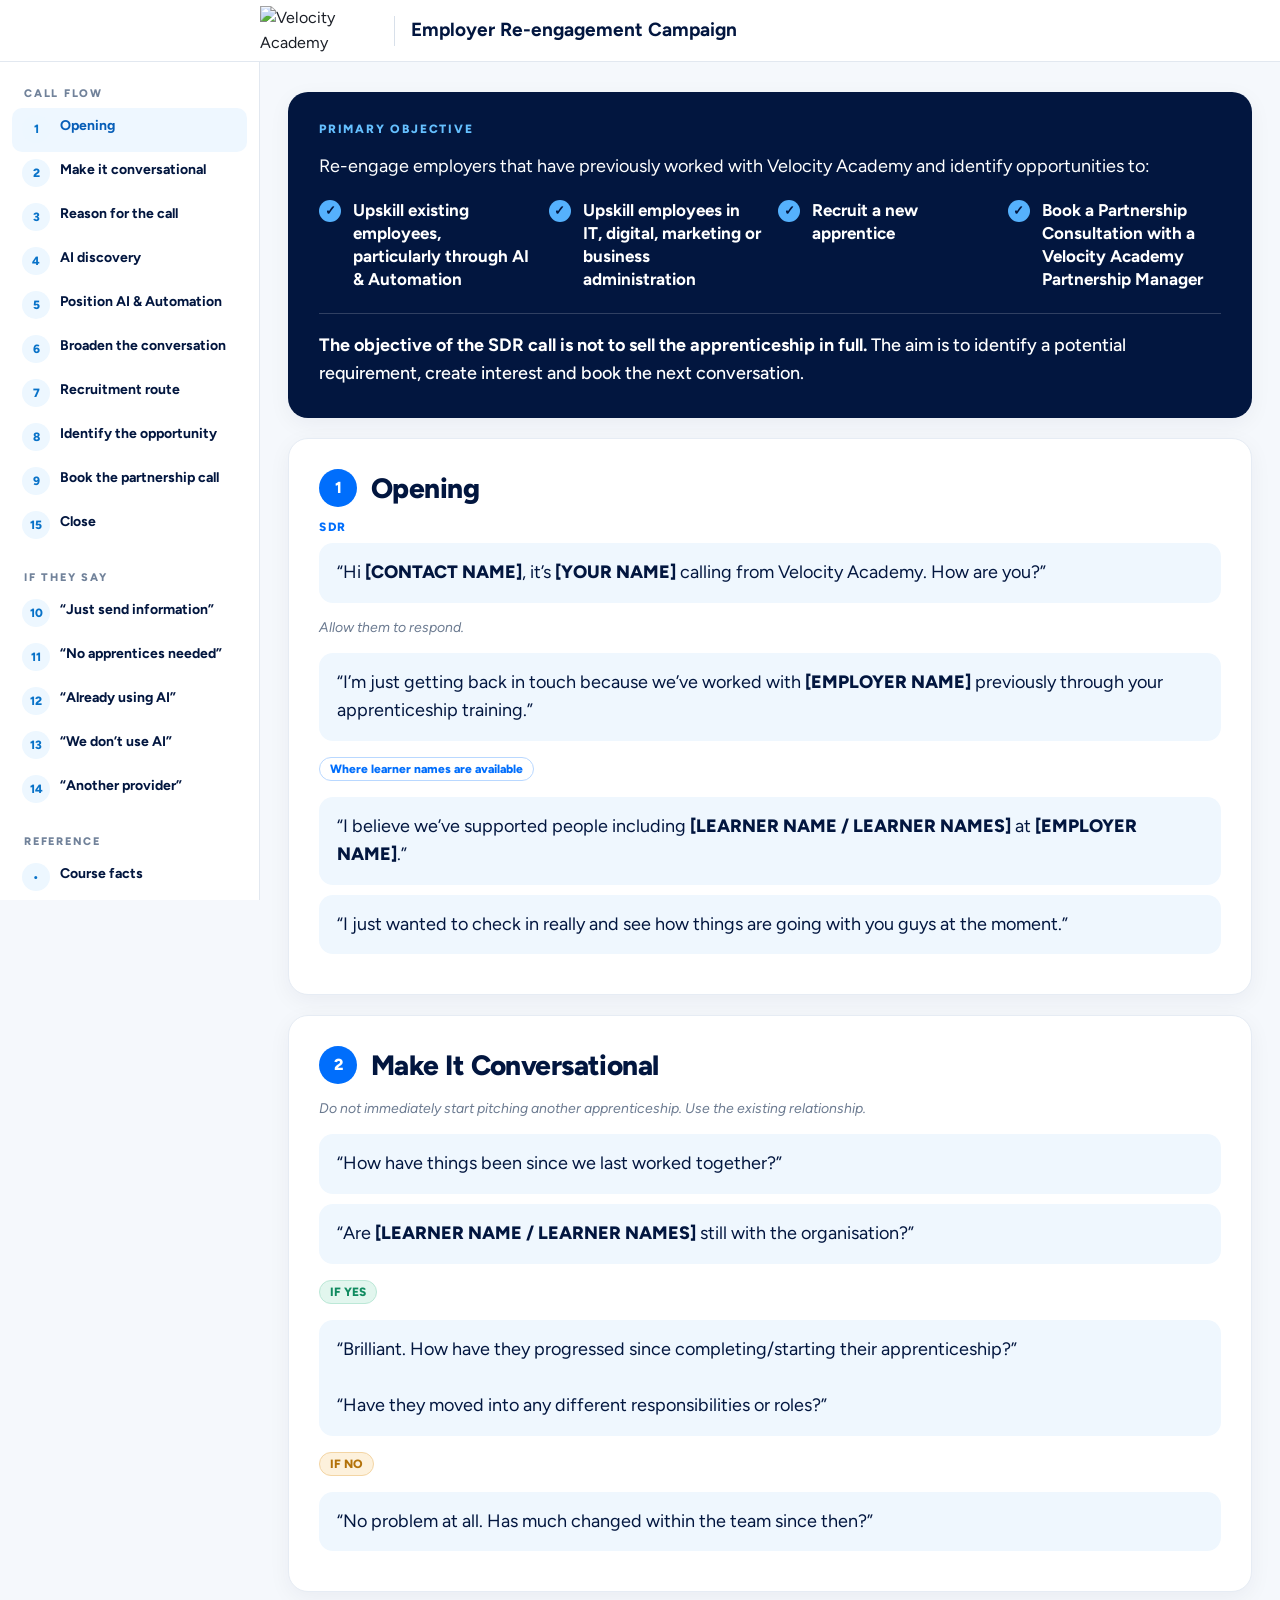
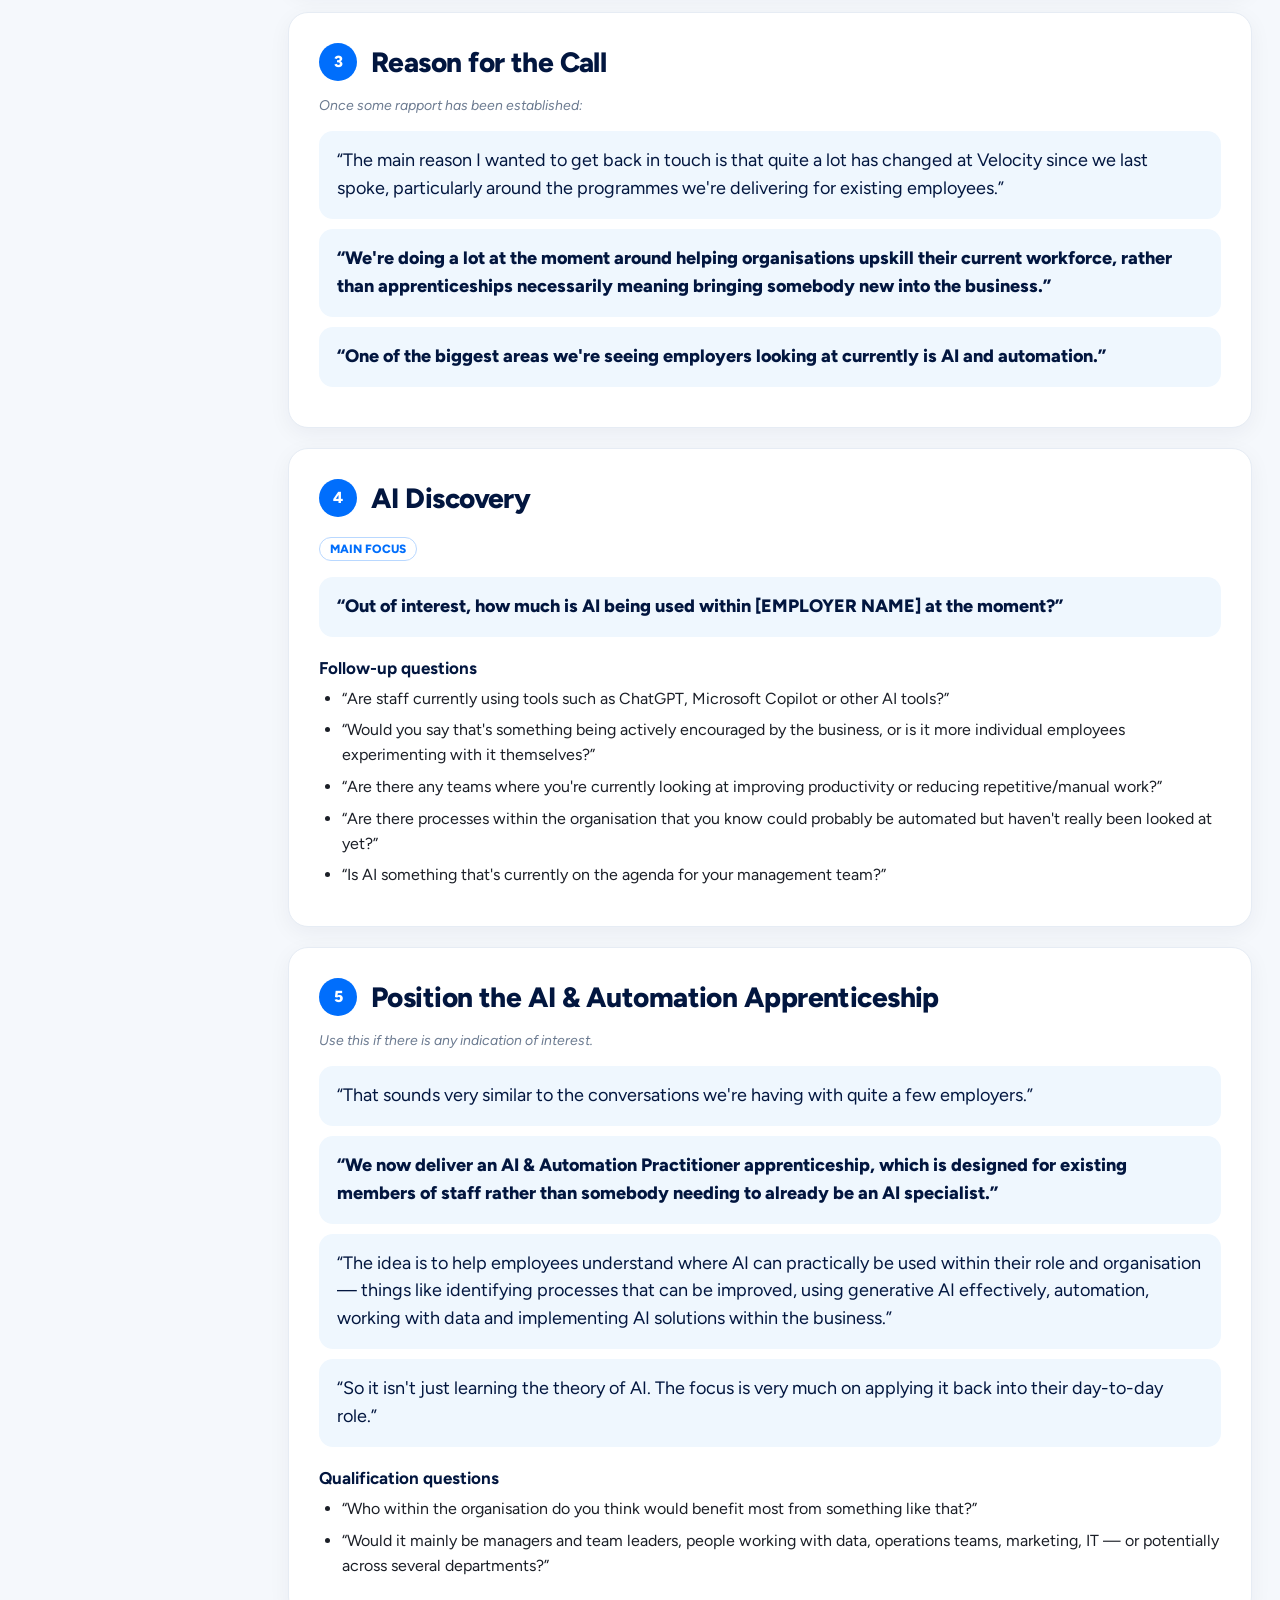
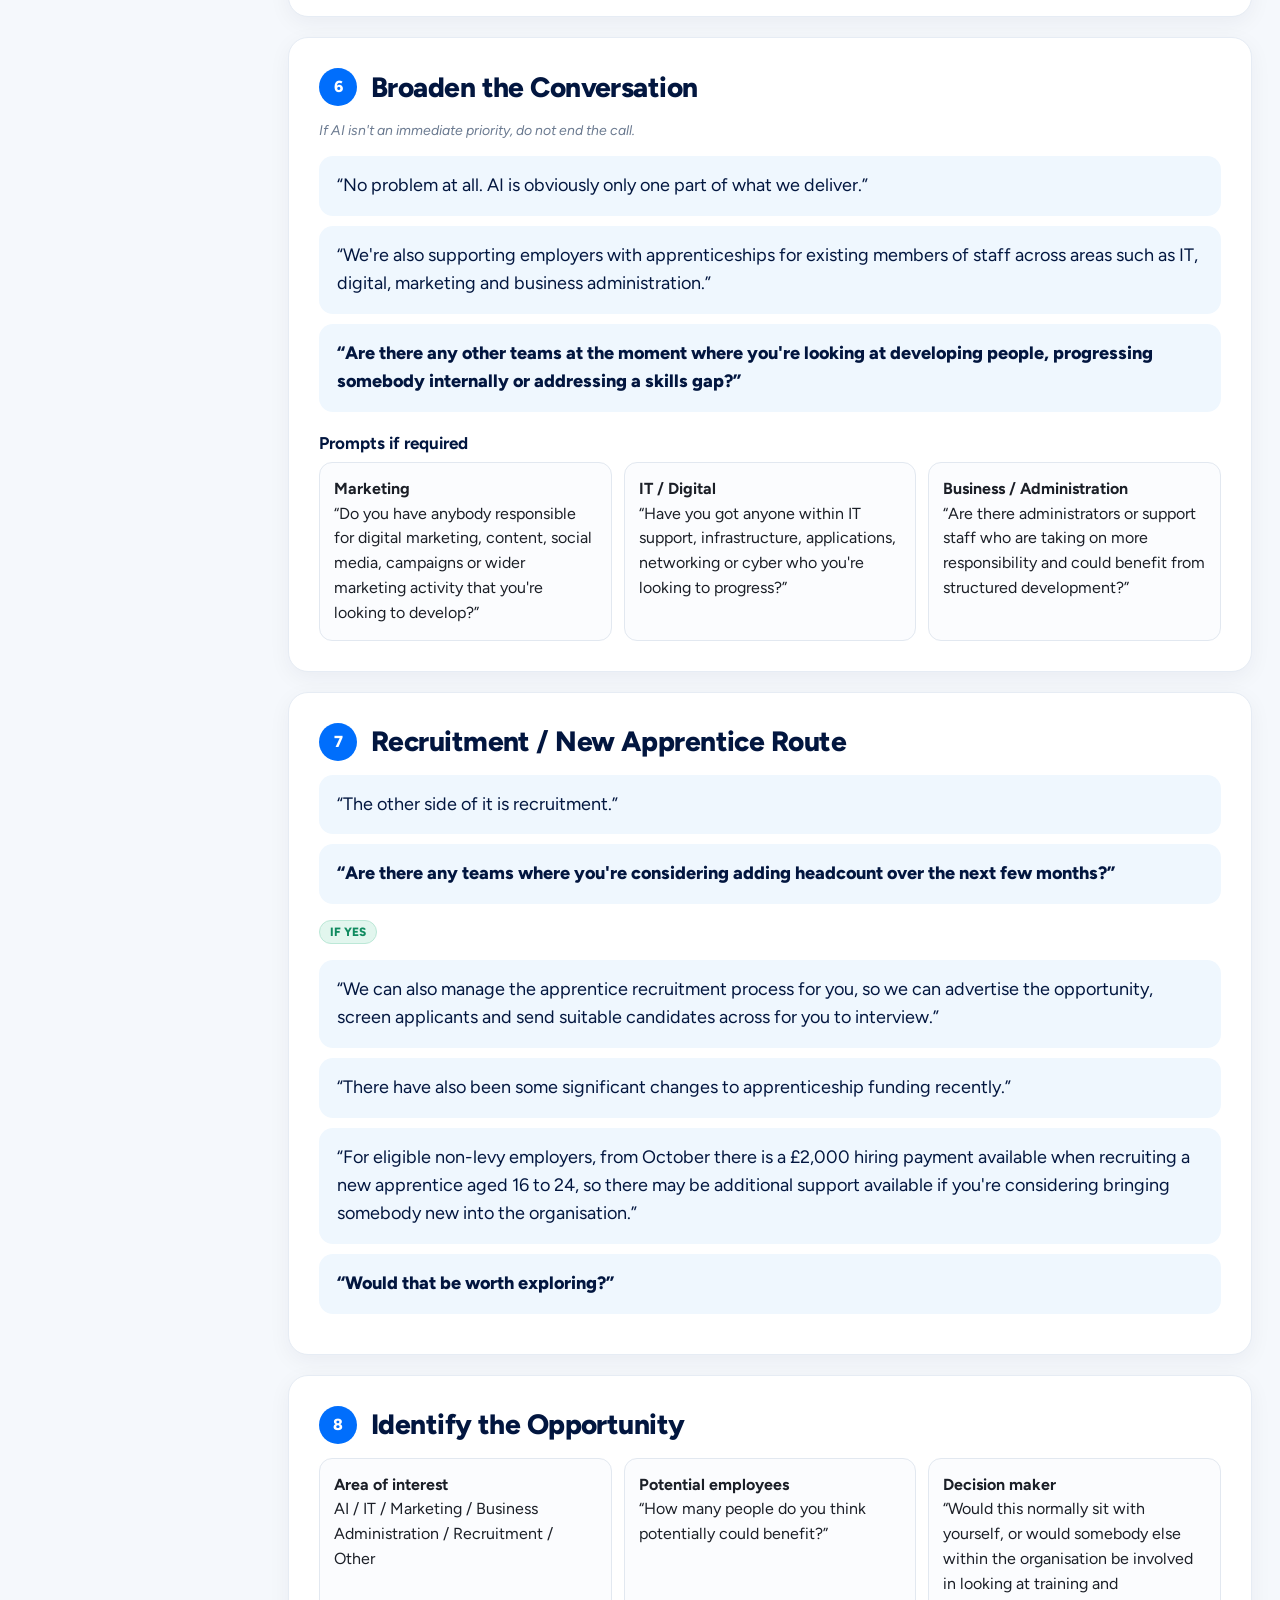
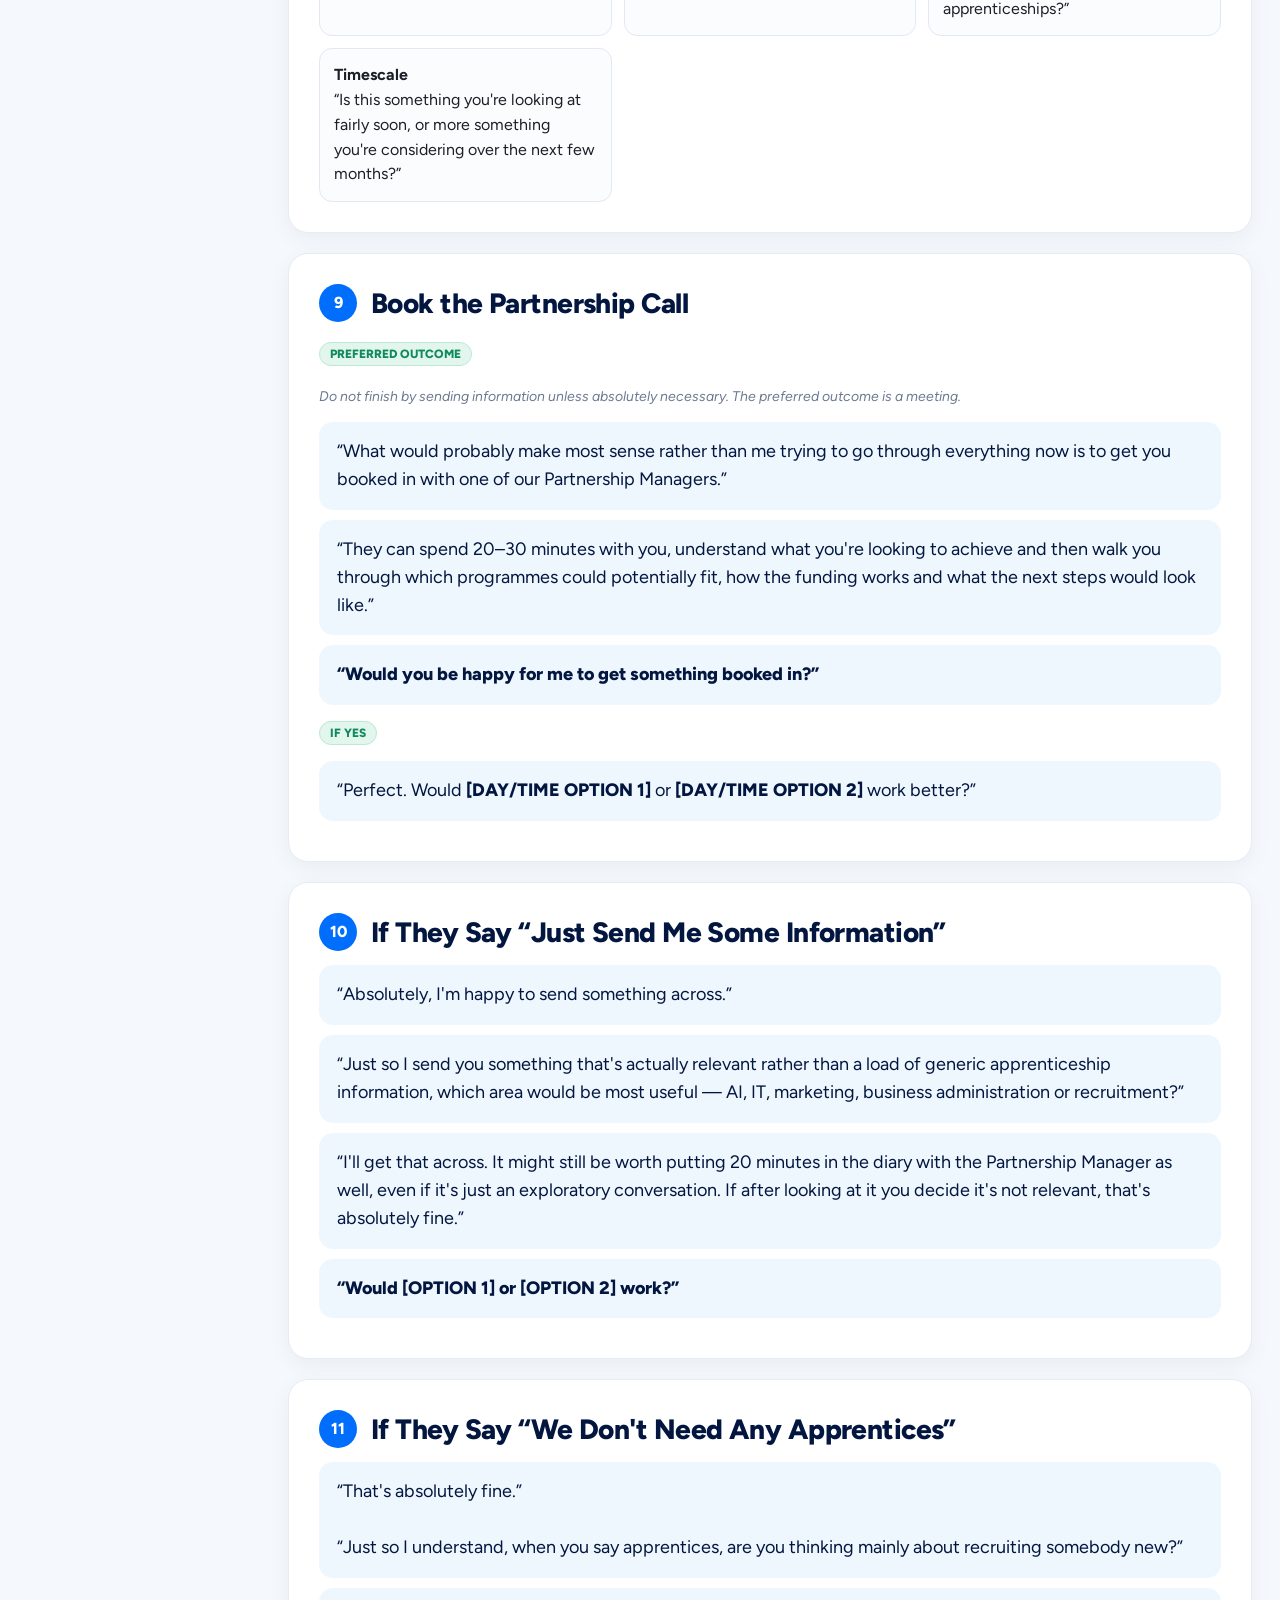
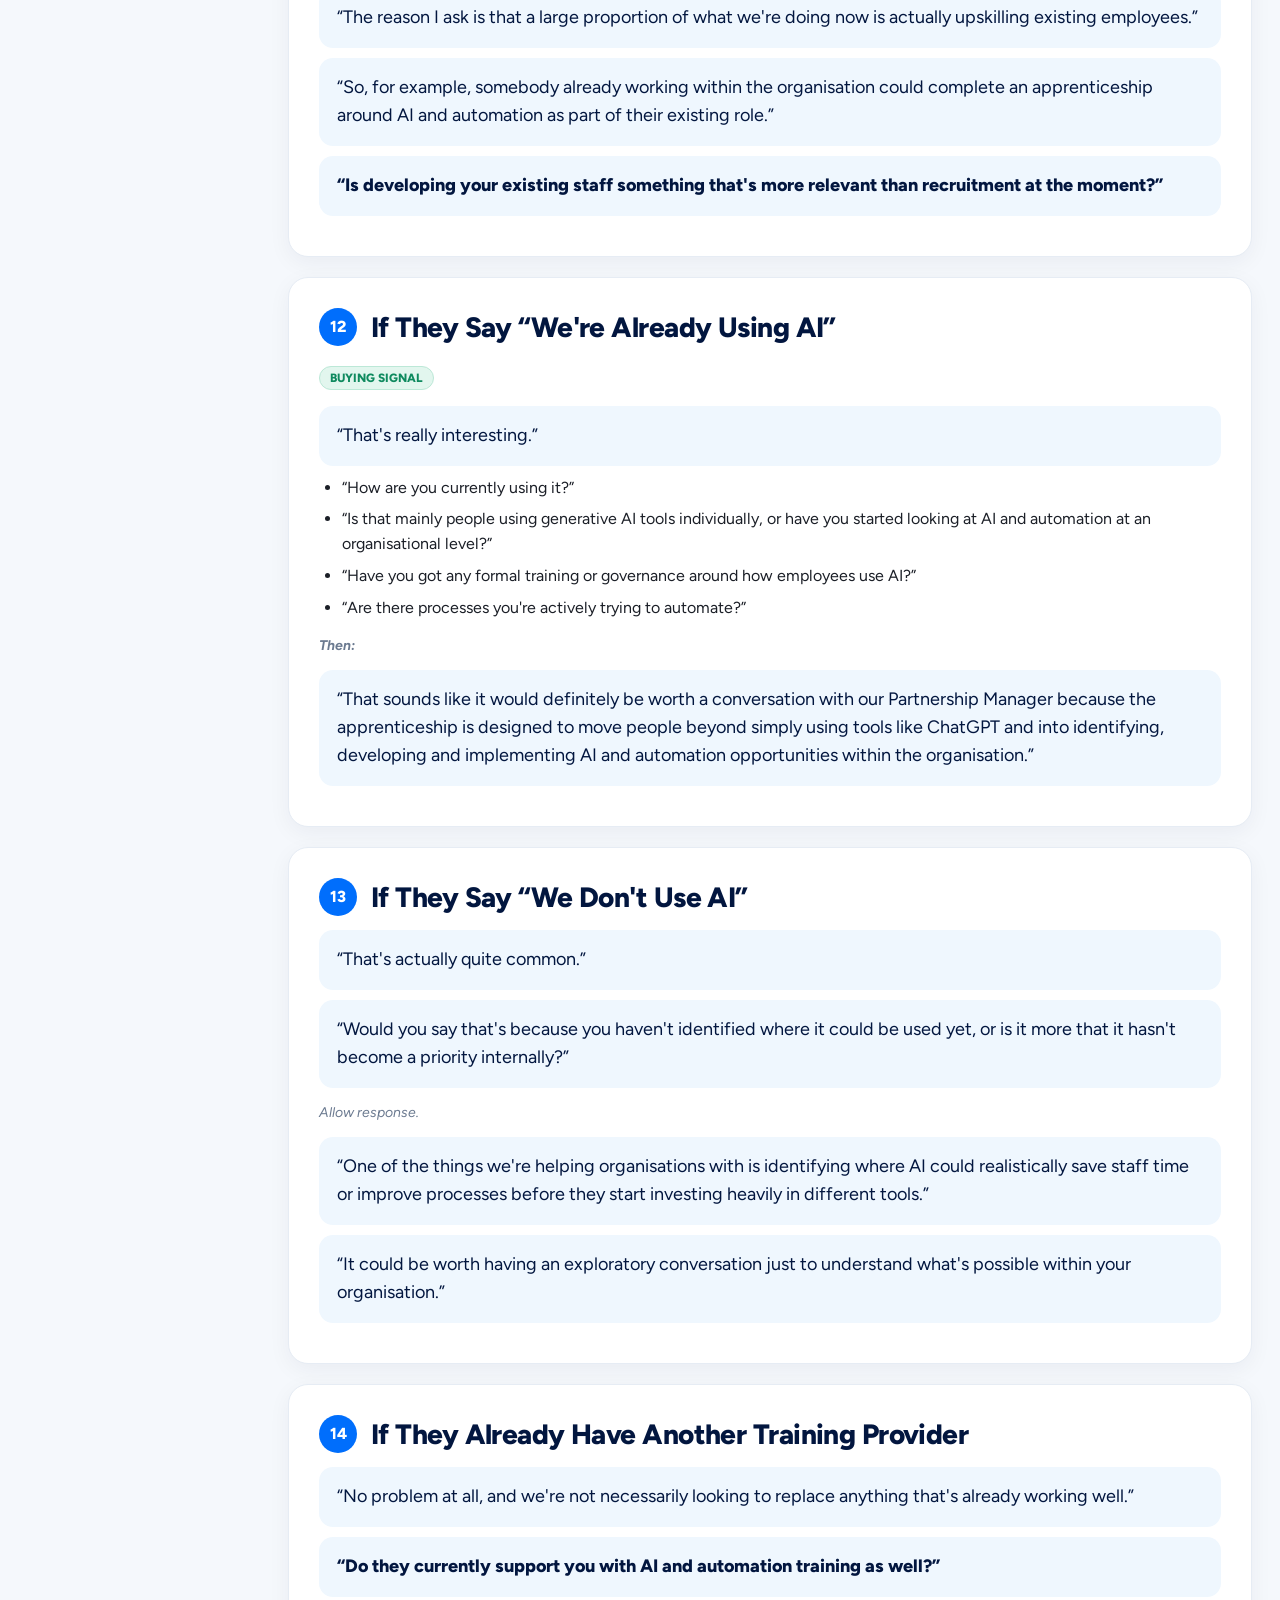
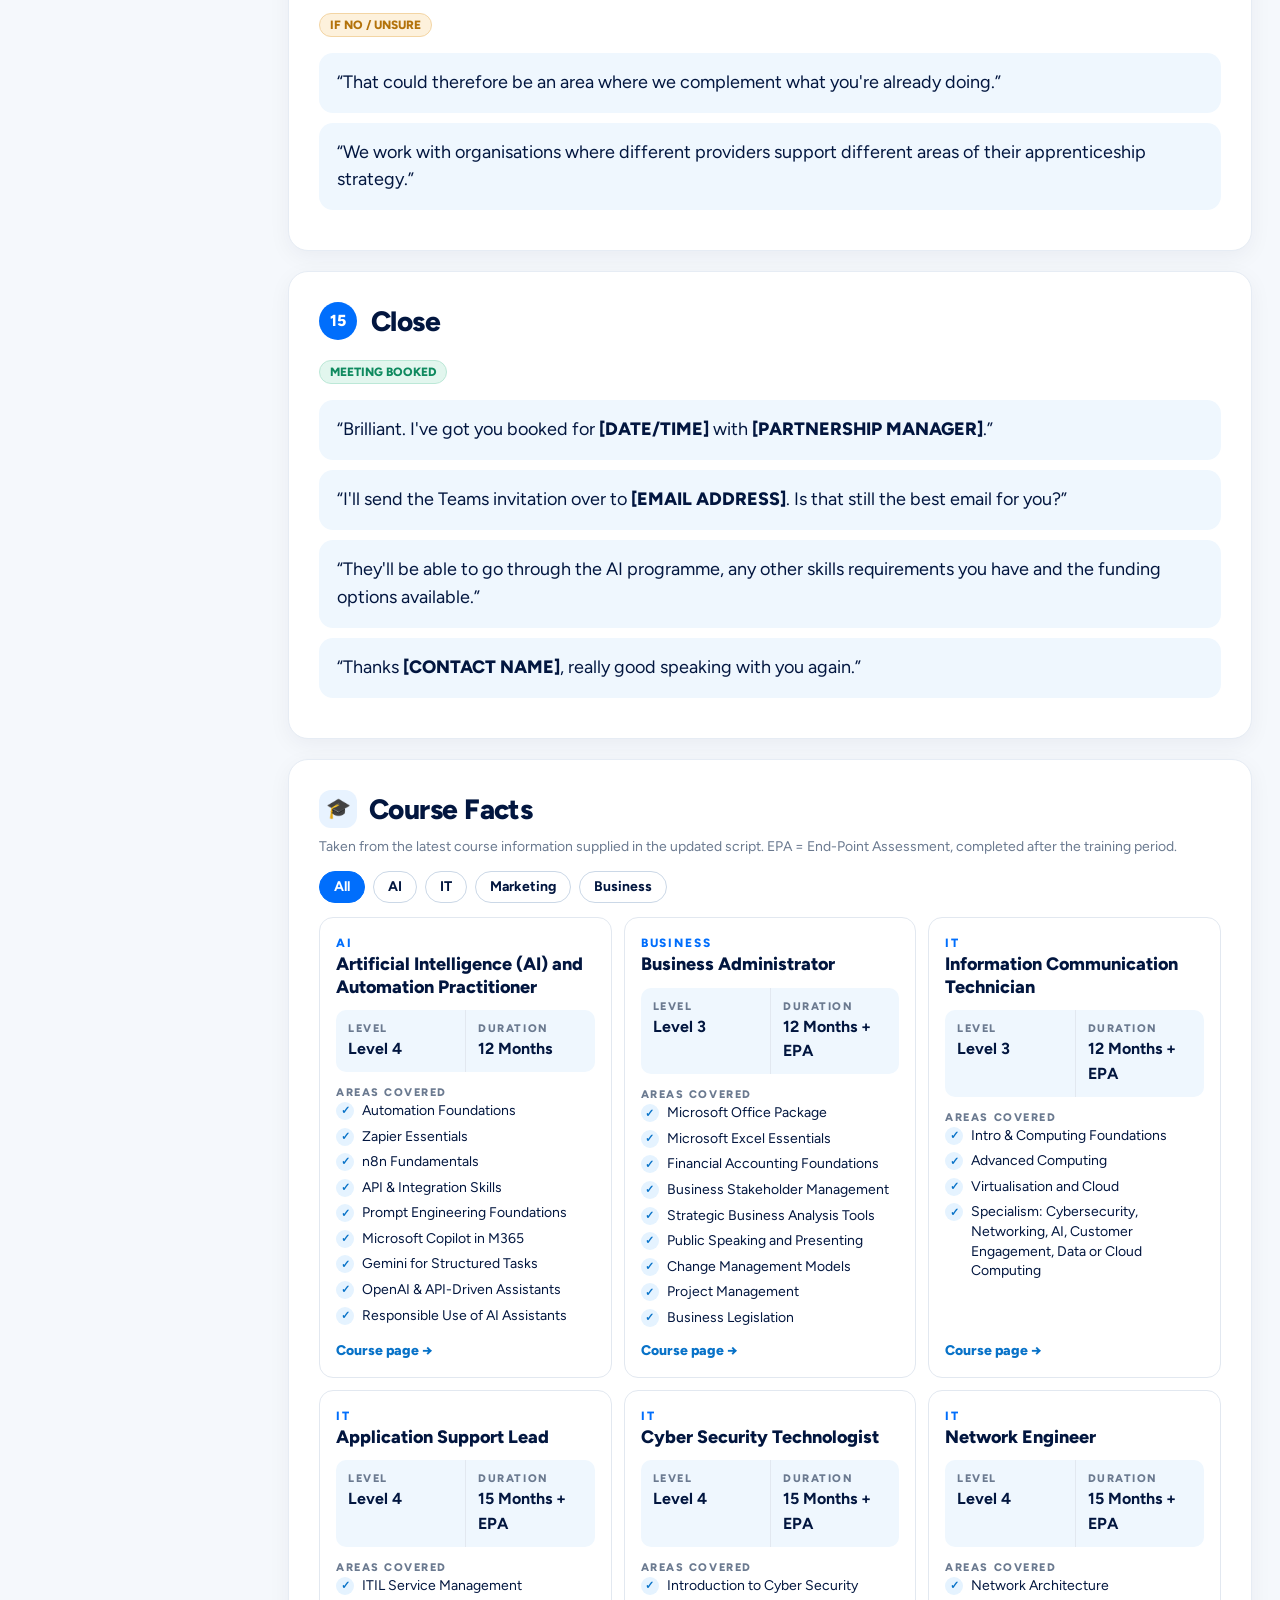
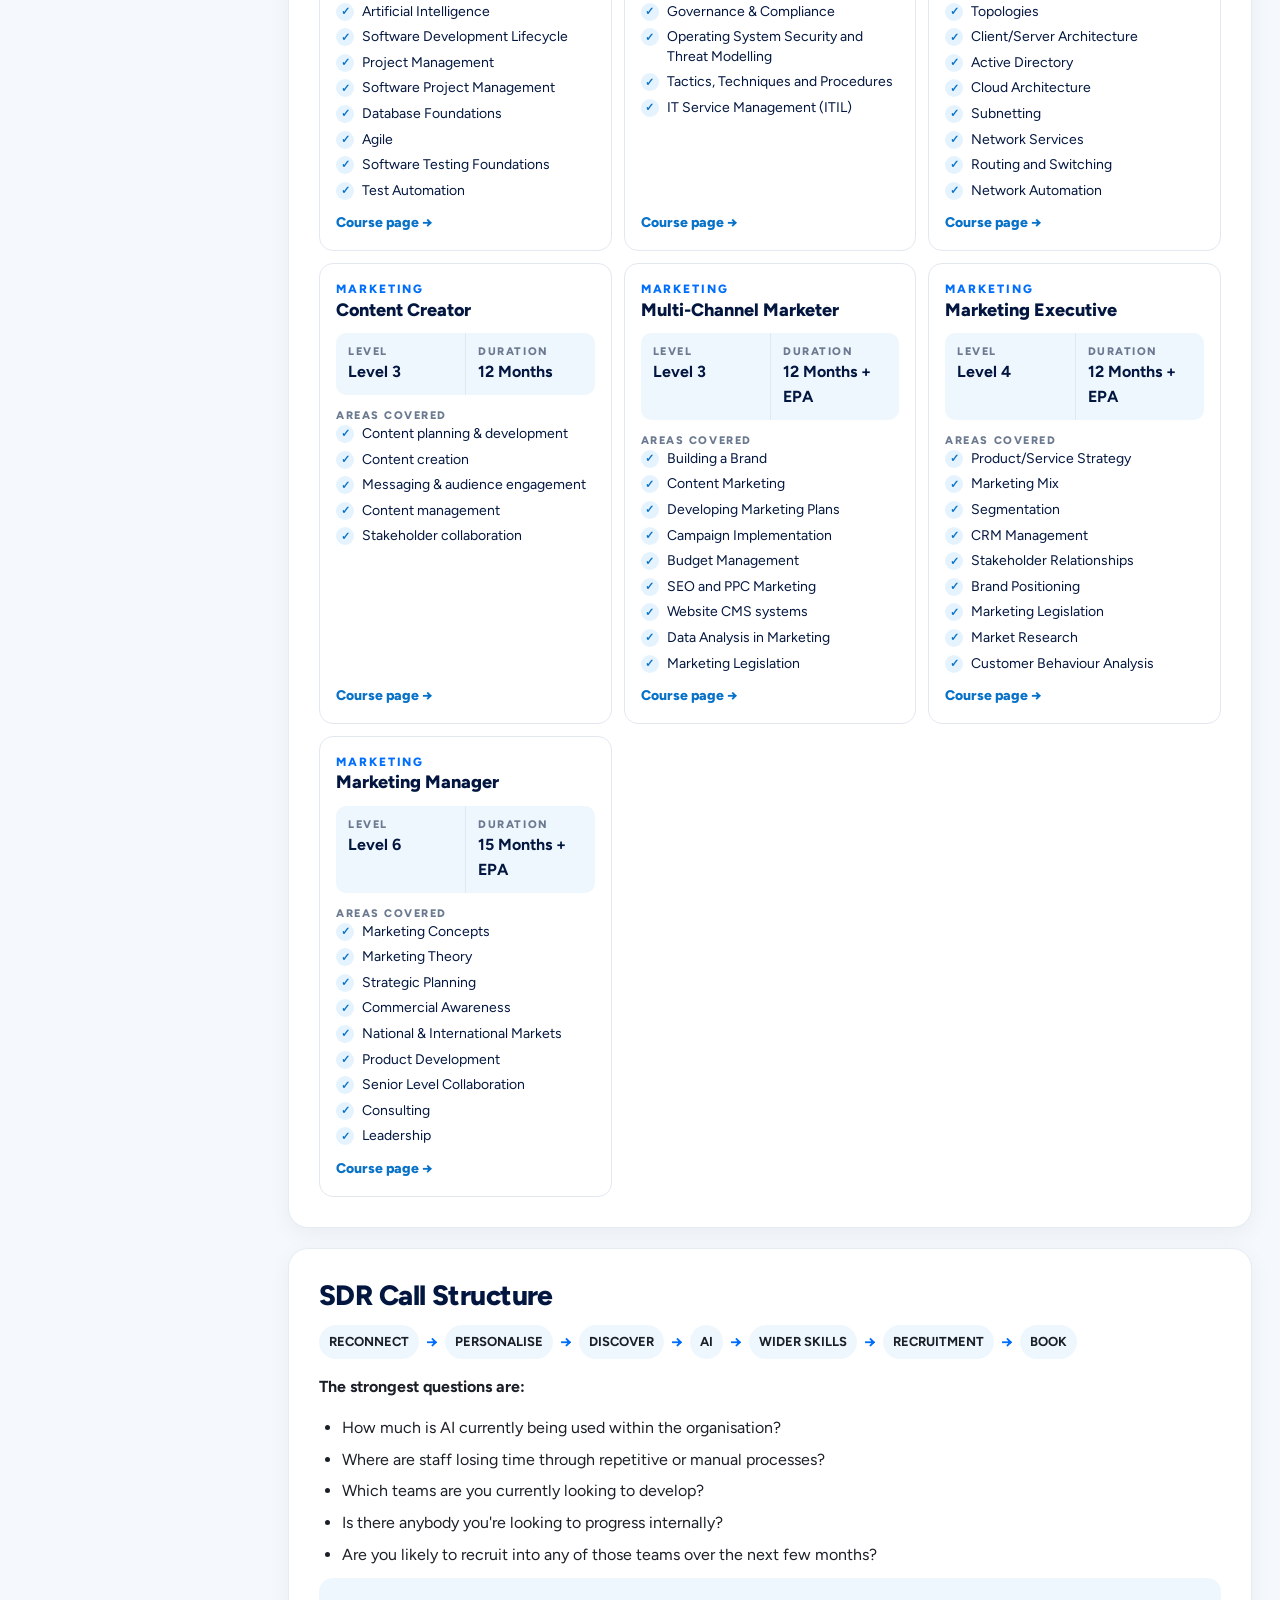
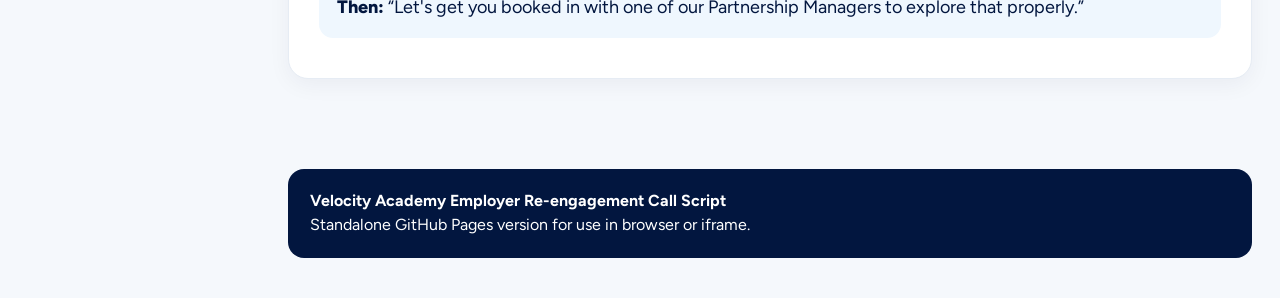
==== commit ee6c7bdb: "Add course facts reference area to employer re-engagement script" ====
--- a/employer-re-engagement/index.html
+++ b/employer-re-engagement/index.html
@@ -43,6 +43,23 @@
 .chip{display:inline-block;padding:5px 10px;border-radius:999px;font:800 12px/1 var(--core);background:#fff;color:var(--blue);border:1px solid #b9d8ff;margin:6px 4px 6px 0}.chip.green{background:#e2f6ee;color:var(--green);border-color:#bce8d7}.chip.amber{background:#fdf1dc;color:var(--amber);border-color:#f3d5a4}
 .grid{display:grid;grid-template-columns:repeat(auto-fit,minmax(220px,1fr));gap:12px}.box{border:1px solid var(--line);border-radius:13px;padding:14px;background:#fbfcfe}
 .flow{display:flex;flex-wrap:wrap;gap:7px;align-items:center}.flow span{padding:7px 10px;background:#eff7fe;border-radius:999px;font-size:13px;font-weight:700}.flow b{color:var(--blue)}
+.course-head{display:flex;align-items:center;gap:12px;flex-wrap:wrap}
+.course-icon{width:38px;height:38px;border-radius:12px;background:#e8f3ff;color:#0872c8;display:grid;place-items:center;font-size:20px;font-weight:800}
+.course-filters{display:flex;gap:8px;flex-wrap:wrap;margin:14px 0}
+.course-filter{border-radius:999px;padding:8px 14px;font:700 14px/1 var(--core);cursor:pointer;border:1px solid #cbd8e7;background:#fff;color:var(--navy)}
+.course-filter.active,.course-filter:hover{background:var(--blue);color:#fff;border-color:var(--blue)}
+.course-grid{display:grid;grid-template-columns:repeat(auto-fill,minmax(280px,1fr));gap:12px}
+.course-card{display:flex;flex-direction:column;gap:12px;border:1px solid var(--line);border-radius:14px;padding:16px;background:#fff}
+.course-industry{font-size:12px;font-weight:800;letter-spacing:.16em;text-transform:uppercase;color:var(--blue)}
+.course-name{font-size:18px;font-weight:800;line-height:1.25;color:var(--navy)}
+.course-meta{display:grid;grid-template-columns:1fr 1fr;background:#eff7fe;border-radius:10px;overflow:hidden}
+.course-meta>div{padding:10px 12px}.course-meta>div+div{border-left:1px solid var(--line)}
+.course-meta small,.course-areas-title{display:block;font-size:11px;font-weight:800;letter-spacing:.14em;text-transform:uppercase;color:var(--muted)}
+.course-meta strong{font-size:16px;color:var(--navy)}
+.course-areas{display:flex;flex-direction:column;gap:6px}.course-area{display:flex;gap:8px;align-items:flex-start;font-size:14px;line-height:1.4;color:var(--navy)}
+.course-area:before{content:"✓";flex:0 0 18px;width:18px;height:18px;border-radius:50%;display:grid;place-items:center;background:#e5f3ff;color:#0872c8;font-weight:900;font-size:11px;margin-top:1px}
+.course-link{margin-top:auto;font-size:14px;font-weight:800;color:#0872c8;text-decoration:none}.course-link:hover{text-decoration:underline}
+.reference-label{font:800 11px/1 var(--core);letter-spacing:.16em;text-transform:uppercase;color:#71829a;padding:8px 12px 9px;margin-top:16px}
 footer{max-width:1040px;margin:0 auto 40px;padding:0 28px}.foot{background:var(--navy);color:#fff;border-radius:16px;padding:20px 22px}
 @media(max-width:900px){.page-shell{grid-template-columns:220px minmax(0,1fr)}.site-head-inner{padding-left:220px}.side-link{font-size:13px}.objective .grid{grid-template-columns:repeat(2,minmax(0,1fr))}}
 @media(max-width:720px){.site-head-inner{padding:0 14px}.campaign-title{font-size:16px}.va-logo{width:105px}.page-shell{display:block}.sidebar{display:none}main{padding:18px 14px 50px}.card{padding:20px}.script{font-size:16px}.objective .grid{grid-template-columns:1fr}.objective p{font-size:16px}}
@@ -77,6 +94,10 @@
   <a class="side-link" href="#s12"><span class="side-num">12</span><span>“Already using AI”</span></a>
   <a class="side-link" href="#s13"><span class="side-num">13</span><span>“We don’t use AI”</span></a>
   <a class="side-link" href="#s14"><span class="side-num">14</span><span>“Another provider”</span></a>
+  <div class="reference-label">Reference</div>
+  <a class="side-link" href="#courses"><span class="side-num">•</span><span>Course facts</span></a>
+  <a class="side-link" href="#objective"><span class="side-num">•</span><span>Primary objective</span></a>
+  <a class="side-link" href="#structure"><span class="side-num">•</span><span>Call structure</span></a>
 </aside>
 <div class="content">
 <main>
@@ -112,7 +133,80 @@
 
 <section class="card" id="s15"><div class="title"><span class="num">15</span><h2>Close</h2></div><span class="chip green">MEETING BOOKED</span><div class="script">“Brilliant. I've got you booked for <strong>[DATE/TIME]</strong> with <strong>[PARTNERSHIP MANAGER]</strong>.”</div><div class="script">“I'll send the Teams invitation over to <strong>[EMAIL ADDRESS]</strong>. Is that still the best email for you?”</div><div class="script">“They'll be able to go through the AI programme, any other skills requirements you have and the funding options available.”</div><div class="script">“Thanks <strong>[CONTACT NAME]</strong>, really good speaking with you again.”</div></section>
 
-<section class="card"><h2>SDR Call Structure</h2><div class="flow" style="margin-top:14px"><span>RECONNECT</span><b>→</b><span>PERSONALISE</span><b>→</b><span>DISCOVER</span><b>→</b><span>AI</span><b>→</b><span>WIDER SKILLS</span><b>→</b><span>RECRUITMENT</span><b>→</b><span>BOOK</span></div><p><strong>The strongest questions are:</strong></p><ul><li>How much is AI currently being used within the organisation?</li><li>Where are staff losing time through repetitive or manual processes?</li><li>Which teams are you currently looking to develop?</li><li>Is there anybody you're looking to progress internally?</li><li>Are you likely to recruit into any of those teams over the next few months?</li></ul><div class="script"><strong>Then:</strong> “Let's get you booked in with one of our Partnership Managers to explore that properly.”</div></section>
+
+<section class="card" id="courses">
+  <div class="course-head"><div class="course-icon">🎓</div><h2>Course Facts</h2></div>
+  <p class="note" style="font-style:normal;margin-top:8px">Taken from the latest course information supplied in the updated script. EPA = End-Point Assessment, completed after the training period.</p>
+  <div class="course-filters">
+    <button class="course-filter active" data-filter="All">All</button>
+    <button class="course-filter" data-filter="AI">AI</button>
+    <button class="course-filter" data-filter="IT">IT</button>
+    <button class="course-filter" data-filter="Marketing">Marketing</button>
+    <button class="course-filter" data-filter="Business">Business</button>
+  </div>
+  <div class="course-grid">
+  <article class="course-card" data-industry="AI">
+    <div><div class="course-industry">AI</div><div class="course-name">Artificial Intelligence (AI) and Automation Practitioner</div></div>
+    <div class="course-meta"><div><small>Level</small><strong>Level 4</strong></div><div><small>Duration</small><strong>12 Months</strong></div></div>
+    <div><span class="course-areas-title">Areas covered</span><div class="course-areas"><div class="course-area">Automation Foundations</div><div class="course-area">Zapier Essentials</div><div class="course-area">n8n Fundamentals</div><div class="course-area">API & Integration Skills</div><div class="course-area">Prompt Engineering Foundations</div><div class="course-area">Microsoft Copilot in M365</div><div class="course-area">Gemini for Structured Tasks</div><div class="course-area">OpenAI & API-Driven Assistants</div><div class="course-area">Responsible Use of AI Assistants</div></div></div>
+    <a class="course-link" href="https://velocity-academy.co.uk/courses/ai/artificial-intelligence-ai-and-automation-practitioner/" target="_blank" rel="noopener">Course page →</a>
+  </article>
+  <article class="course-card" data-industry="Business">
+    <div><div class="course-industry">Business</div><div class="course-name">Business Administrator</div></div>
+    <div class="course-meta"><div><small>Level</small><strong>Level 3</strong></div><div><small>Duration</small><strong>12 Months + EPA</strong></div></div>
+    <div><span class="course-areas-title">Areas covered</span><div class="course-areas"><div class="course-area">Microsoft Office Package</div><div class="course-area">Microsoft Excel Essentials</div><div class="course-area">Financial Accounting Foundations</div><div class="course-area">Business Stakeholder Management</div><div class="course-area">Strategic Business Analysis Tools</div><div class="course-area">Public Speaking and Presenting</div><div class="course-area">Change Management Models</div><div class="course-area">Project Management</div><div class="course-area">Business Legislation</div></div></div>
+    <a class="course-link" href="https://velocity-academy.co.uk/courses/ai/business-administrator/" target="_blank" rel="noopener">Course page →</a>
+  </article>
+  <article class="course-card" data-industry="IT">
+    <div><div class="course-industry">IT</div><div class="course-name">Information Communication Technician</div></div>
+    <div class="course-meta"><div><small>Level</small><strong>Level 3</strong></div><div><small>Duration</small><strong>12 Months + EPA</strong></div></div>
+    <div><span class="course-areas-title">Areas covered</span><div class="course-areas"><div class="course-area">Intro & Computing Foundations</div><div class="course-area">Advanced Computing</div><div class="course-area">Virtualisation and Cloud</div><div class="course-area">Specialism: Cybersecurity, Networking, AI, Customer Engagement, Data or Cloud Computing</div></div></div>
+    <a class="course-link" href="https://velocity-academy.co.uk/courses/it-digital/information-communication-technician/" target="_blank" rel="noopener">Course page →</a>
+  </article>
+  <article class="course-card" data-industry="IT">
+    <div><div class="course-industry">IT</div><div class="course-name">Application Support Lead</div></div>
+    <div class="course-meta"><div><small>Level</small><strong>Level 4</strong></div><div><small>Duration</small><strong>15 Months + EPA</strong></div></div>
+    <div><span class="course-areas-title">Areas covered</span><div class="course-areas"><div class="course-area">ITIL Service Management</div><div class="course-area">Artificial Intelligence</div><div class="course-area">Software Development Lifecycle</div><div class="course-area">Project Management</div><div class="course-area">Software Project Management</div><div class="course-area">Database Foundations</div><div class="course-area">Agile</div><div class="course-area">Software Testing Foundations</div><div class="course-area">Test Automation</div></div></div>
+    <a class="course-link" href="https://velocity-academy.co.uk/courses/it-digital/application-support-lead/" target="_blank" rel="noopener">Course page →</a>
+  </article>
+  <article class="course-card" data-industry="IT">
+    <div><div class="course-industry">IT</div><div class="course-name">Cyber Security Technologist</div></div>
+    <div class="course-meta"><div><small>Level</small><strong>Level 4</strong></div><div><small>Duration</small><strong>15 Months + EPA</strong></div></div>
+    <div><span class="course-areas-title">Areas covered</span><div class="course-areas"><div class="course-area">Introduction to Cyber Security</div><div class="course-area">Governance & Compliance</div><div class="course-area">Operating System Security and Threat Modelling</div><div class="course-area">Tactics, Techniques and Procedures</div><div class="course-area">IT Service Management (ITIL)</div></div></div>
+    <a class="course-link" href="https://velocity-academy.co.uk/courses/it-digital/cyber-security-technologist/" target="_blank" rel="noopener">Course page →</a>
+  </article>
+  <article class="course-card" data-industry="IT">
+    <div><div class="course-industry">IT</div><div class="course-name">Network Engineer</div></div>
+    <div class="course-meta"><div><small>Level</small><strong>Level 4</strong></div><div><small>Duration</small><strong>15 Months + EPA</strong></div></div>
+    <div><span class="course-areas-title">Areas covered</span><div class="course-areas"><div class="course-area">Network Architecture</div><div class="course-area">Topologies</div><div class="course-area">Client/Server Architecture</div><div class="course-area">Active Directory</div><div class="course-area">Cloud Architecture</div><div class="course-area">Subnetting</div><div class="course-area">Network Services</div><div class="course-area">Routing and Switching</div><div class="course-area">Network Automation</div></div></div>
+    <a class="course-link" href="https://velocity-academy.co.uk/courses/it-digital/network-engineer/" target="_blank" rel="noopener">Course page →</a>
+  </article>
+  <article class="course-card" data-industry="Marketing">
+    <div><div class="course-industry">Marketing</div><div class="course-name">Content Creator</div></div>
+    <div class="course-meta"><div><small>Level</small><strong>Level 3</strong></div><div><small>Duration</small><strong>12 Months</strong></div></div>
+    <div><span class="course-areas-title">Areas covered</span><div class="course-areas"><div class="course-area">Content planning & development</div><div class="course-area">Content creation</div><div class="course-area">Messaging & audience engagement</div><div class="course-area">Content management</div><div class="course-area">Stakeholder collaboration</div></div></div>
+    <a class="course-link" href="https://velocity-academy.co.uk/courses/marketing/content-creator/" target="_blank" rel="noopener">Course page →</a>
+  </article>
+  <article class="course-card" data-industry="Marketing">
+    <div><div class="course-industry">Marketing</div><div class="course-name">Multi-Channel Marketer</div></div>
+    <div class="course-meta"><div><small>Level</small><strong>Level 3</strong></div><div><small>Duration</small><strong>12 Months + EPA</strong></div></div>
+    <div><span class="course-areas-title">Areas covered</span><div class="course-areas"><div class="course-area">Building a Brand</div><div class="course-area">Content Marketing</div><div class="course-area">Developing Marketing Plans</div><div class="course-area">Campaign Implementation</div><div class="course-area">Budget Management</div><div class="course-area">SEO and PPC Marketing</div><div class="course-area">Website CMS systems</div><div class="course-area">Data Analysis in Marketing</div><div class="course-area">Marketing Legislation</div></div></div>
+    <a class="course-link" href="https://velocity-academy.co.uk/courses/marketing/multi-channel-marketer/" target="_blank" rel="noopener">Course page →</a>
+  </article>
+  <article class="course-card" data-industry="Marketing">
+    <div><div class="course-industry">Marketing</div><div class="course-name">Marketing Executive</div></div>
+    <div class="course-meta"><div><small>Level</small><strong>Level 4</strong></div><div><small>Duration</small><strong>12 Months + EPA</strong></div></div>
+    <div><span class="course-areas-title">Areas covered</span><div class="course-areas"><div class="course-area">Product/Service Strategy</div><div class="course-area">Marketing Mix</div><div class="course-area">Segmentation</div><div class="course-area">CRM Management</div><div class="course-area">Stakeholder Relationships</div><div class="course-area">Brand Positioning</div><div class="course-area">Marketing Legislation</div><div class="course-area">Market Research</div><div class="course-area">Customer Behaviour Analysis</div></div></div>
+    <a class="course-link" href="https://velocity-academy.co.uk/courses/marketing/marketing-executive/" target="_blank" rel="noopener">Course page →</a>
+  </article>
+  <article class="course-card" data-industry="Marketing">
+    <div><div class="course-industry">Marketing</div><div class="course-name">Marketing Manager</div></div>
+    <div class="course-meta"><div><small>Level</small><strong>Level 6</strong></div><div><small>Duration</small><strong>15 Months + EPA</strong></div></div>
+    <div><span class="course-areas-title">Areas covered</span><div class="course-areas"><div class="course-area">Marketing Concepts</div><div class="course-area">Marketing Theory</div><div class="course-area">Strategic Planning</div><div class="course-area">Commercial Awareness</div><div class="course-area">National & International Markets</div><div class="course-area">Product Development</div><div class="course-area">Senior Level Collaboration</div><div class="course-area">Consulting</div><div class="course-area">Leadership</div></div></div>
+    <a class="course-link" href="https://velocity-academy.co.uk/courses/marketing/marketing-manager/" target="_blank" rel="noopener">Course page →</a>
+  </article></div>
+</section>
+<section class="card" id="structure"><h2>SDR Call Structure</h2><div class="flow" style="margin-top:14px"><span>RECONNECT</span><b>→</b><span>PERSONALISE</span><b>→</b><span>DISCOVER</span><b>→</b><span>AI</span><b>→</b><span>WIDER SKILLS</span><b>→</b><span>RECRUITMENT</span><b>→</b><span>BOOK</span></div><p><strong>The strongest questions are:</strong></p><ul><li>How much is AI currently being used within the organisation?</li><li>Where are staff losing time through repetitive or manual processes?</li><li>Which teams are you currently looking to develop?</li><li>Is there anybody you're looking to progress internally?</li><li>Are you likely to recruit into any of those teams over the next few months?</li></ul><div class="script"><strong>Then:</strong> “Let's get you booked in with one of our Partnership Managers to explore that properly.”</div></section>
 </main>
 <footer><div class="foot"><strong>Velocity Academy Employer Re-engagement Call Script</strong><br>Standalone GitHub Pages version for use in browser or iframe.</div></footer>
 </div>
@@ -121,6 +215,13 @@
 (function(){
   const links=[...document.querySelectorAll(".side-link")];
   links.forEach(a=>a.addEventListener("click",()=>{links.forEach(x=>x.classList.remove("active"));a.classList.add("active");}));
+  const filters=[...document.querySelectorAll(".course-filter")];
+  const courseCards=[...document.querySelectorAll(".course-card")];
+  filters.forEach(btn=>btn.addEventListener("click",()=>{
+    const filter=btn.dataset.filter;
+    filters.forEach(x=>x.classList.toggle("active",x===btn));
+    courseCards.forEach(card=>card.style.display=(filter==="All"||card.dataset.industry===filter)?"flex":"none");
+  }));
 })();
 </script>
 </body></html>
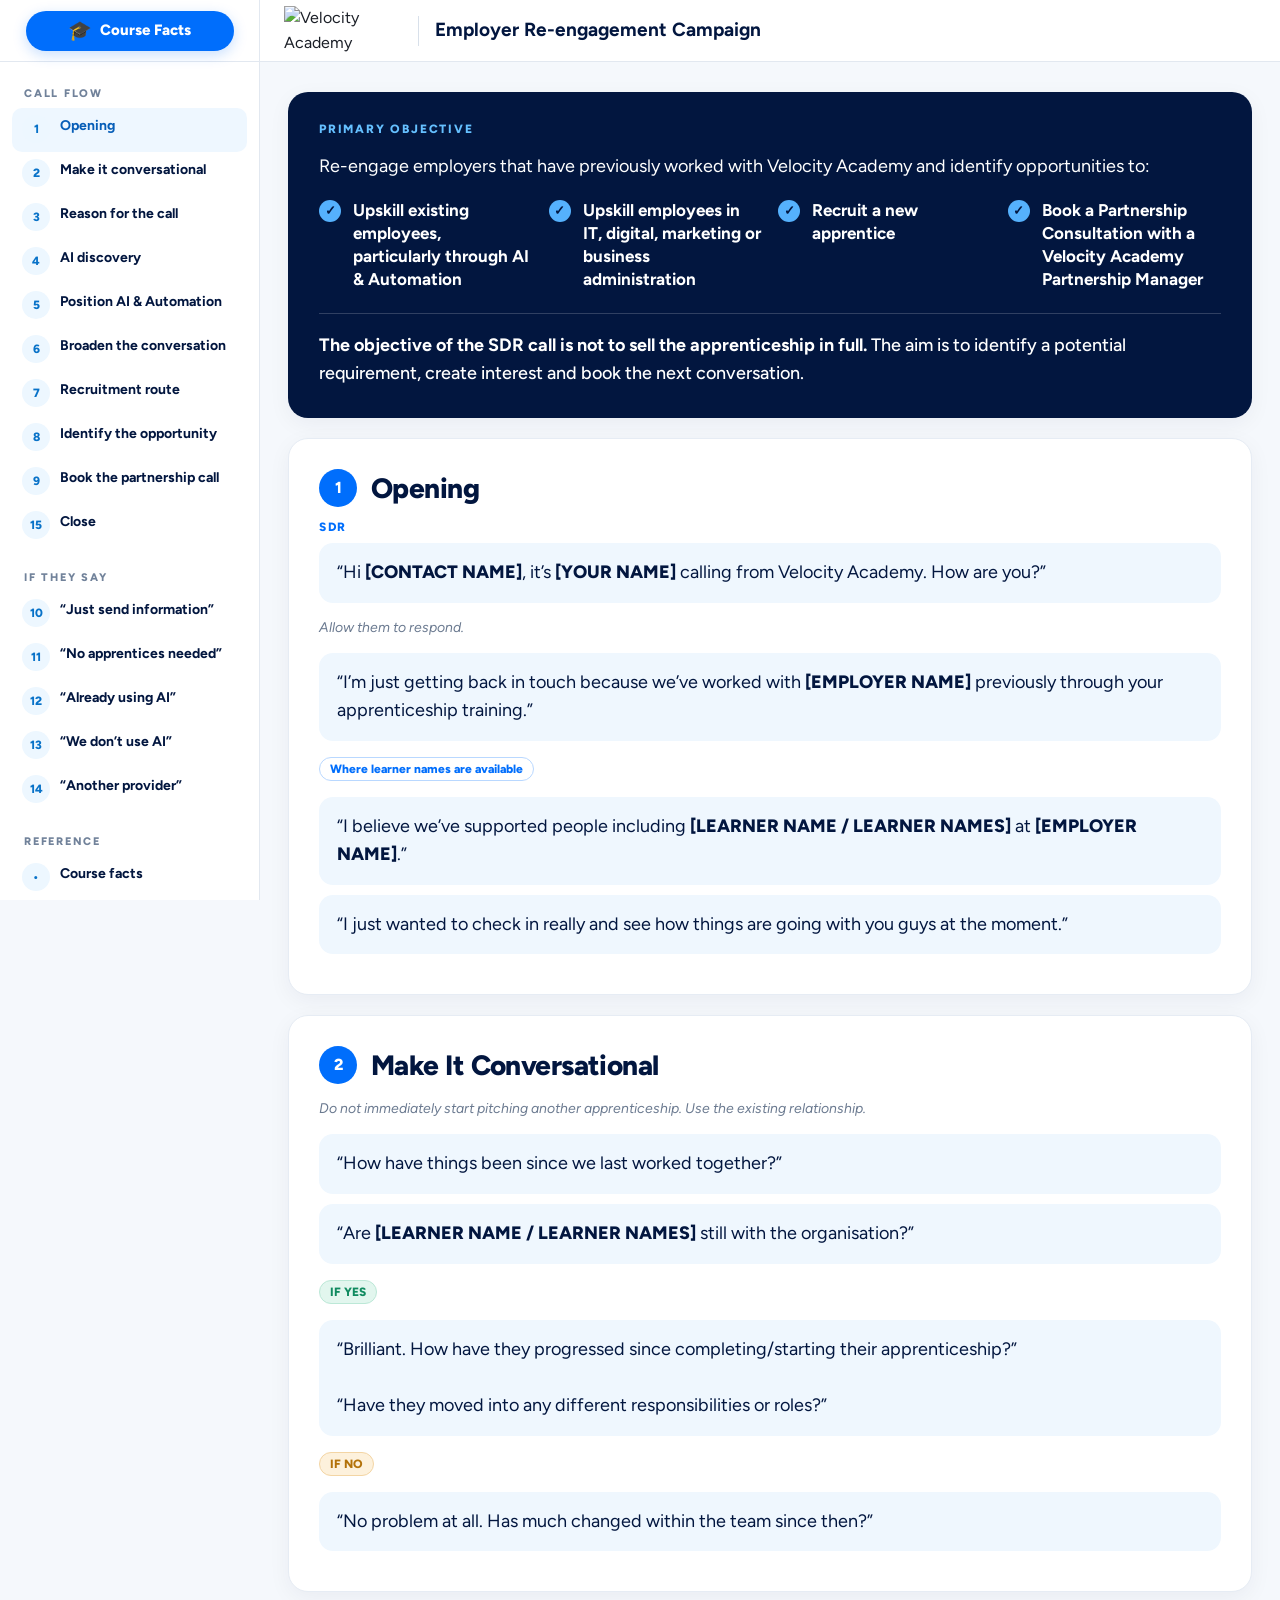
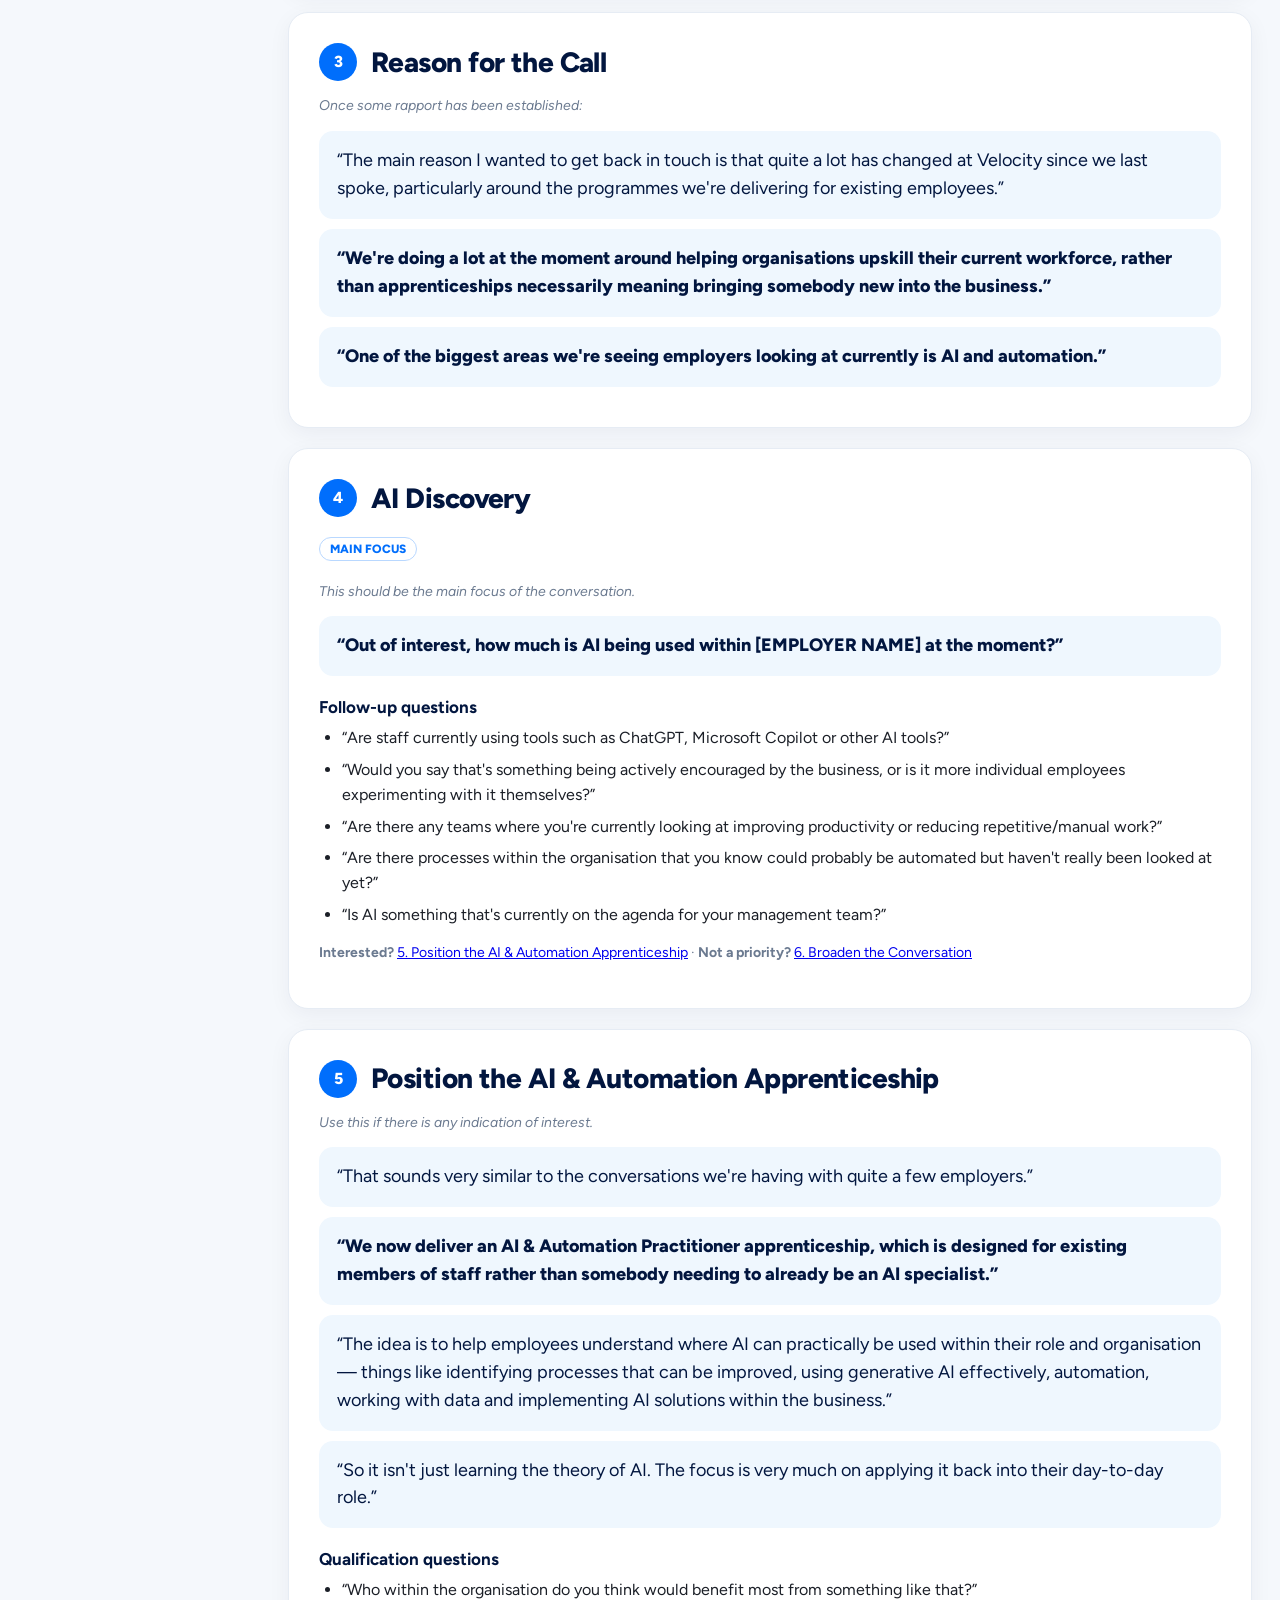
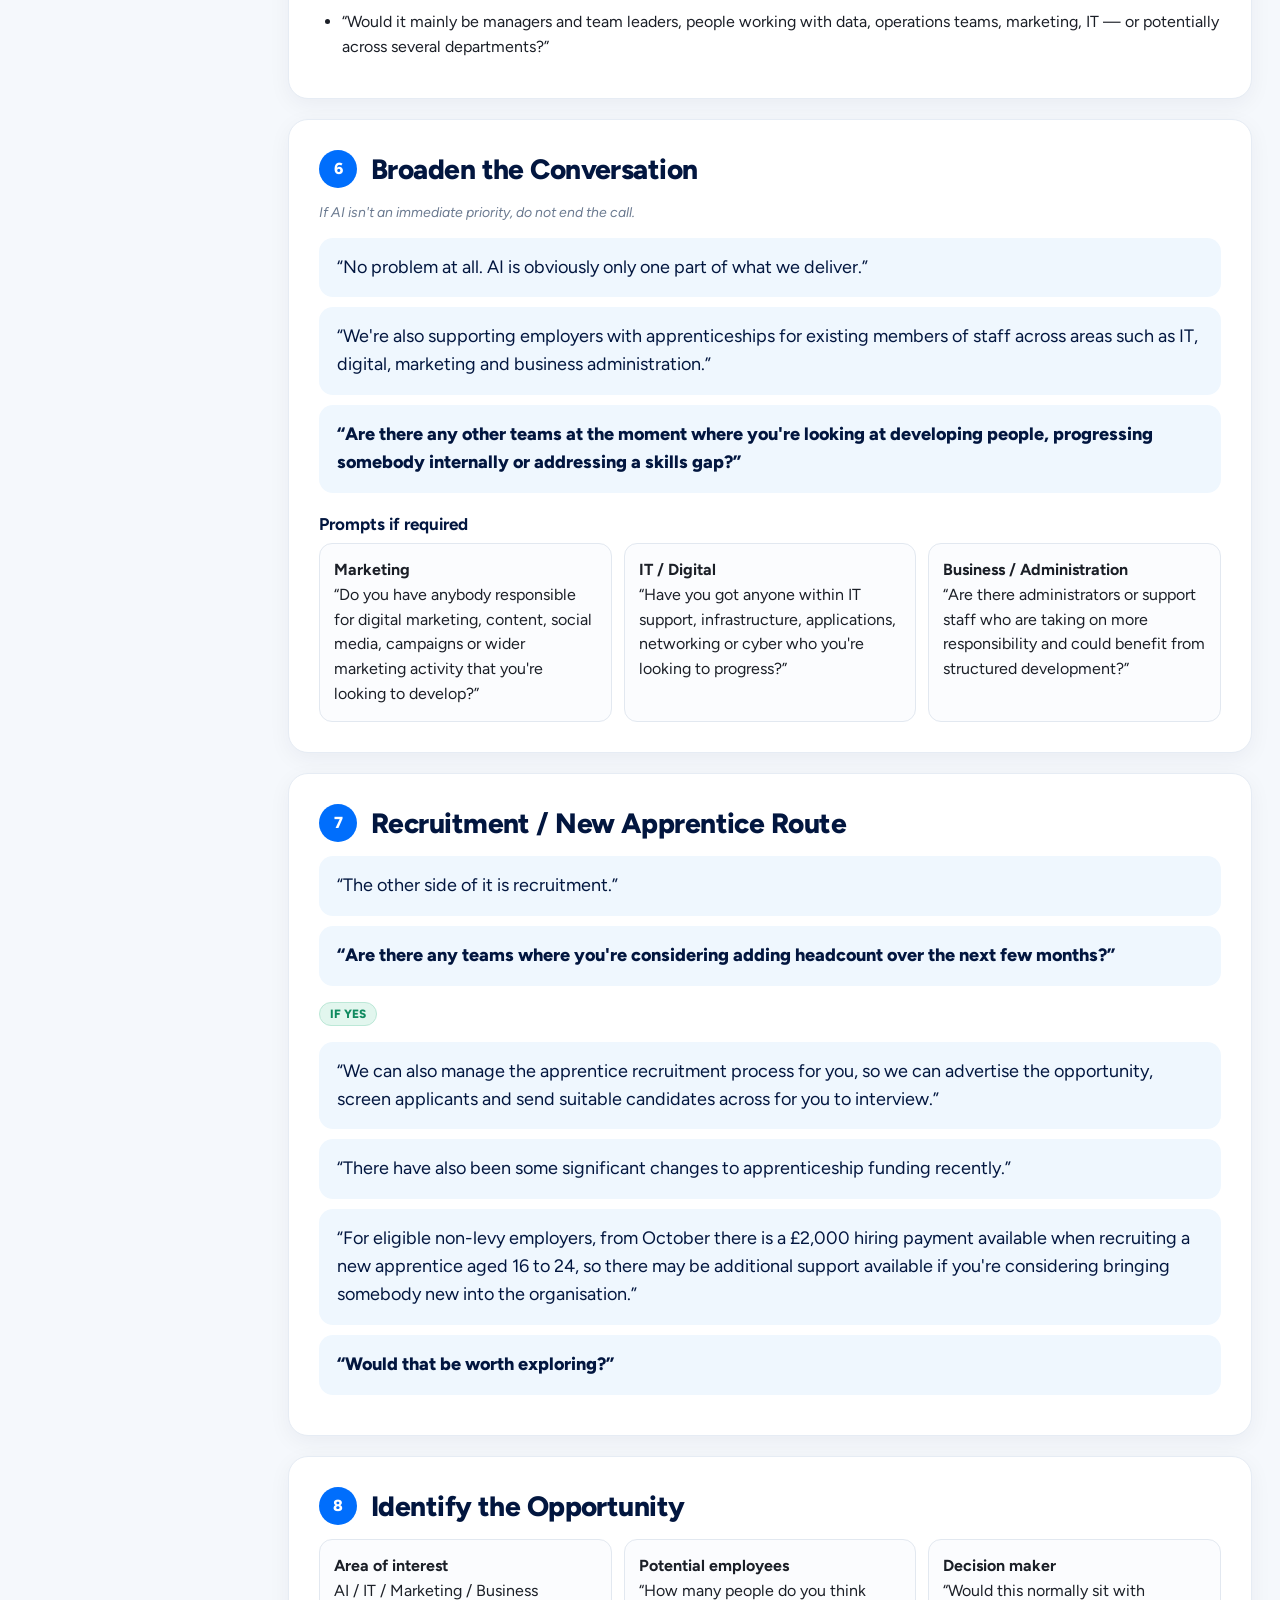
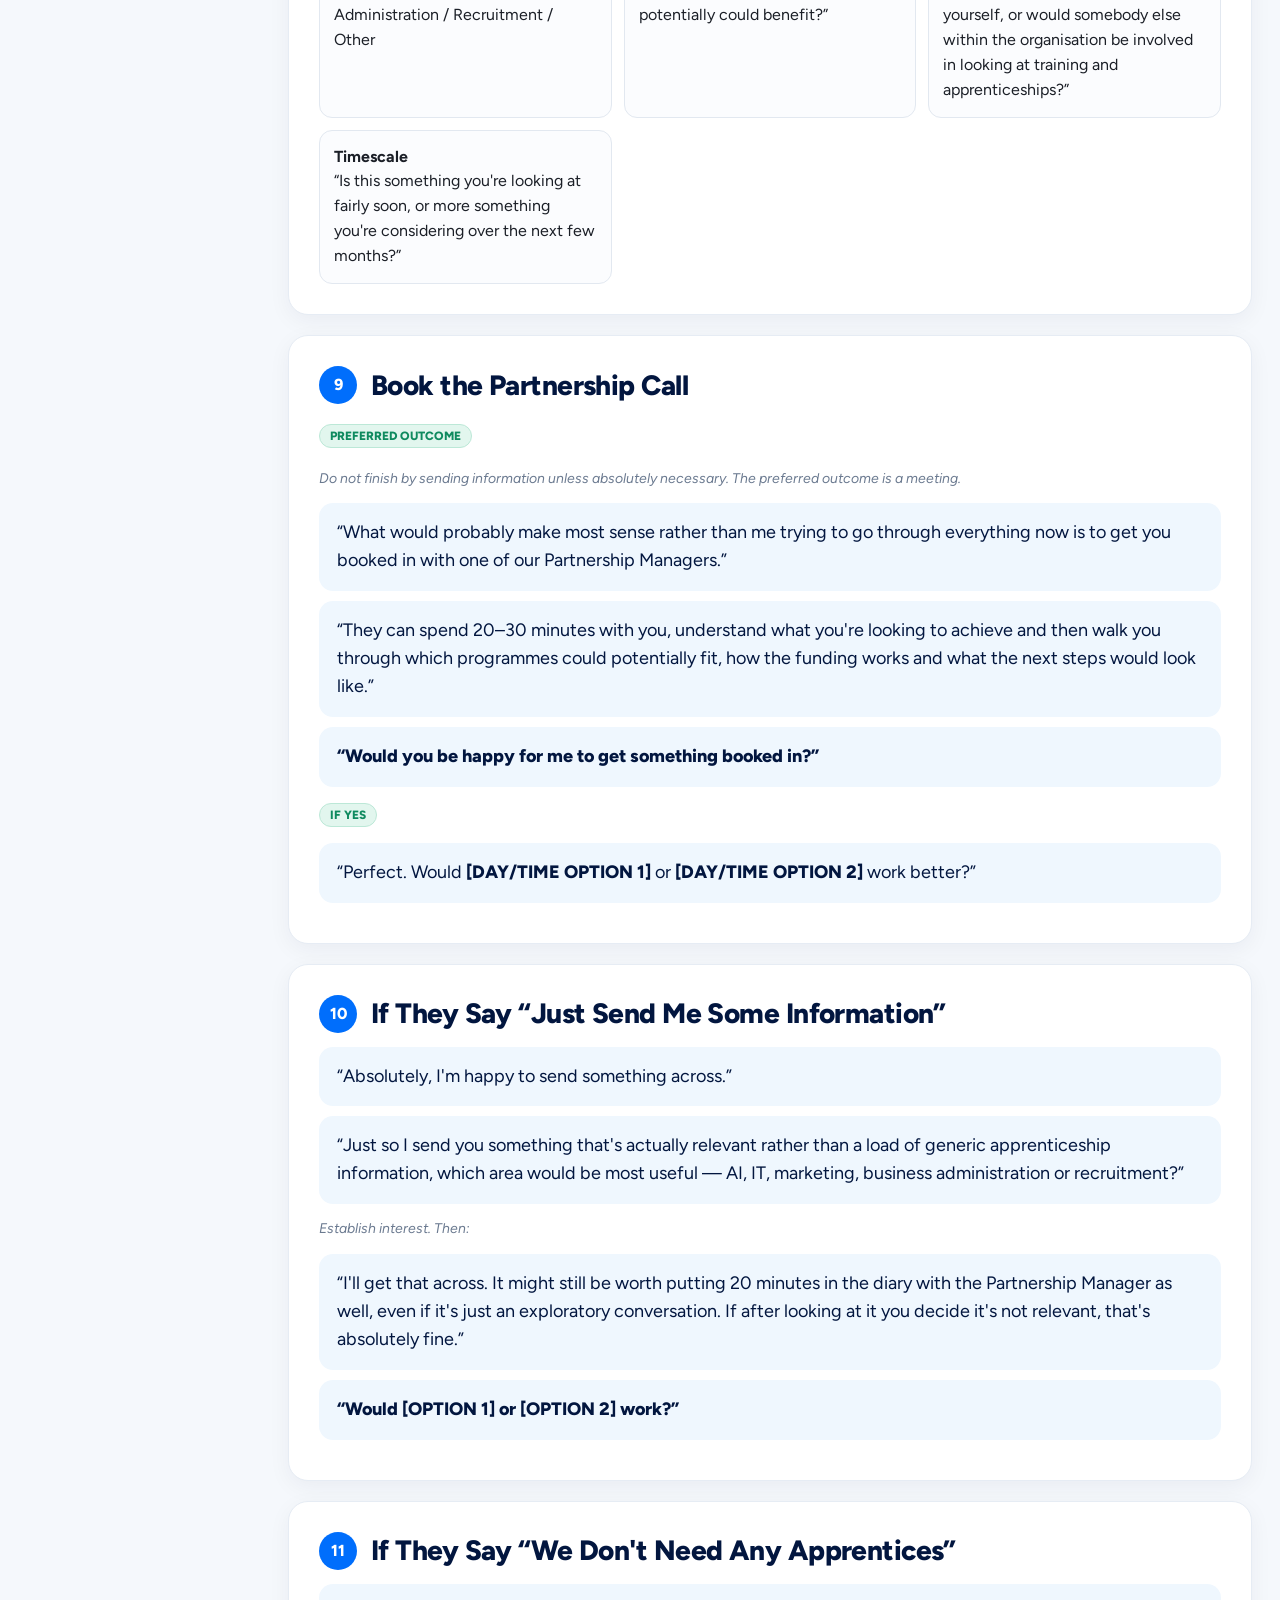
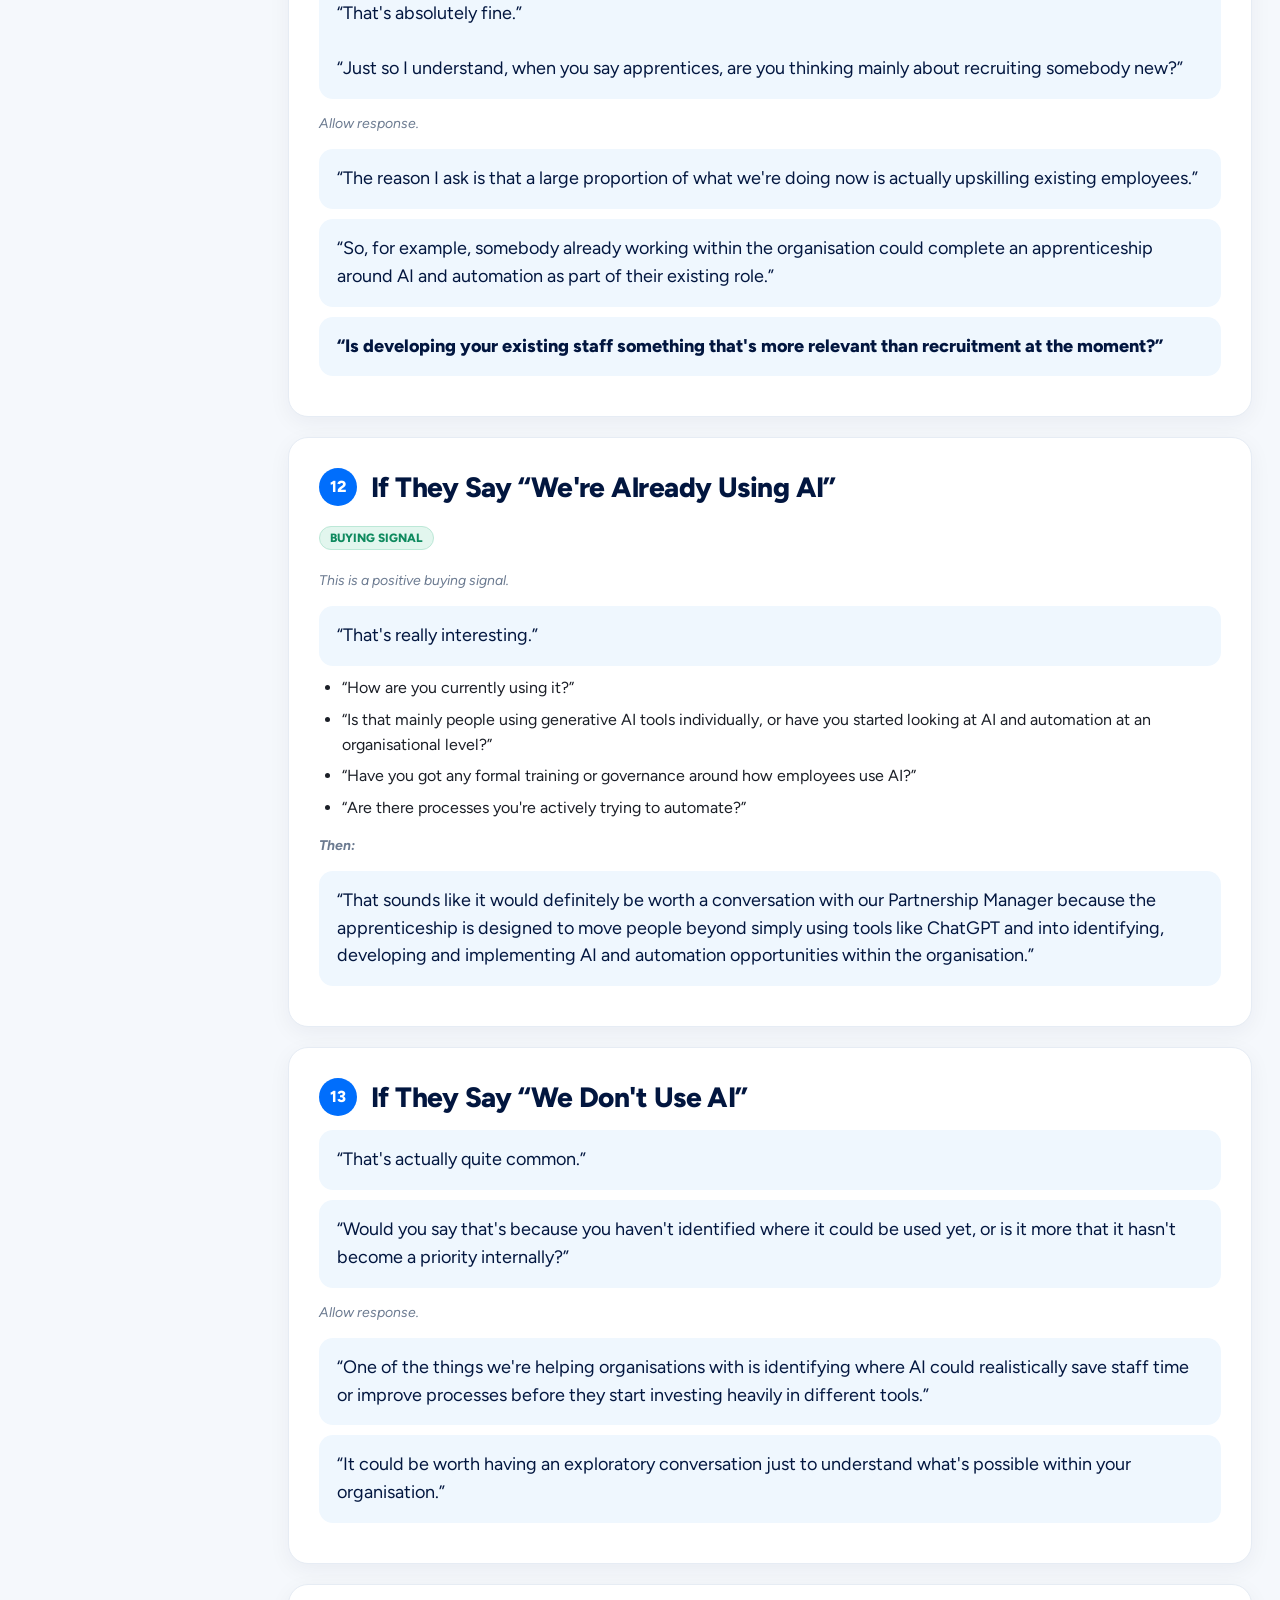
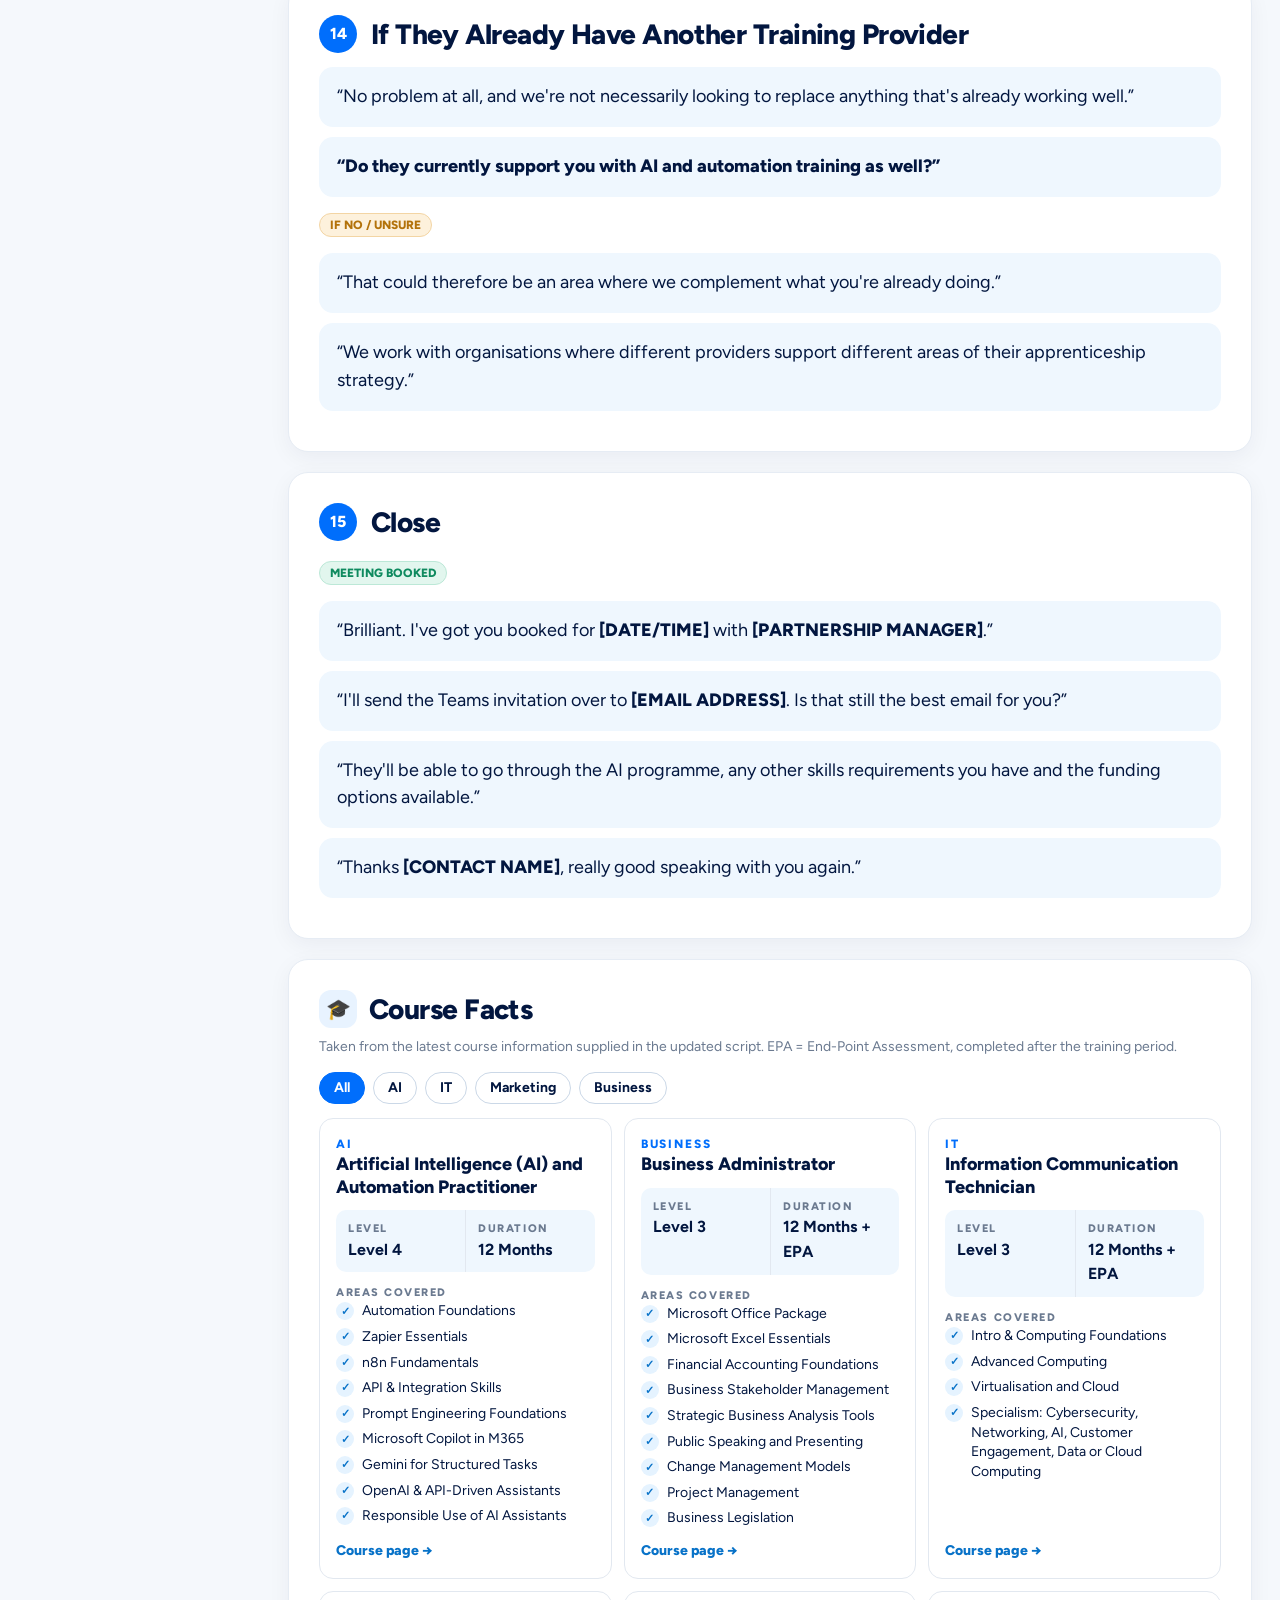
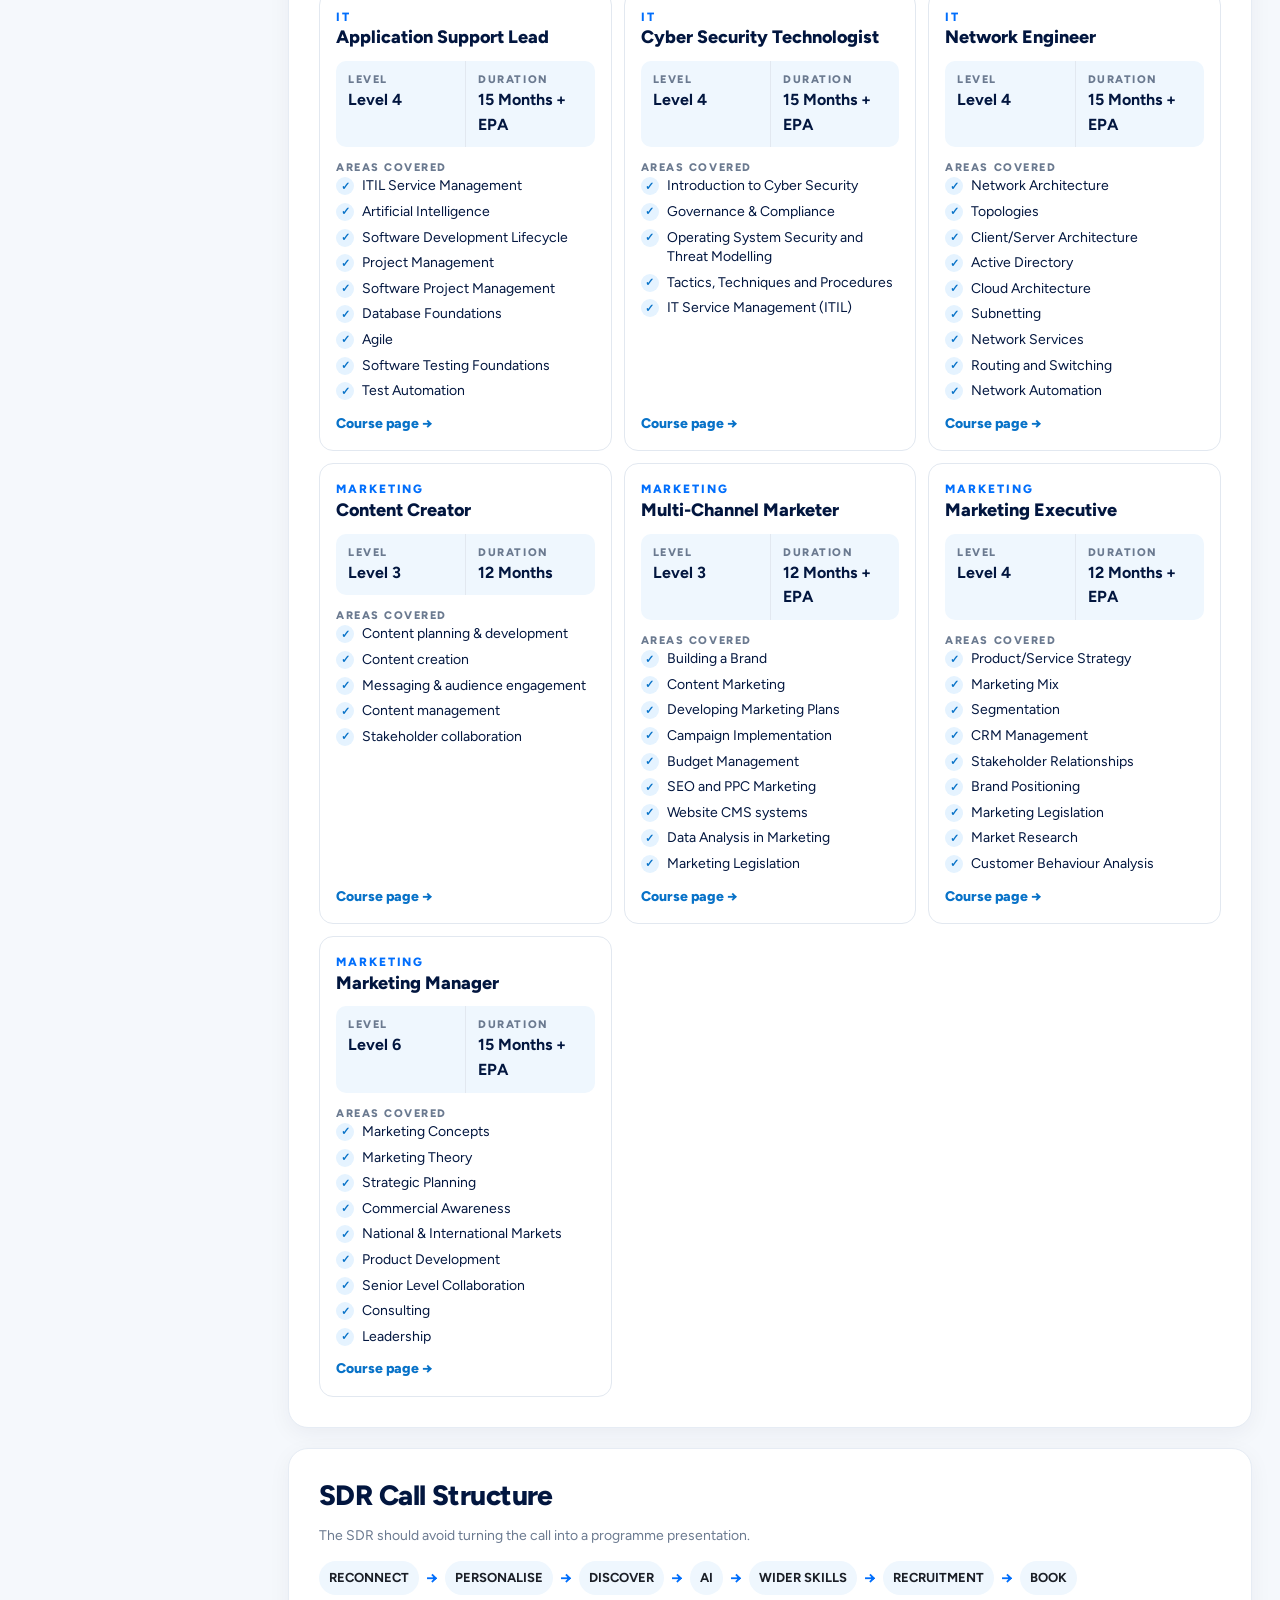
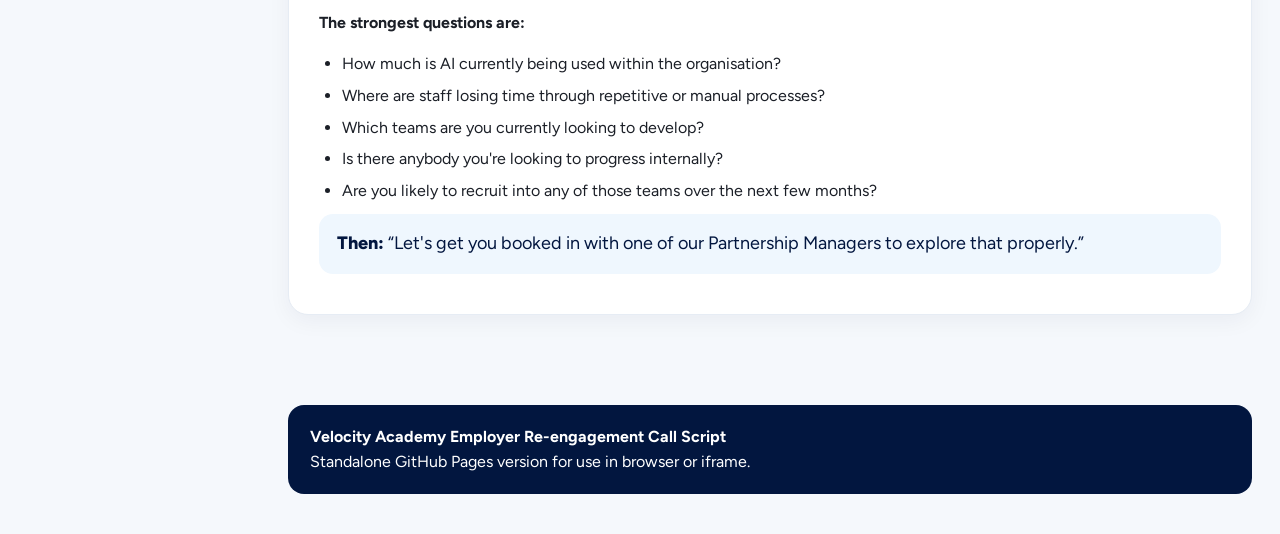
==== commit d536b3ae: "Publish latest employer re-engagement script with header Course Facts button" ====
--- a/employer-re-engagement/index.html
+++ b/employer-re-engagement/index.html
@@ -14,10 +14,15 @@
 *{box-sizing:border-box}html{scroll-behavior:smooth}
 body{margin:0;background:#f5f8fc;color:var(--text);font-family:var(--core);line-height:1.55;-webkit-font-smoothing:antialiased}
 .site-head{height:62px;background:#fff;border-bottom:1px solid var(--line);position:sticky;top:0;z-index:30}
-.site-head-inner{height:100%;display:flex;align-items:center;gap:16px;padding:0 24px 0 260px}
+.site-head-inner{height:100%;display:grid;grid-template-columns:260px minmax(0,1fr);align-items:center;padding:0}
 .brand-row{display:flex;align-items:center;gap:16px;min-width:0}
 .va-logo{width:118px;height:auto;display:block}.brand-divider{width:1px;height:30px;background:#d8e0ea}
 .campaign-title{font:700 19px/1.2 var(--core);color:var(--navy);white-space:nowrap}
+.header-course-slot{display:flex;align-items:center;justify-content:center;height:100%;border-right:1px solid var(--line);padding:0 14px}
+.header-brand-slot{display:flex;align-items:center;padding:0 24px;min-width:0}
+.header-course-btn{width:208px;height:40px;display:flex;align-items:center;justify-content:center;gap:8px;border:none;border-radius:999px;background:var(--blue);color:#fff;text-decoration:none;font:800 15px/1 var(--core);cursor:pointer;box-shadow:0 4px 14px rgba(0,110,252,.22);transition:background .15s ease,transform .15s ease}
+.header-course-btn:hover{background:#0059cc;transform:translateY(-1px)}
+.header-course-btn .course-btn-icon{font-size:19px;line-height:1}
 .page-shell{display:grid;grid-template-columns:260px minmax(0,1fr);min-height:calc(100vh - 62px)}
 .sidebar{position:sticky;top:62px;height:calc(100vh - 62px);overflow-y:auto;background:#fff;border-right:1px solid var(--line);padding:18px 12px 30px}
 .side-label{font:800 11px/1 var(--core);letter-spacing:.16em;text-transform:uppercase;color:#71829a;padding:8px 12px 9px}
@@ -61,17 +66,24 @@
 .course-link{margin-top:auto;font-size:14px;font-weight:800;color:#0872c8;text-decoration:none}.course-link:hover{text-decoration:underline}
 .reference-label{font:800 11px/1 var(--core);letter-spacing:.16em;text-transform:uppercase;color:#71829a;padding:8px 12px 9px;margin-top:16px}
 footer{max-width:1040px;margin:0 auto 40px;padding:0 28px}.foot{background:var(--navy);color:#fff;border-radius:16px;padding:20px 22px}
-@media(max-width:900px){.page-shell{grid-template-columns:220px minmax(0,1fr)}.site-head-inner{padding-left:220px}.side-link{font-size:13px}.objective .grid{grid-template-columns:repeat(2,minmax(0,1fr))}}
-@media(max-width:720px){.site-head-inner{padding:0 14px}.campaign-title{font-size:16px}.va-logo{width:105px}.page-shell{display:block}.sidebar{display:none}main{padding:18px 14px 50px}.card{padding:20px}.script{font-size:16px}.objective .grid{grid-template-columns:1fr}.objective p{font-size:16px}}
+@media(max-width:900px){.page-shell{grid-template-columns:220px minmax(0,1fr)}.site-head-inner{grid-template-columns:220px minmax(0,1fr)}.header-course-btn{width:190px}.side-link{font-size:13px}.objective .grid{grid-template-columns:repeat(2,minmax(0,1fr))}}
+@media(max-width:720px){.site-head{height:auto}.site-head-inner{grid-template-columns:1fr;padding:8px 12px}.header-course-slot{border-right:0;border-bottom:1px solid var(--line);padding:4px 0 9px}.header-course-btn{width:100%;max-width:300px}.header-brand-slot{padding:8px 2px 2px}.campaign-title{font-size:16px}.va-logo{width:105px}.page-shell{display:block}.sidebar{display:none}main{padding:18px 14px 50px}.card{padding:20px}.script{font-size:16px}.objective .grid{grid-template-columns:1fr}.objective p{font-size:16px}}
 </style>
 </head>
 <body>
 <header class="site-head">
   <div class="site-head-inner">
+    <div class="header-course-slot">
+      <a class="header-course-btn" href="#courses" aria-label="Jump to Course Facts">
+        <span class="course-btn-icon">🎓</span><span>Course Facts</span>
+      </a>
+    </div>
+    <div class="header-brand-slot">
     <div class="brand-row">
       <img class="va-logo" src="https://s3-eu-west-1.amazonaws.com/tpd/logos/5ad8af2e10c9e8000180c5f5/0x0.png" alt="Velocity Academy">
       <span class="brand-divider" aria-hidden="true"></span>
       <div class="campaign-title">Employer Re-engagement Campaign</div>
+    </div>
     </div>
   </div>
 </header>
@@ -109,7 +121,7 @@
 
 <section class="card" id="s3"><div class="title"><span class="num">3</span><h2>Reason for the Call</h2></div><p class="note">Once some rapport has been established:</p><div class="script">“The main reason I wanted to get back in touch is that quite a lot has changed at Velocity since we last spoke, particularly around the programmes we're delivering for existing employees.”</div><div class="script"><strong>“We're doing a lot at the moment around helping organisations upskill their current workforce, rather than apprenticeships necessarily meaning bringing somebody new into the business.”</strong></div><div class="script"><strong>“One of the biggest areas we're seeing employers looking at currently is AI and automation.”</strong></div></section>
 
-<section class="card" id="s4"><div class="title"><span class="num">4</span><h2>AI Discovery</h2></div><span class="chip">MAIN FOCUS</span><div class="script"><strong>“Out of interest, how much is AI being used within [EMPLOYER NAME] at the moment?”</strong></div><h3>Follow-up questions</h3><ul><li>“Are staff currently using tools such as ChatGPT, Microsoft Copilot or other AI tools?”</li><li>“Would you say that's something being actively encouraged by the business, or is it more individual employees experimenting with it themselves?”</li><li>“Are there any teams where you're currently looking at improving productivity or reducing repetitive/manual work?”</li><li>“Are there processes within the organisation that you know could probably be automated but haven't really been looked at yet?”</li><li>“Is AI something that's currently on the agenda for your management team?”</li></ul></section>
+<section class="card" id="s4"><div class="title"><span class="num">4</span><h2>AI Discovery</h2></div><span class="chip">MAIN FOCUS</span><p class="note">This should be the main focus of the conversation.</p><div class="script"><strong>“Out of interest, how much is AI being used within [EMPLOYER NAME] at the moment?”</strong></div><h3>Follow-up questions</h3><ul><li>“Are staff currently using tools such as ChatGPT, Microsoft Copilot or other AI tools?”</li><li>“Would you say that's something being actively encouraged by the business, or is it more individual employees experimenting with it themselves?”</li><li>“Are there any teams where you're currently looking at improving productivity or reducing repetitive/manual work?”</li><li>“Are there processes within the organisation that you know could probably be automated but haven't really been looked at yet?”</li><li>“Is AI something that's currently on the agenda for your management team?”</li></ul><p class="note" style="font-style:normal"><strong>Interested?</strong> <a href="#s5">5. Position the AI &amp; Automation Apprenticeship</a> · <strong>Not a priority?</strong> <a href="#s6">6. Broaden the Conversation</a></p></section>
 
 <section class="card" id="s5"><div class="title"><span class="num">5</span><h2>Position the AI &amp; Automation Apprenticeship</h2></div><p class="note">Use this if there is any indication of interest.</p><div class="script">“That sounds very similar to the conversations we're having with quite a few employers.”</div><div class="script"><strong>“We now deliver an AI &amp; Automation Practitioner apprenticeship, which is designed for existing members of staff rather than somebody needing to already be an AI specialist.”</strong></div><div class="script">“The idea is to help employees understand where AI can practically be used within their role and organisation — things like identifying processes that can be improved, using generative AI effectively, automation, working with data and implementing AI solutions within the business.”</div><div class="script">“So it isn't just learning the theory of AI. The focus is very much on applying it back into their day-to-day role.”</div><h3>Qualification questions</h3><ul><li>“Who within the organisation do you think would benefit most from something like that?”</li><li>“Would it mainly be managers and team leaders, people working with data, operations teams, marketing, IT — or potentially across several departments?”</li></ul></section>
 
@@ -121,11 +133,11 @@
 
 <section class="card" id="s9"><div class="title"><span class="num">9</span><h2>Book the Partnership Call</h2></div><span class="chip green">PREFERRED OUTCOME</span><p class="note">Do not finish by sending information unless absolutely necessary. The preferred outcome is a meeting.</p><div class="script">“What would probably make most sense rather than me trying to go through everything now is to get you booked in with one of our Partnership Managers.”</div><div class="script">“They can spend 20–30 minutes with you, understand what you're looking to achieve and then walk you through which programmes could potentially fit, how the funding works and what the next steps would look like.”</div><div class="script"><strong>“Would you be happy for me to get something booked in?”</strong></div><span class="chip green">IF YES</span><div class="script">“Perfect. Would <strong>[DAY/TIME OPTION 1]</strong> or <strong>[DAY/TIME OPTION 2]</strong> work better?”</div></section>
 
-<section class="card" id="s10"><div class="title"><span class="num">10</span><h2>If They Say “Just Send Me Some Information”</h2></div><div class="script">“Absolutely, I'm happy to send something across.”</div><div class="script">“Just so I send you something that's actually relevant rather than a load of generic apprenticeship information, which area would be most useful — AI, IT, marketing, business administration or recruitment?”</div><div class="script">“I'll get that across. It might still be worth putting 20 minutes in the diary with the Partnership Manager as well, even if it's just an exploratory conversation. If after looking at it you decide it's not relevant, that's absolutely fine.”</div><div class="script"><strong>“Would [OPTION 1] or [OPTION 2] work?”</strong></div></section>
-
-<section class="card" id="s11"><div class="title"><span class="num">11</span><h2>If They Say “We Don't Need Any Apprentices”</h2></div><div class="script">“That's absolutely fine.”<br><br>“Just so I understand, when you say apprentices, are you thinking mainly about recruiting somebody new?”</div><div class="script">“The reason I ask is that a large proportion of what we're doing now is actually upskilling existing employees.”</div><div class="script">“So, for example, somebody already working within the organisation could complete an apprenticeship around AI and automation as part of their existing role.”</div><div class="script"><strong>“Is developing your existing staff something that's more relevant than recruitment at the moment?”</strong></div></section>
-
-<section class="card" id="s12"><div class="title"><span class="num">12</span><h2>If They Say “We're Already Using AI”</h2></div><span class="chip green">BUYING SIGNAL</span><div class="script">“That's really interesting.”</div><ul><li>“How are you currently using it?”</li><li>“Is that mainly people using generative AI tools individually, or have you started looking at AI and automation at an organisational level?”</li><li>“Have you got any formal training or governance around how employees use AI?”</li><li>“Are there processes you're actively trying to automate?”</li></ul><p class="note"><strong>Then:</strong></p><div class="script">“That sounds like it would definitely be worth a conversation with our Partnership Manager because the apprenticeship is designed to move people beyond simply using tools like ChatGPT and into identifying, developing and implementing AI and automation opportunities within the organisation.”</div></section>
+<section class="card" id="s10"><div class="title"><span class="num">10</span><h2>If They Say “Just Send Me Some Information”</h2></div><div class="script">“Absolutely, I'm happy to send something across.”</div><div class="script">“Just so I send you something that's actually relevant rather than a load of generic apprenticeship information, which area would be most useful — AI, IT, marketing, business administration or recruitment?”</div><p class="note">Establish interest. Then:</p><div class="script">“I'll get that across. It might still be worth putting 20 minutes in the diary with the Partnership Manager as well, even if it's just an exploratory conversation. If after looking at it you decide it's not relevant, that's absolutely fine.”</div><div class="script"><strong>“Would [OPTION 1] or [OPTION 2] work?”</strong></div></section>
+
+<section class="card" id="s11"><div class="title"><span class="num">11</span><h2>If They Say “We Don't Need Any Apprentices”</h2></div><div class="script">“That's absolutely fine.”<br><br>“Just so I understand, when you say apprentices, are you thinking mainly about recruiting somebody new?”</div><p class="note">Allow response.</p><div class="script">“The reason I ask is that a large proportion of what we're doing now is actually upskilling existing employees.”</div><div class="script">“So, for example, somebody already working within the organisation could complete an apprenticeship around AI and automation as part of their existing role.”</div><div class="script"><strong>“Is developing your existing staff something that's more relevant than recruitment at the moment?”</strong></div></section>
+
+<section class="card" id="s12"><div class="title"><span class="num">12</span><h2>If They Say “We're Already Using AI”</h2></div><span class="chip green">BUYING SIGNAL</span><p class="note">This is a positive buying signal.</p><div class="script">“That's really interesting.”</div><ul><li>“How are you currently using it?”</li><li>“Is that mainly people using generative AI tools individually, or have you started looking at AI and automation at an organisational level?”</li><li>“Have you got any formal training or governance around how employees use AI?”</li><li>“Are there processes you're actively trying to automate?”</li></ul><p class="note"><strong>Then:</strong></p><div class="script">“That sounds like it would definitely be worth a conversation with our Partnership Manager because the apprenticeship is designed to move people beyond simply using tools like ChatGPT and into identifying, developing and implementing AI and automation opportunities within the organisation.”</div></section>
 
 <section class="card" id="s13"><div class="title"><span class="num">13</span><h2>If They Say “We Don't Use AI”</h2></div><div class="script">“That's actually quite common.”</div><div class="script">“Would you say that's because you haven't identified where it could be used yet, or is it more that it hasn't become a priority internally?”</div><p class="note">Allow response.</p><div class="script">“One of the things we're helping organisations with is identifying where AI could realistically save staff time or improve processes before they start investing heavily in different tools.”</div><div class="script">“It could be worth having an exploratory conversation just to understand what's possible within your organisation.”</div></section>
 
@@ -206,13 +218,22 @@
     <a class="course-link" href="https://velocity-academy.co.uk/courses/marketing/marketing-manager/" target="_blank" rel="noopener">Course page →</a>
   </article></div>
 </section>
-<section class="card" id="structure"><h2>SDR Call Structure</h2><div class="flow" style="margin-top:14px"><span>RECONNECT</span><b>→</b><span>PERSONALISE</span><b>→</b><span>DISCOVER</span><b>→</b><span>AI</span><b>→</b><span>WIDER SKILLS</span><b>→</b><span>RECRUITMENT</span><b>→</b><span>BOOK</span></div><p><strong>The strongest questions are:</strong></p><ul><li>How much is AI currently being used within the organisation?</li><li>Where are staff losing time through repetitive or manual processes?</li><li>Which teams are you currently looking to develop?</li><li>Is there anybody you're looking to progress internally?</li><li>Are you likely to recruit into any of those teams over the next few months?</li></ul><div class="script"><strong>Then:</strong> “Let's get you booked in with one of our Partnership Managers to explore that properly.”</div></section>
+<section class="card" id="structure"><h2>SDR Call Structure</h2><p class="note" style="font-style:normal">The SDR should avoid turning the call into a programme presentation.</p><div class="flow" style="margin-top:14px"><span>RECONNECT</span><b>→</b><span>PERSONALISE</span><b>→</b><span>DISCOVER</span><b>→</b><span>AI</span><b>→</b><span>WIDER SKILLS</span><b>→</b><span>RECRUITMENT</span><b>→</b><span>BOOK</span></div><p><strong>The strongest questions are:</strong></p><ul><li>How much is AI currently being used within the organisation?</li><li>Where are staff losing time through repetitive or manual processes?</li><li>Which teams are you currently looking to develop?</li><li>Is there anybody you're looking to progress internally?</li><li>Are you likely to recruit into any of those teams over the next few months?</li></ul><div class="script"><strong>Then:</strong> “Let's get you booked in with one of our Partnership Managers to explore that properly.”</div></section>
 </main>
 <footer><div class="foot"><strong>Velocity Academy Employer Re-engagement Call Script</strong><br>Standalone GitHub Pages version for use in browser or iframe.</div></footer>
 </div>
 </div>
 <script>
 (function(){
+  const courseHeaderBtn=document.querySelector(".header-course-btn");
+  if(courseHeaderBtn){
+    courseHeaderBtn.addEventListener("click",e=>{
+      e.preventDefault();
+      const target=document.getElementById("courses");
+      if(target) target.scrollIntoView({behavior:"smooth",block:"start"});
+      history.replaceState(null,"","#courses");
+    });
+  }
   const links=[...document.querySelectorAll(".side-link")];
   links.forEach(a=>a.addEventListener("click",()=>{links.forEach(x=>x.classList.remove("active"));a.classList.add("active");}));
   const filters=[...document.querySelectorAll(".course-filter")];
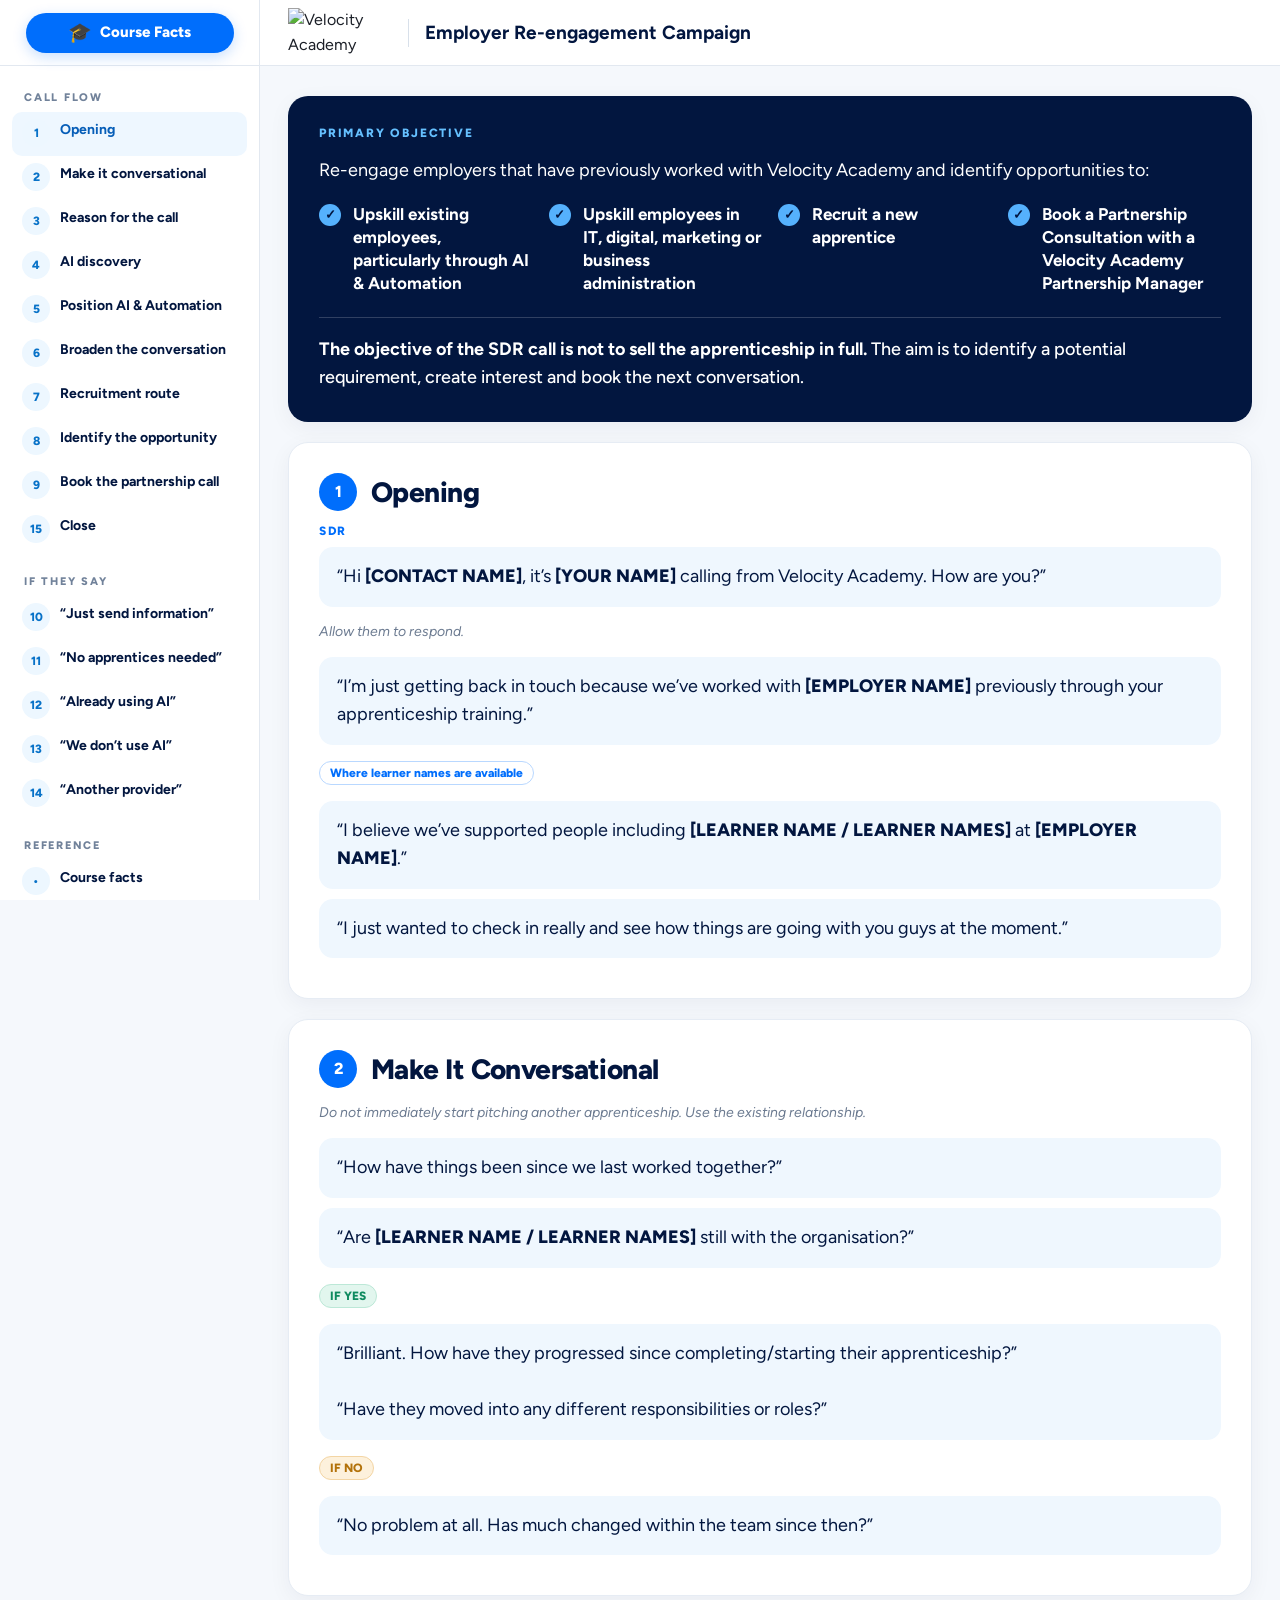
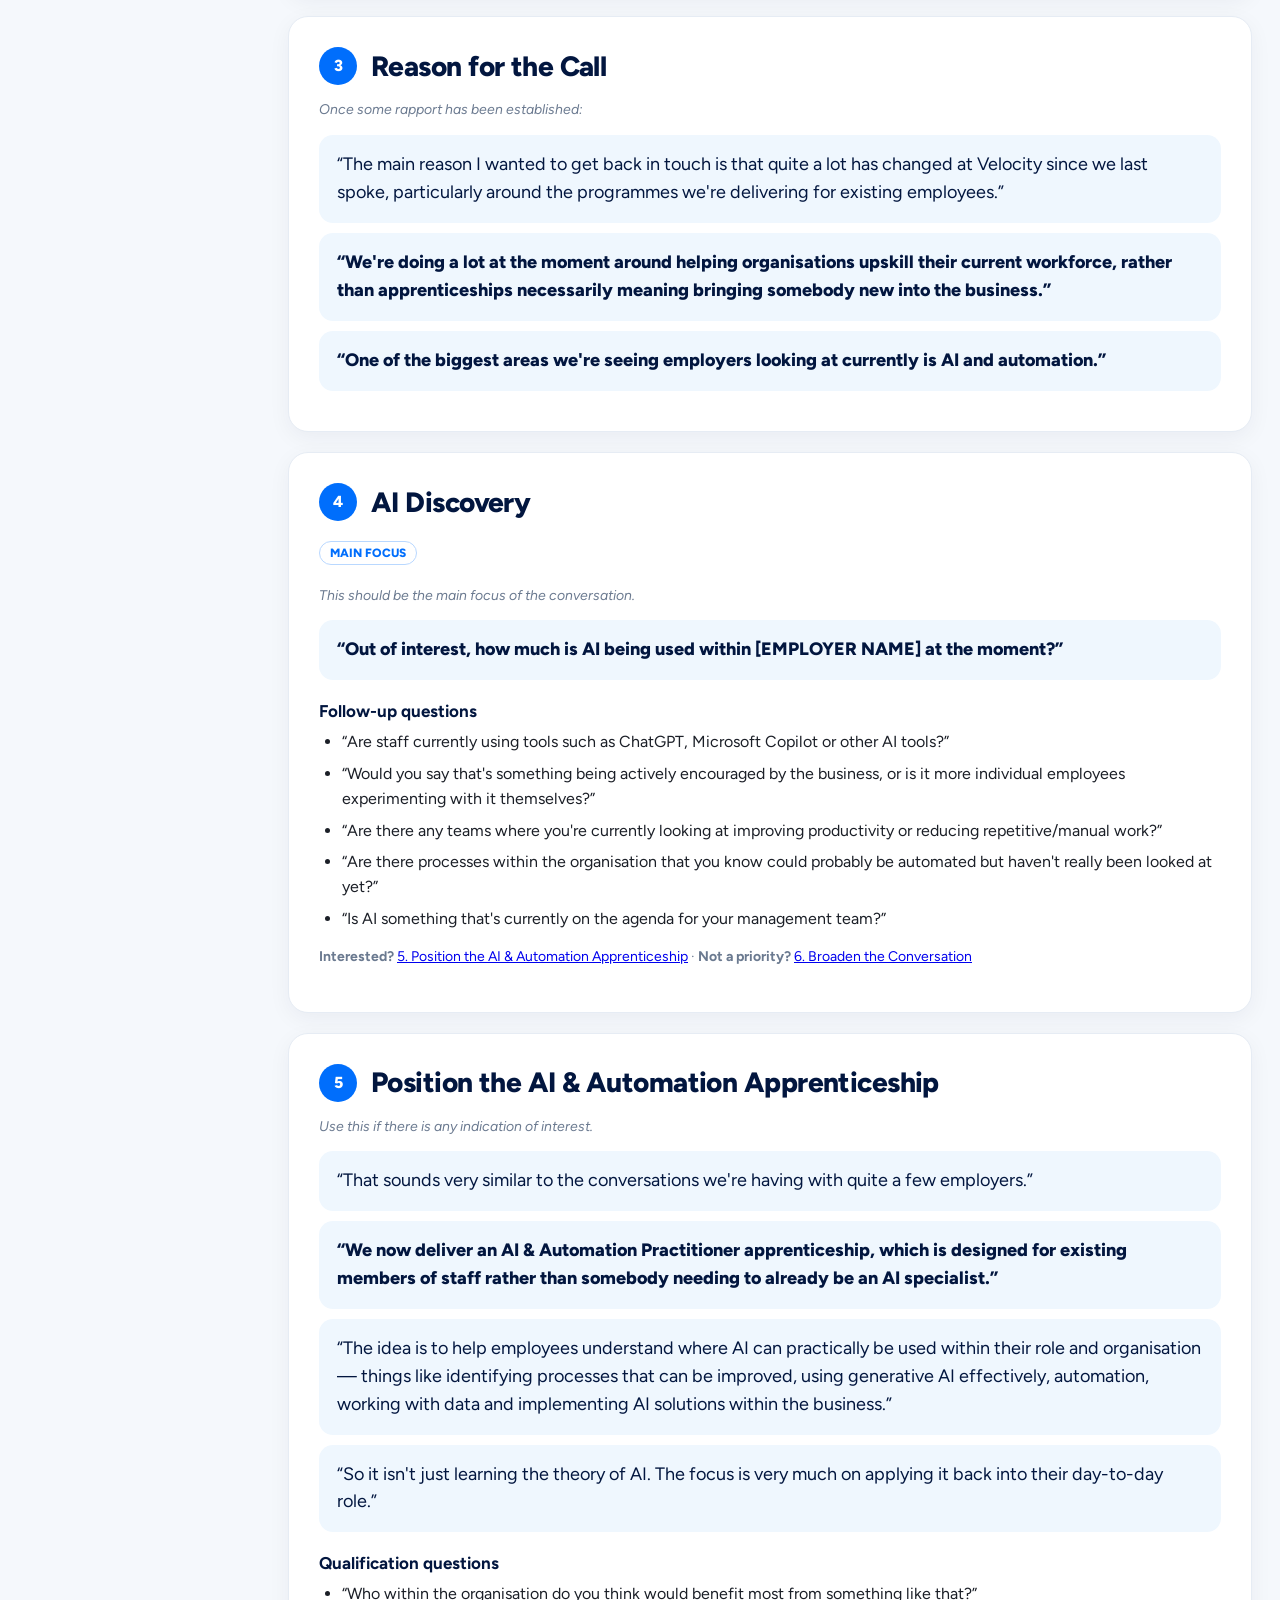
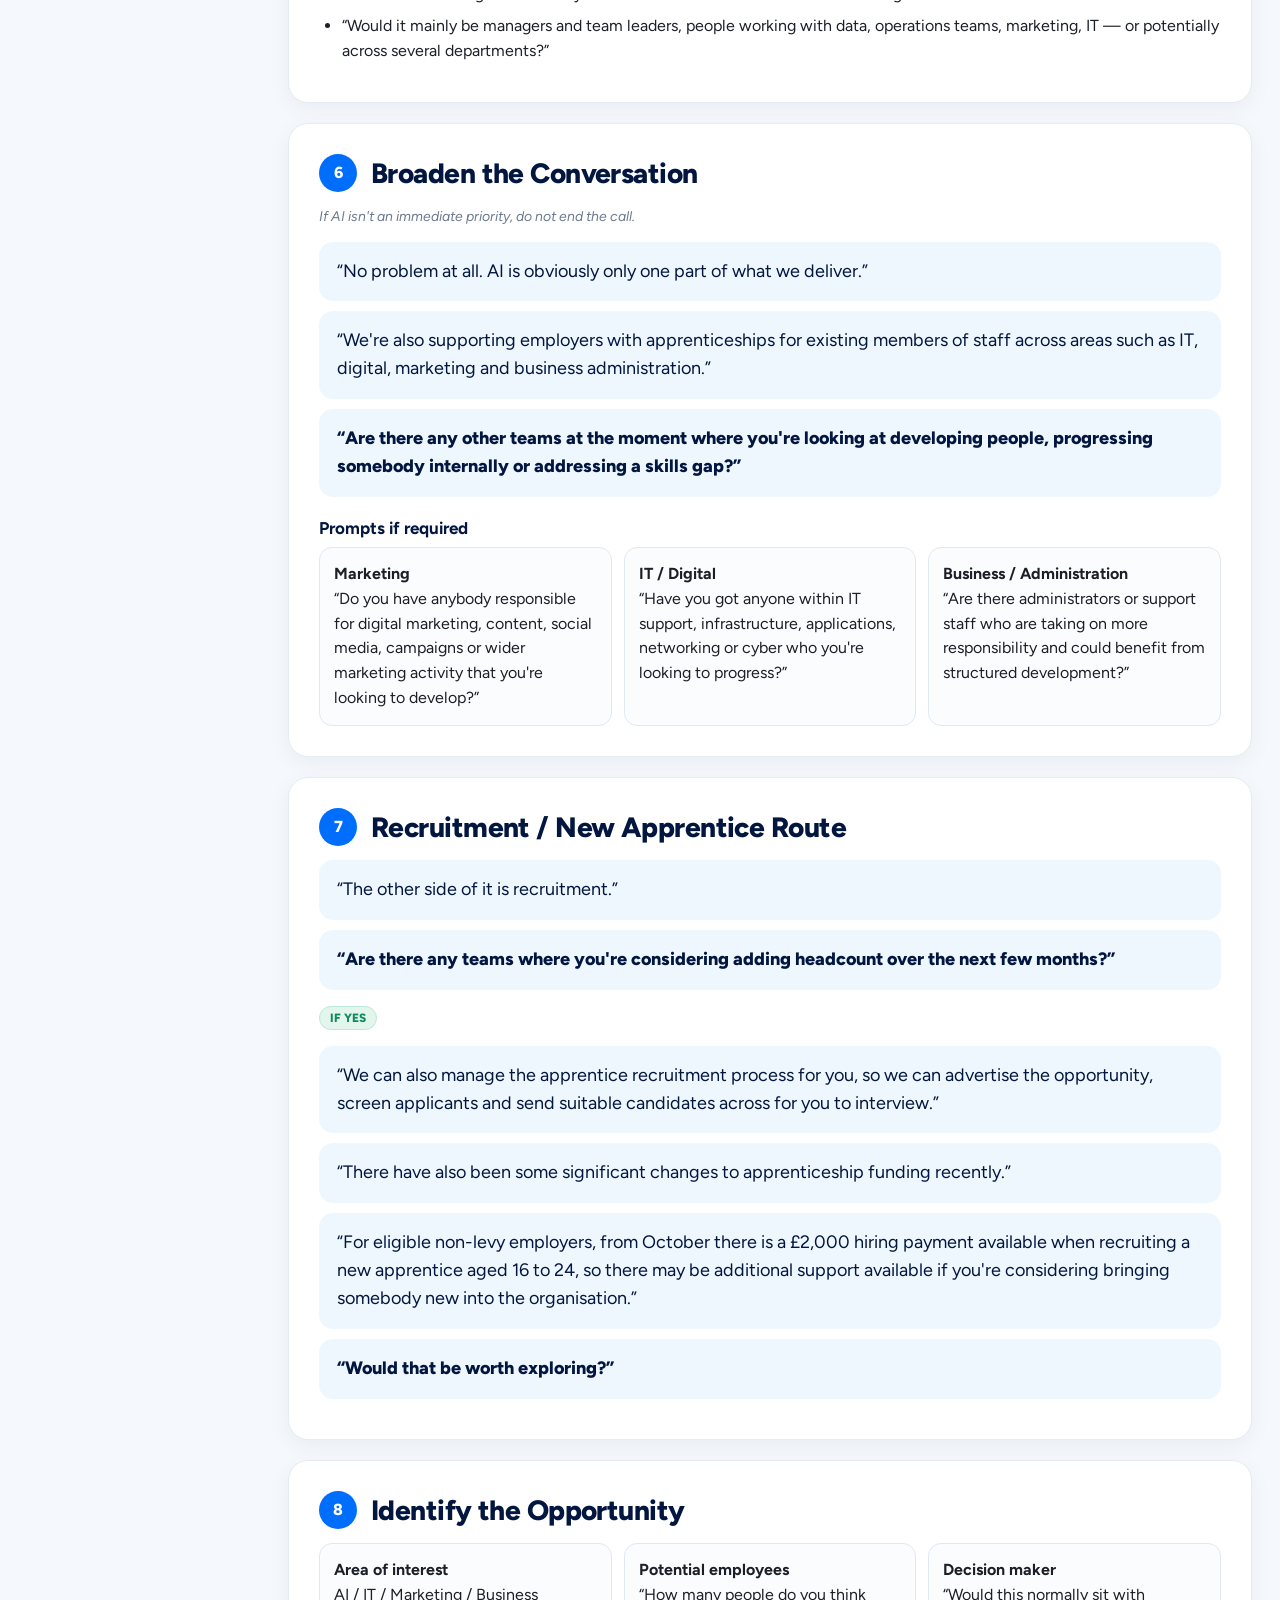
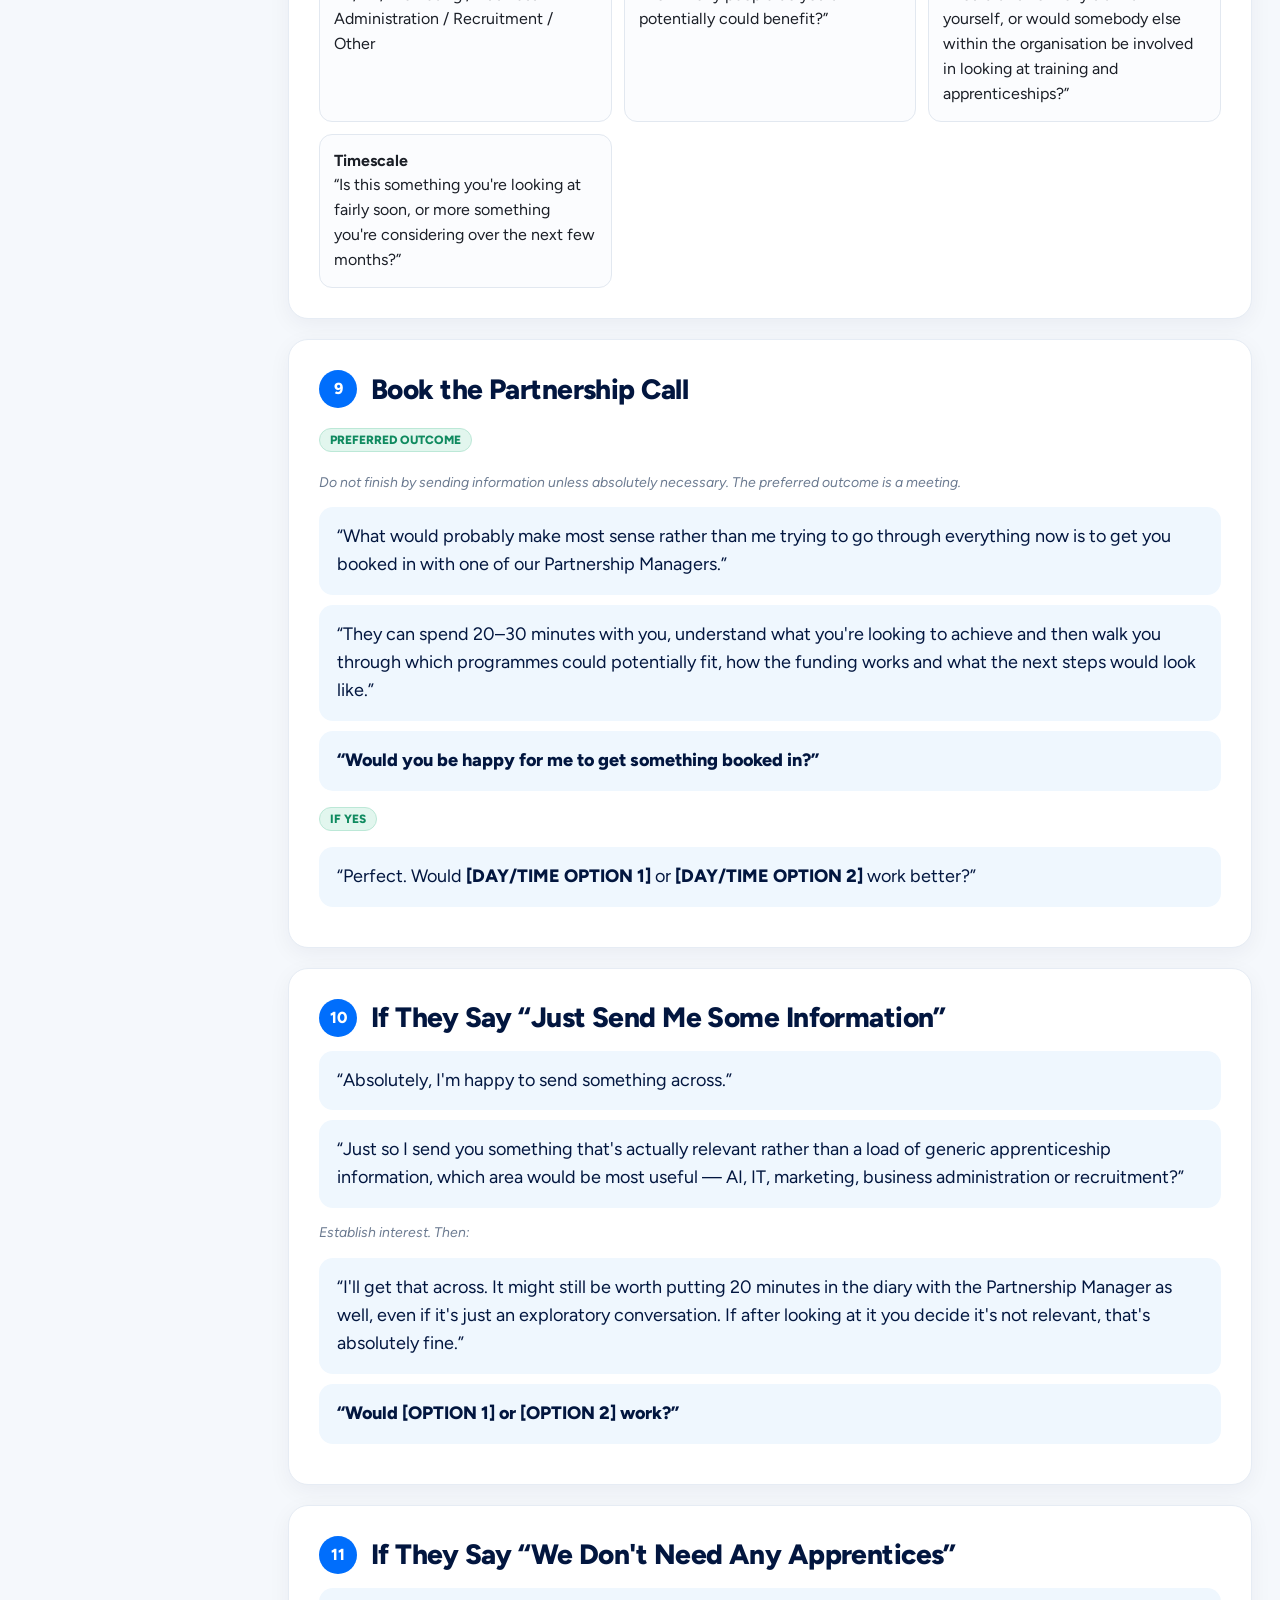
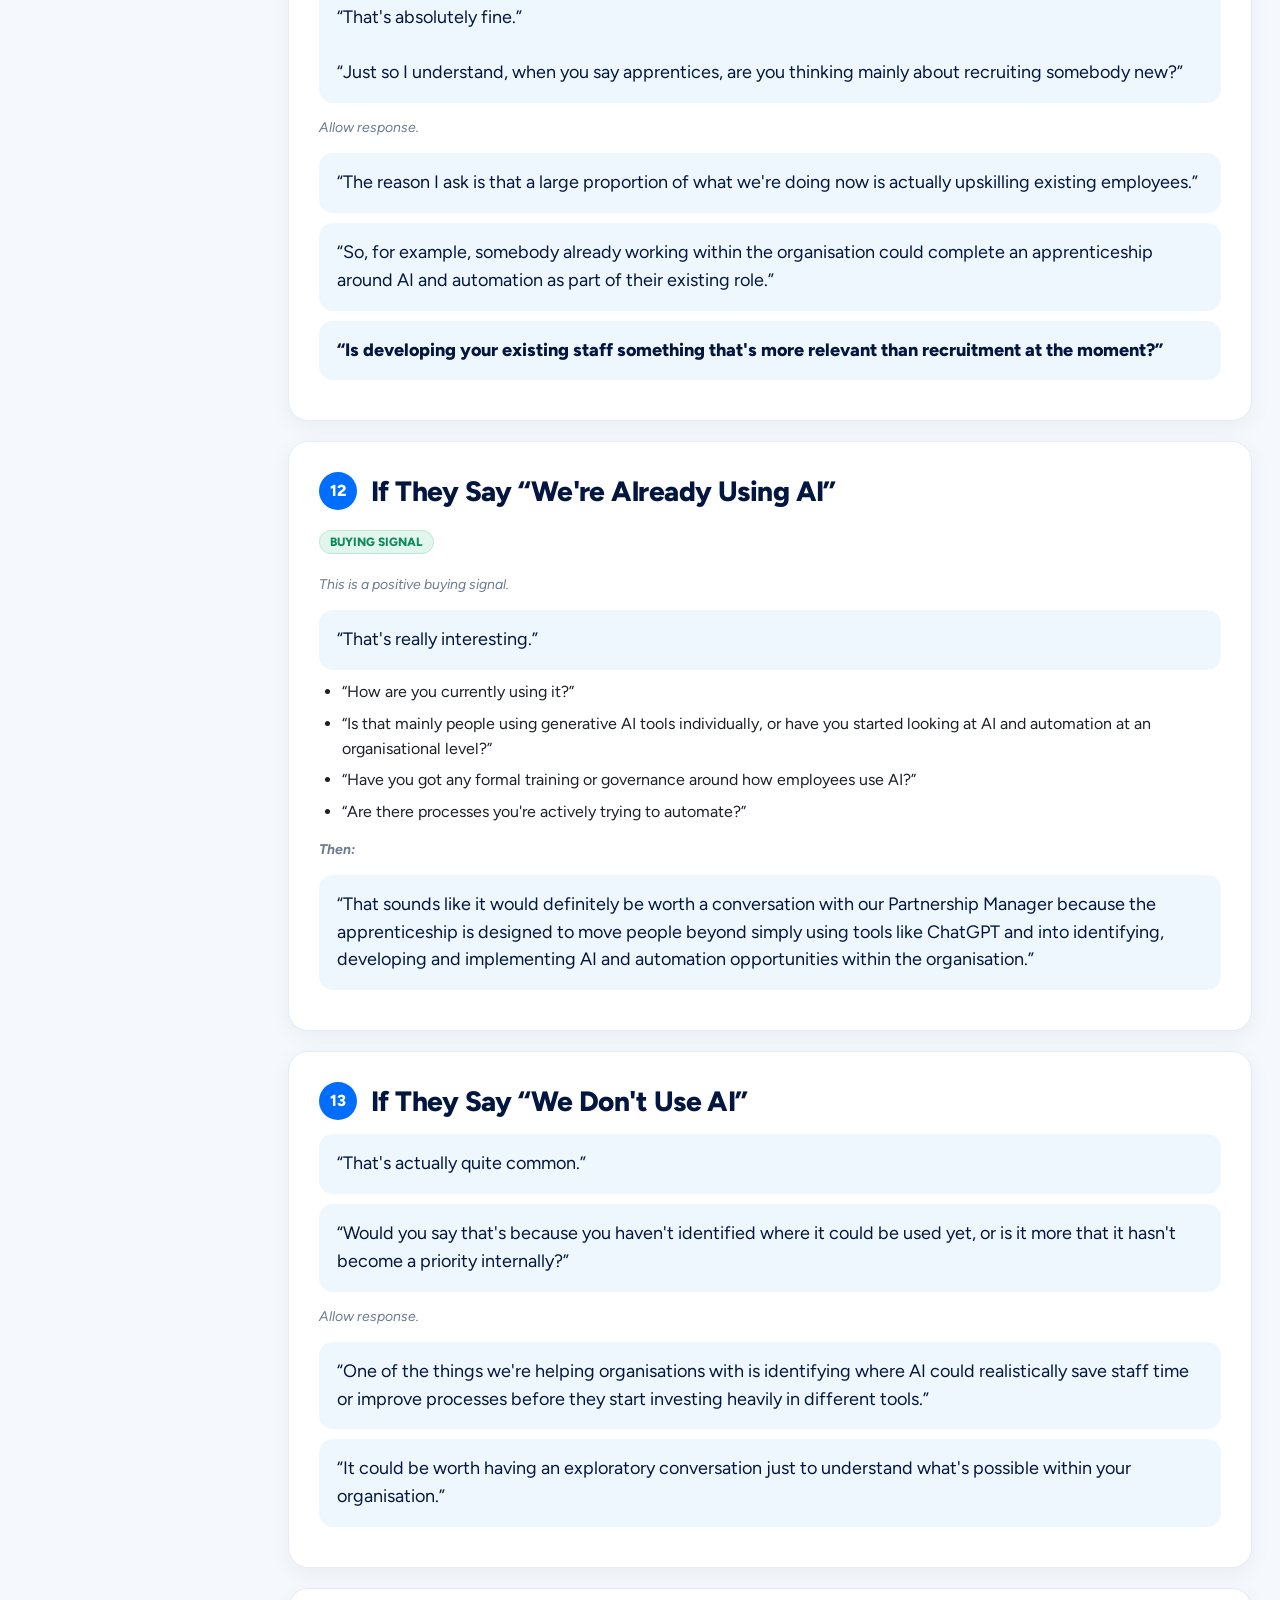
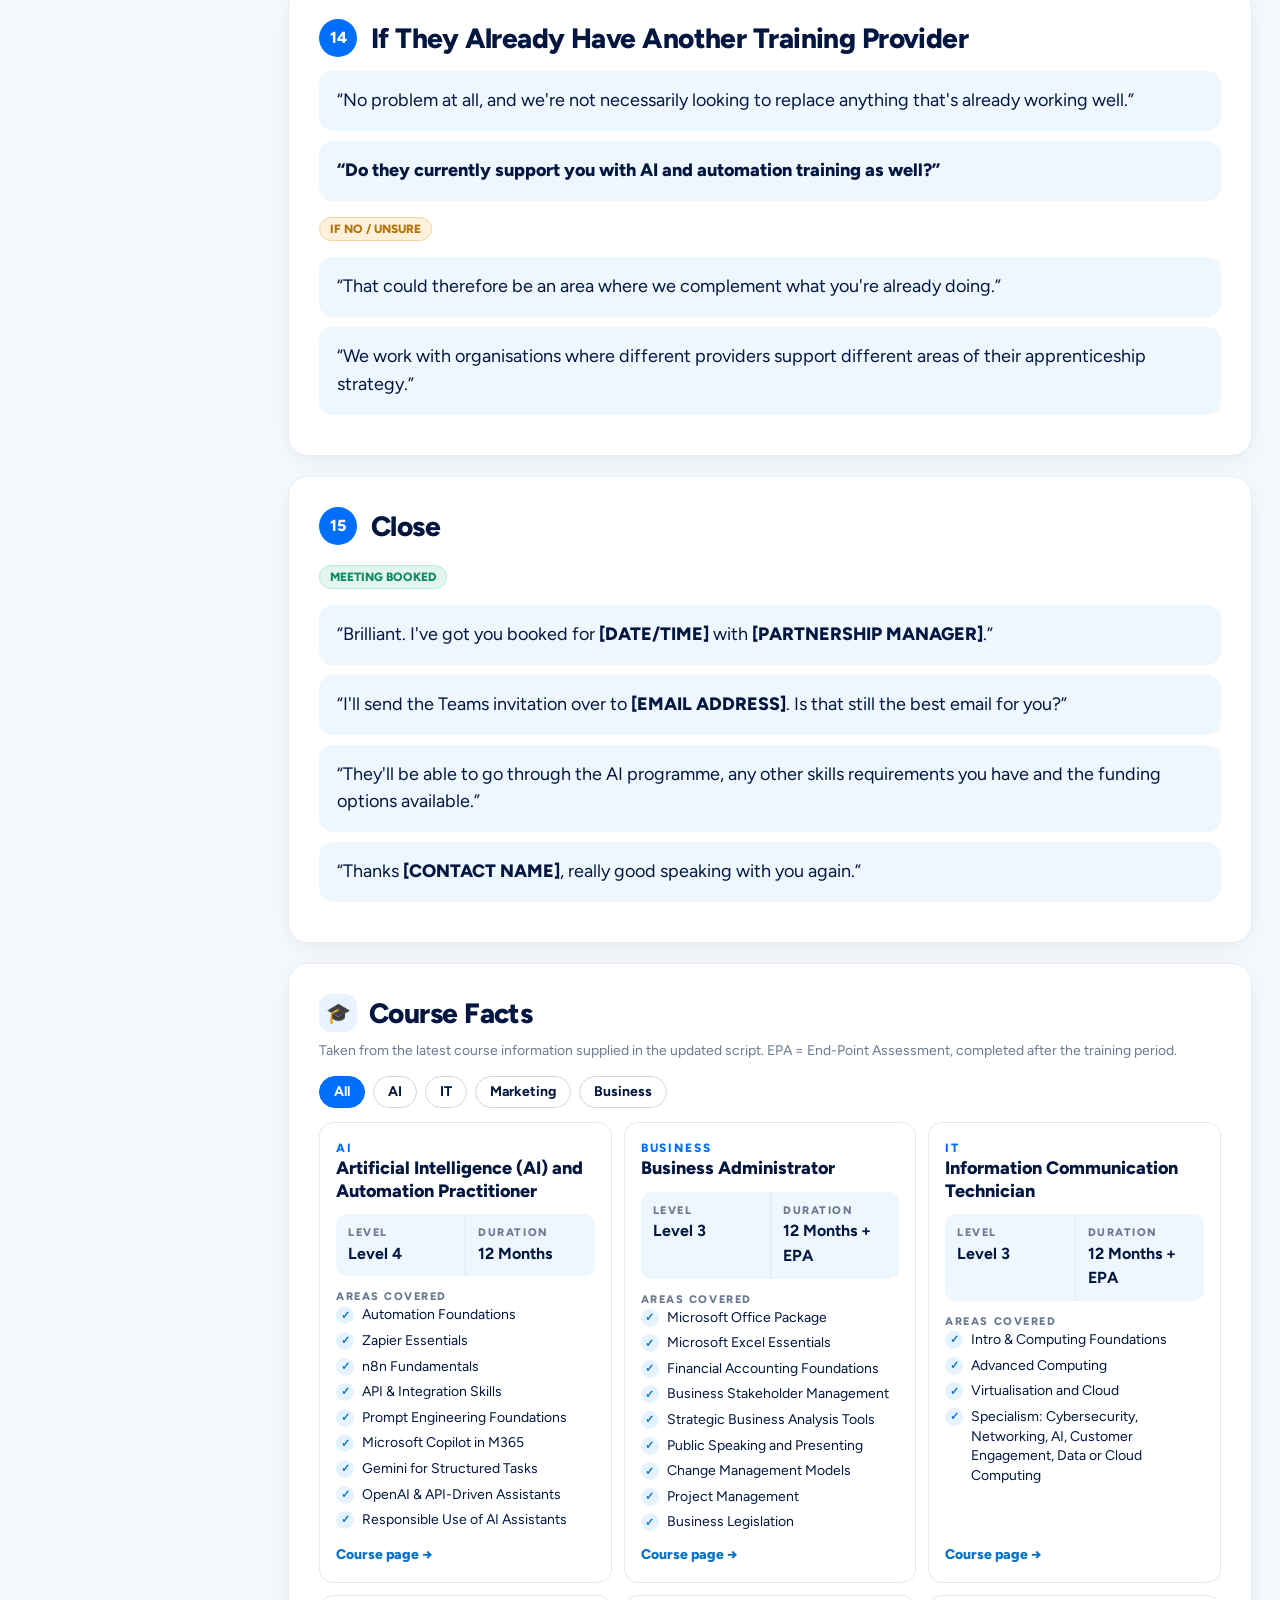
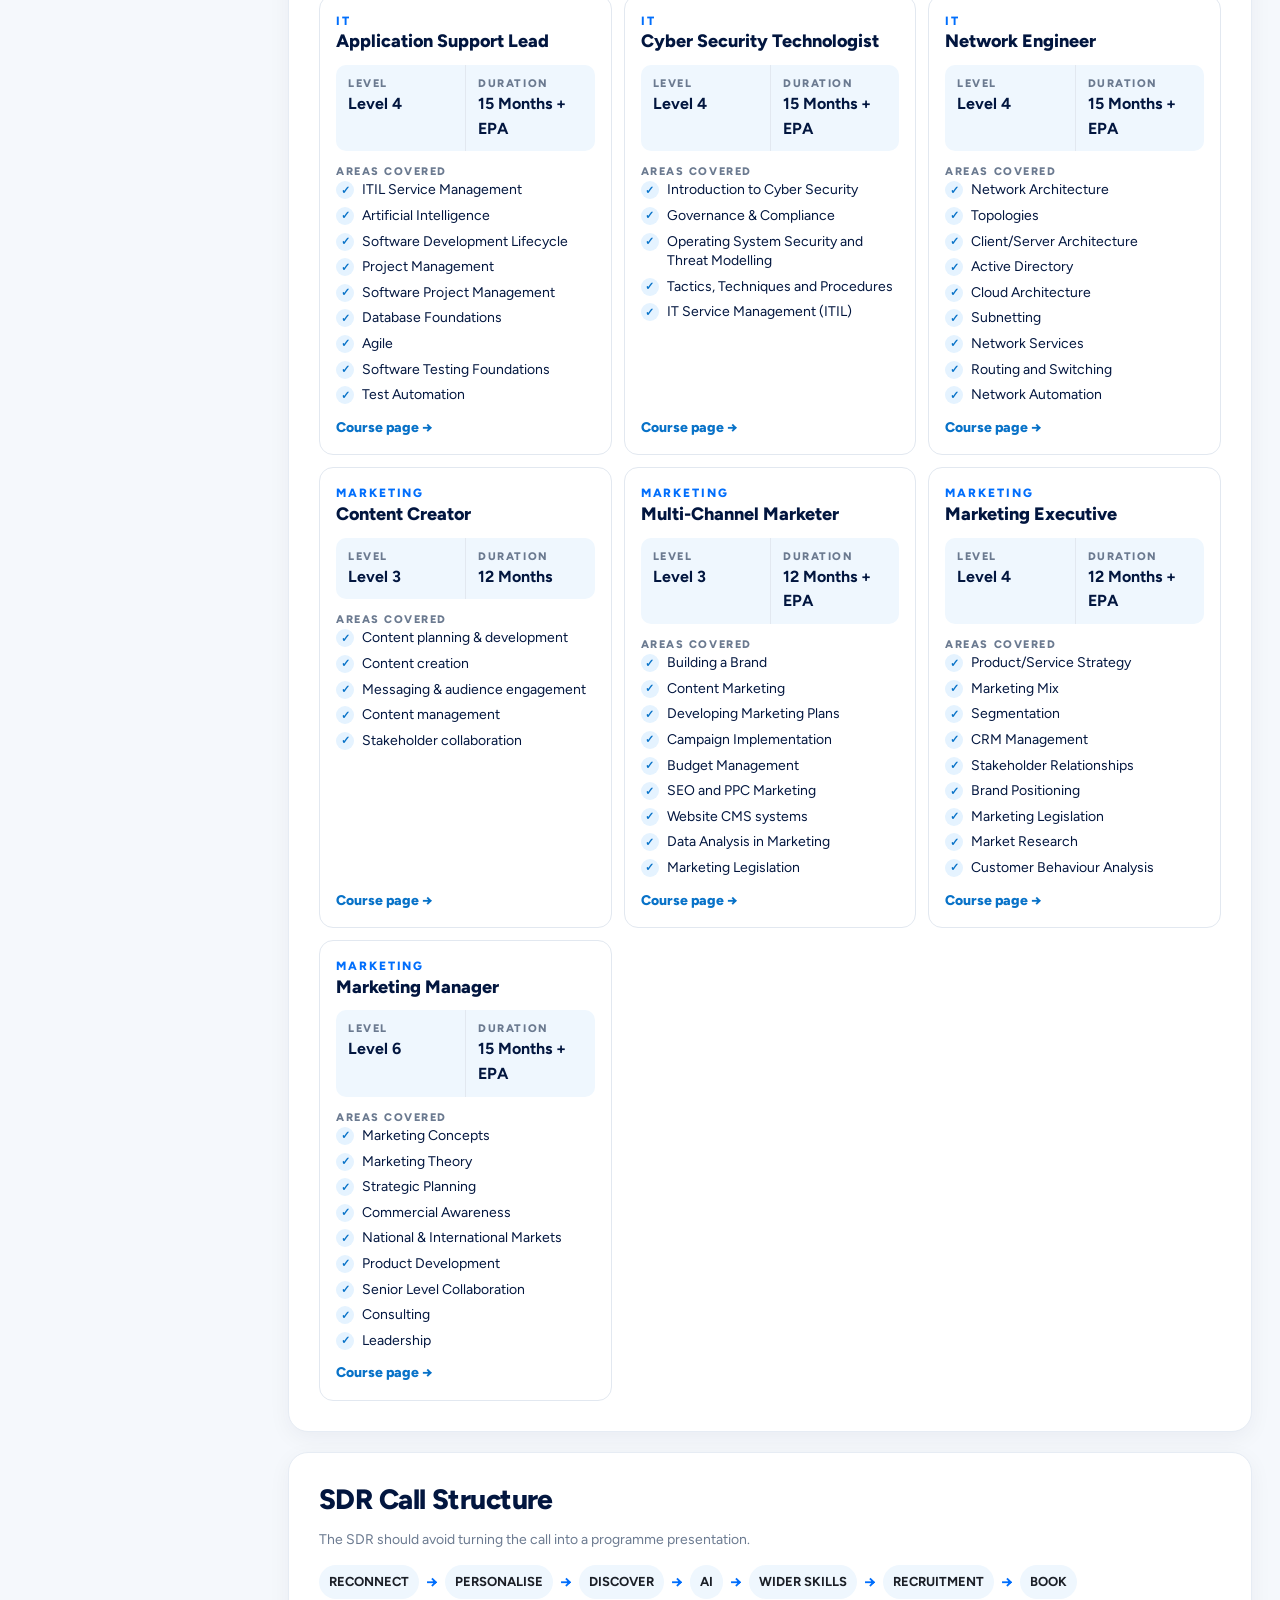
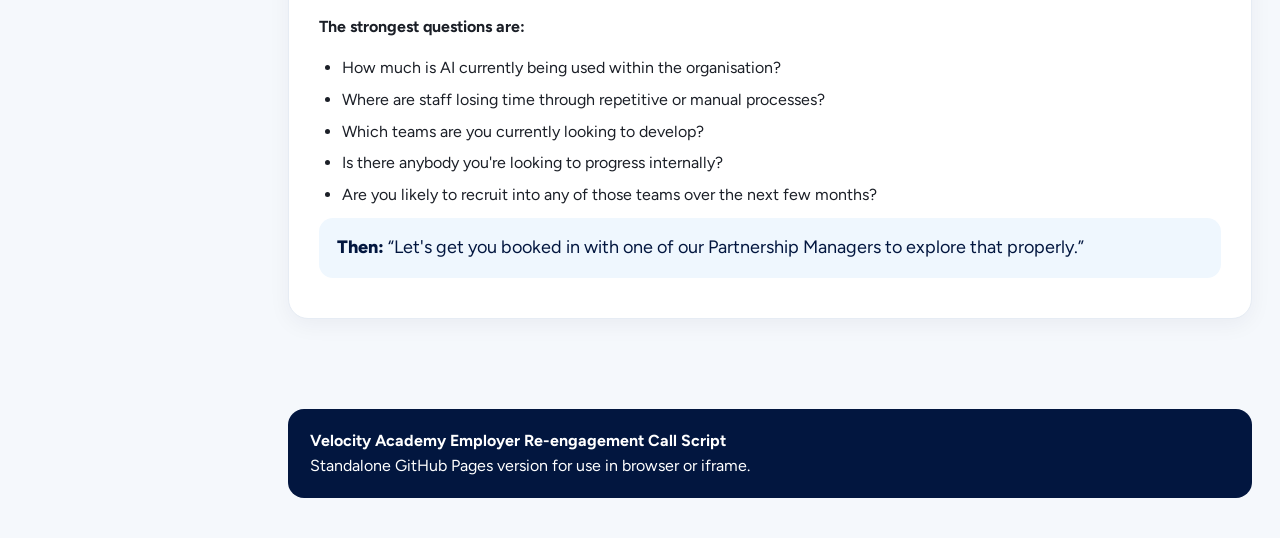
==== commit ab1fa1fc: "Align employer header Course Facts button logo and title" ====
--- a/employer-re-engagement/index.html
+++ b/employer-re-engagement/index.html
@@ -13,18 +13,19 @@
 }
 *{box-sizing:border-box}html{scroll-behavior:smooth}
 body{margin:0;background:#f5f8fc;color:var(--text);font-family:var(--core);line-height:1.55;-webkit-font-smoothing:antialiased}
-.site-head{height:62px;background:#fff;border-bottom:1px solid var(--line);position:sticky;top:0;z-index:30}
+.site-head{height:66px;background:#fff;border-bottom:1px solid var(--line);position:sticky;top:0;z-index:30}
 .site-head-inner{height:100%;display:grid;grid-template-columns:260px minmax(0,1fr);align-items:center;padding:0}
-.brand-row{display:flex;align-items:center;gap:16px;min-width:0}
-.va-logo{width:118px;height:auto;display:block}.brand-divider{width:1px;height:30px;background:#d8e0ea}
-.campaign-title{font:700 19px/1.2 var(--core);color:var(--navy);white-space:nowrap}
-.header-course-slot{display:flex;align-items:center;justify-content:center;height:100%;border-right:1px solid var(--line);padding:0 14px}
-.header-brand-slot{display:flex;align-items:center;padding:0 24px;min-width:0}
+.header-course-slot{height:100%;display:flex;align-items:center;justify-content:center;border-right:1px solid var(--line);padding:0 16px}
+.header-brand-slot{height:100%;display:flex;align-items:center;padding:0 28px;min-width:0}
+.brand-row{height:100%;display:flex;align-items:center;gap:16px;min-width:0}
+.va-logo{width:104px;height:auto;display:block;flex:0 0 auto}
+.brand-divider{width:1px;height:28px;background:#d8e0ea;flex:0 0 auto}
+.campaign-title{font:700 19px/1 var(--core);color:var(--navy);white-space:nowrap;display:flex;align-items:center;height:28px}
 .header-course-btn{width:208px;height:40px;display:flex;align-items:center;justify-content:center;gap:8px;border:none;border-radius:999px;background:var(--blue);color:#fff;text-decoration:none;font:800 15px/1 var(--core);cursor:pointer;box-shadow:0 4px 14px rgba(0,110,252,.22);transition:background .15s ease,transform .15s ease}
 .header-course-btn:hover{background:#0059cc;transform:translateY(-1px)}
 .header-course-btn .course-btn-icon{font-size:19px;line-height:1}
-.page-shell{display:grid;grid-template-columns:260px minmax(0,1fr);min-height:calc(100vh - 62px)}
-.sidebar{position:sticky;top:62px;height:calc(100vh - 62px);overflow-y:auto;background:#fff;border-right:1px solid var(--line);padding:18px 12px 30px}
+.page-shell{display:grid;grid-template-columns:260px minmax(0,1fr);min-height:calc(100vh - 66px)}
+.sidebar{position:sticky;top:66px;height:calc(100vh - 66px);overflow-y:auto;background:#fff;border-right:1px solid var(--line);padding:18px 12px 30px}
 .side-label{font:800 11px/1 var(--core);letter-spacing:.16em;text-transform:uppercase;color:#71829a;padding:8px 12px 9px}
 .side-label.if-say{margin-top:16px}
 .side-link{display:flex;gap:10px;align-items:flex-start;padding:9px 10px;border-radius:10px;text-decoration:none;color:var(--navy);font:700 14px/1.25 var(--core)}
@@ -66,7 +67,7 @@
 .course-link{margin-top:auto;font-size:14px;font-weight:800;color:#0872c8;text-decoration:none}.course-link:hover{text-decoration:underline}
 .reference-label{font:800 11px/1 var(--core);letter-spacing:.16em;text-transform:uppercase;color:#71829a;padding:8px 12px 9px;margin-top:16px}
 footer{max-width:1040px;margin:0 auto 40px;padding:0 28px}.foot{background:var(--navy);color:#fff;border-radius:16px;padding:20px 22px}
-@media(max-width:900px){.page-shell{grid-template-columns:220px minmax(0,1fr)}.site-head-inner{grid-template-columns:220px minmax(0,1fr)}.header-course-btn{width:190px}.side-link{font-size:13px}.objective .grid{grid-template-columns:repeat(2,minmax(0,1fr))}}
+@media(max-width:900px){.page-shell{grid-template-columns:220px minmax(0,1fr)}.site-head-inner{grid-template-columns:220px minmax(0,1fr)}.header-course-slot{padding:0 12px}.header-brand-slot{padding:0 20px}.header-course-btn{width:190px}.va-logo{width:96px}.campaign-title{font-size:18px}.side-link{font-size:13px}.objective .grid{grid-template-columns:repeat(2,minmax(0,1fr))}}
 @media(max-width:720px){.site-head{height:auto}.site-head-inner{grid-template-columns:1fr;padding:8px 12px}.header-course-slot{border-right:0;border-bottom:1px solid var(--line);padding:4px 0 9px}.header-course-btn{width:100%;max-width:300px}.header-brand-slot{padding:8px 2px 2px}.campaign-title{font-size:16px}.va-logo{width:105px}.page-shell{display:block}.sidebar{display:none}main{padding:18px 14px 50px}.card{padding:20px}.script{font-size:16px}.objective .grid{grid-template-columns:1fr}.objective p{font-size:16px}}
 </style>
 </head>
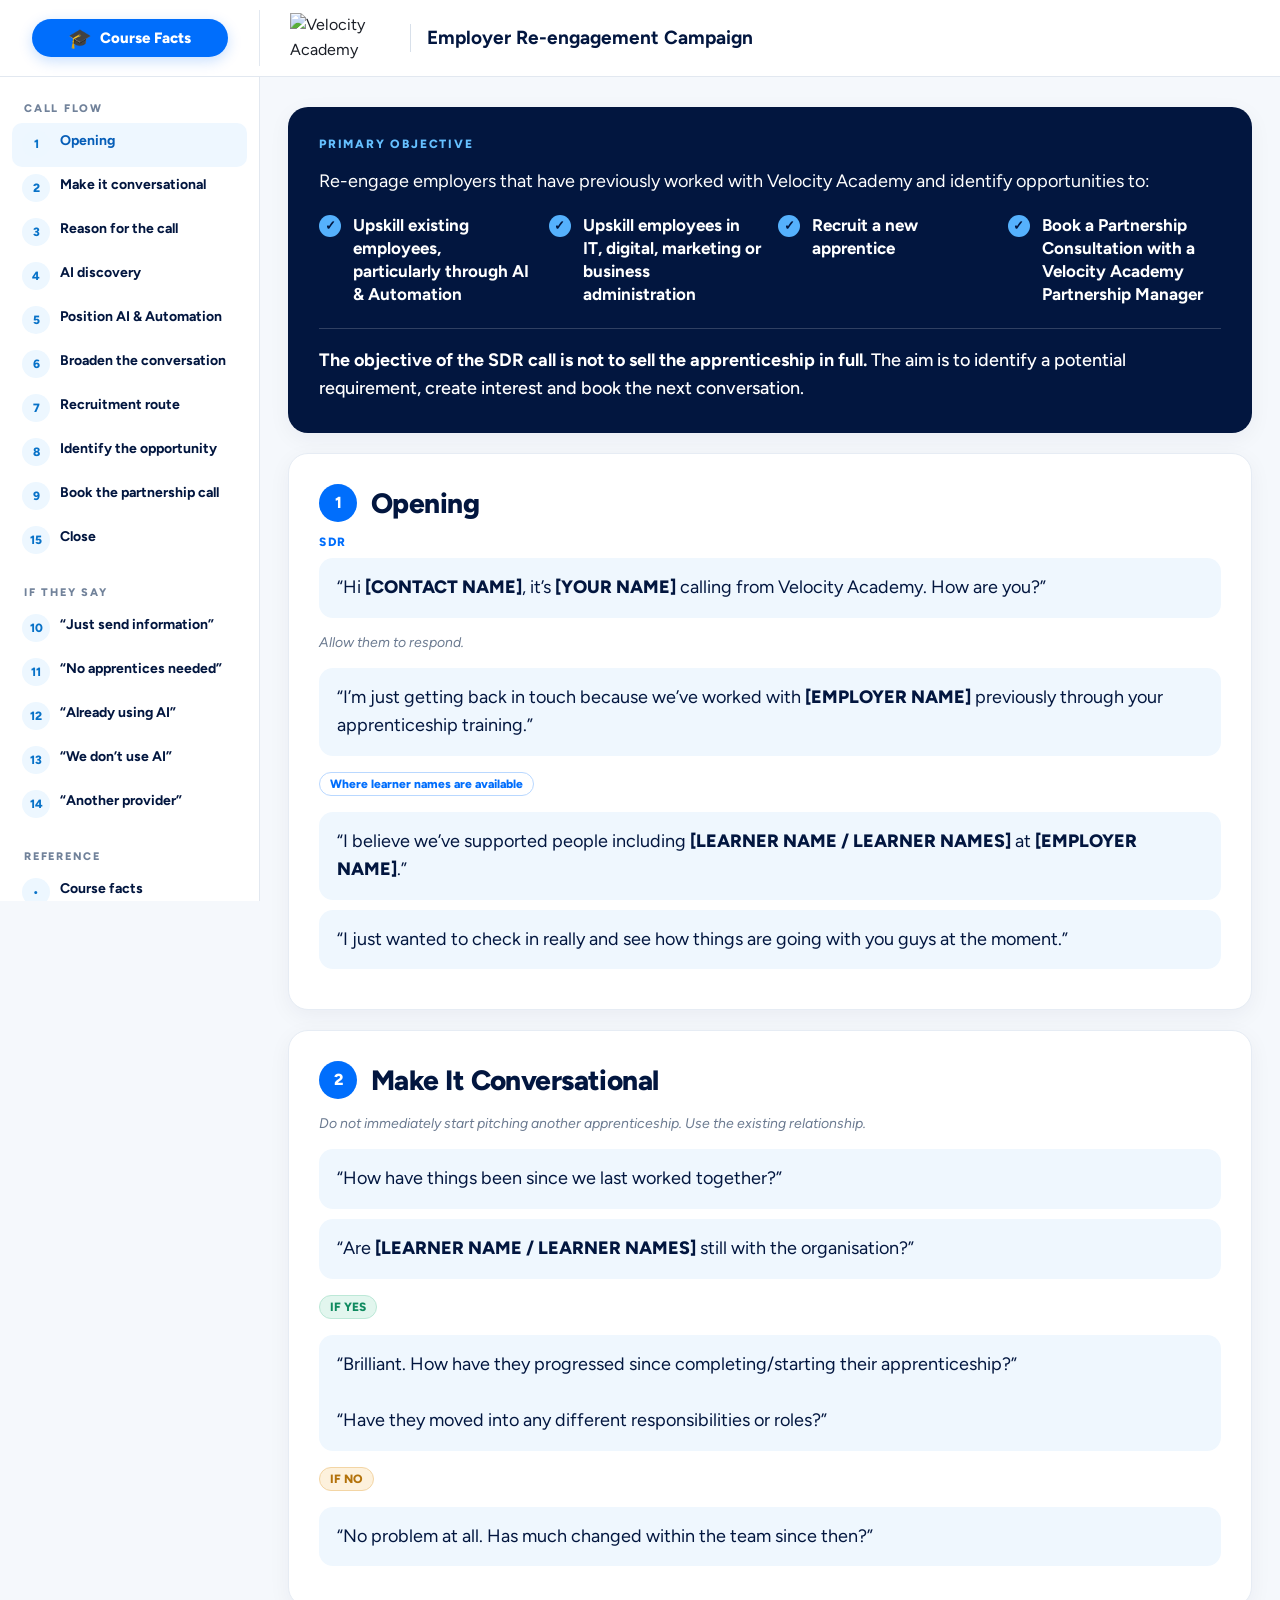
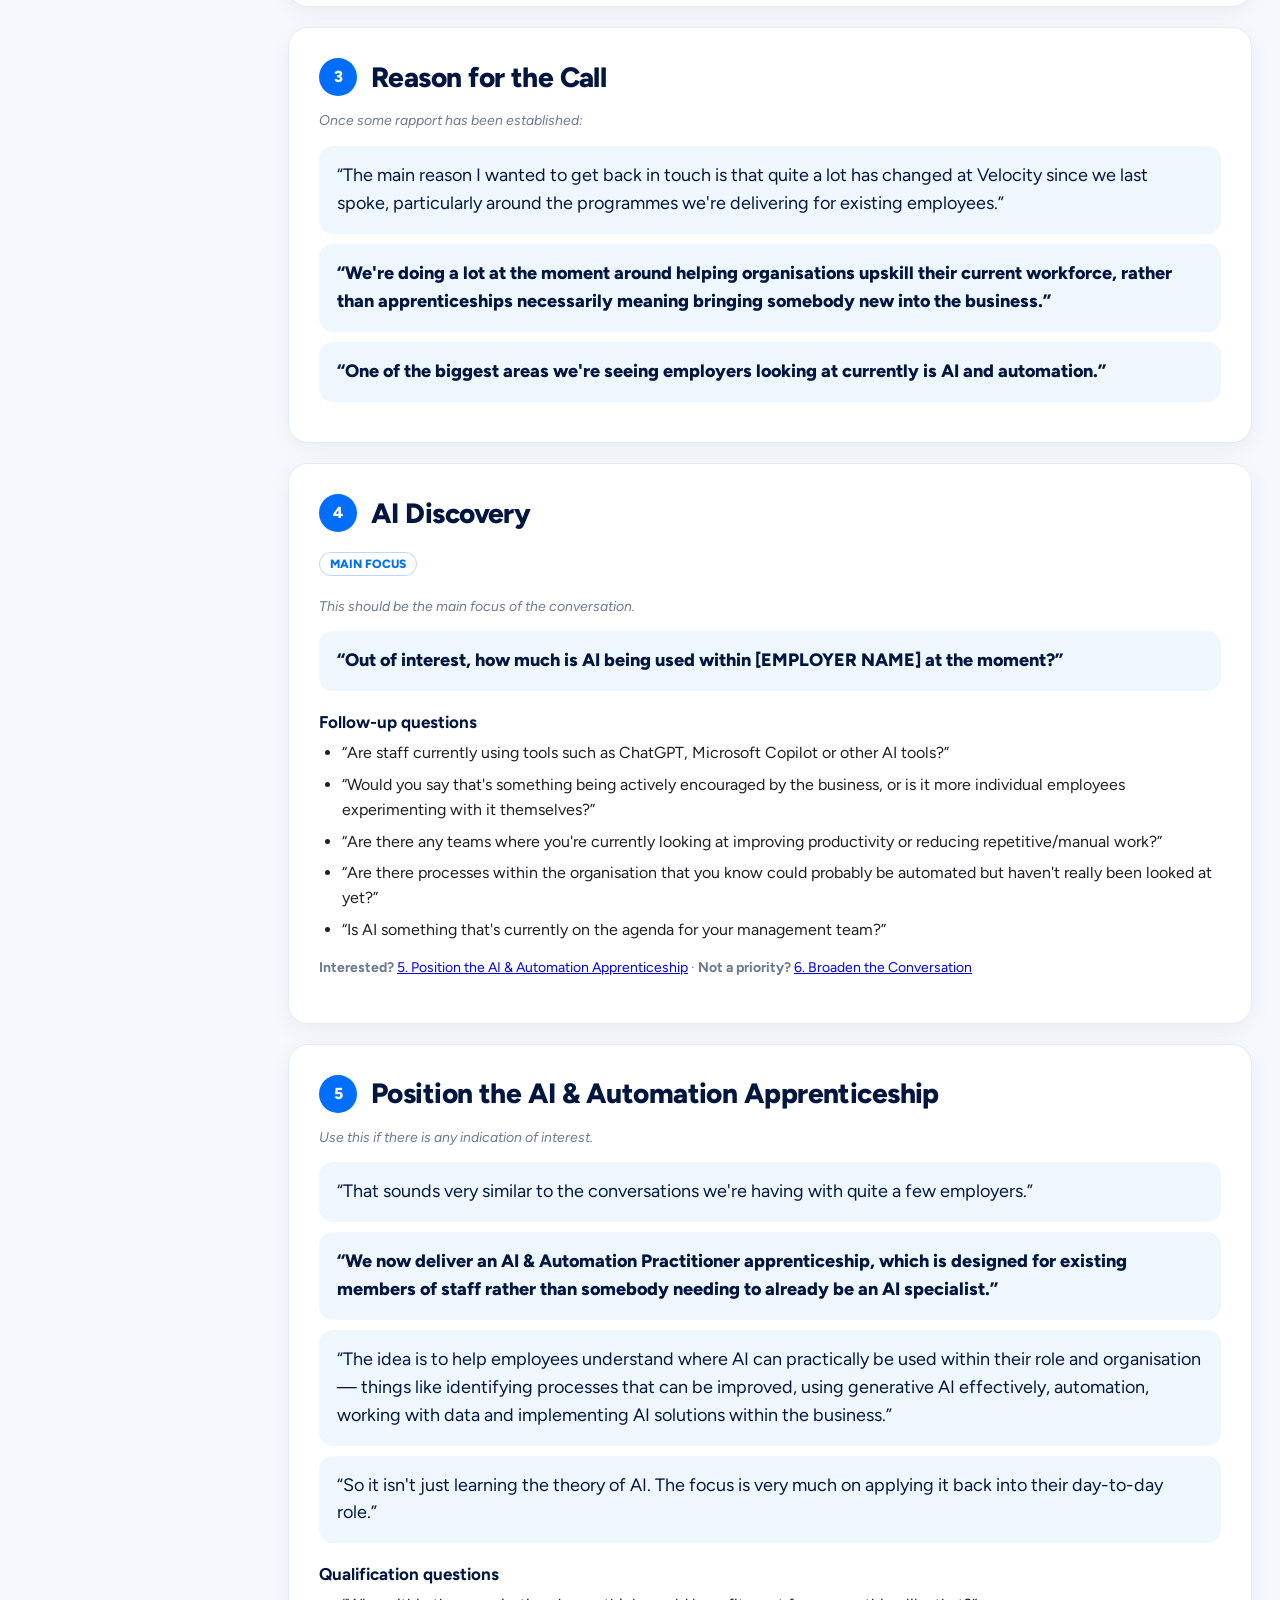
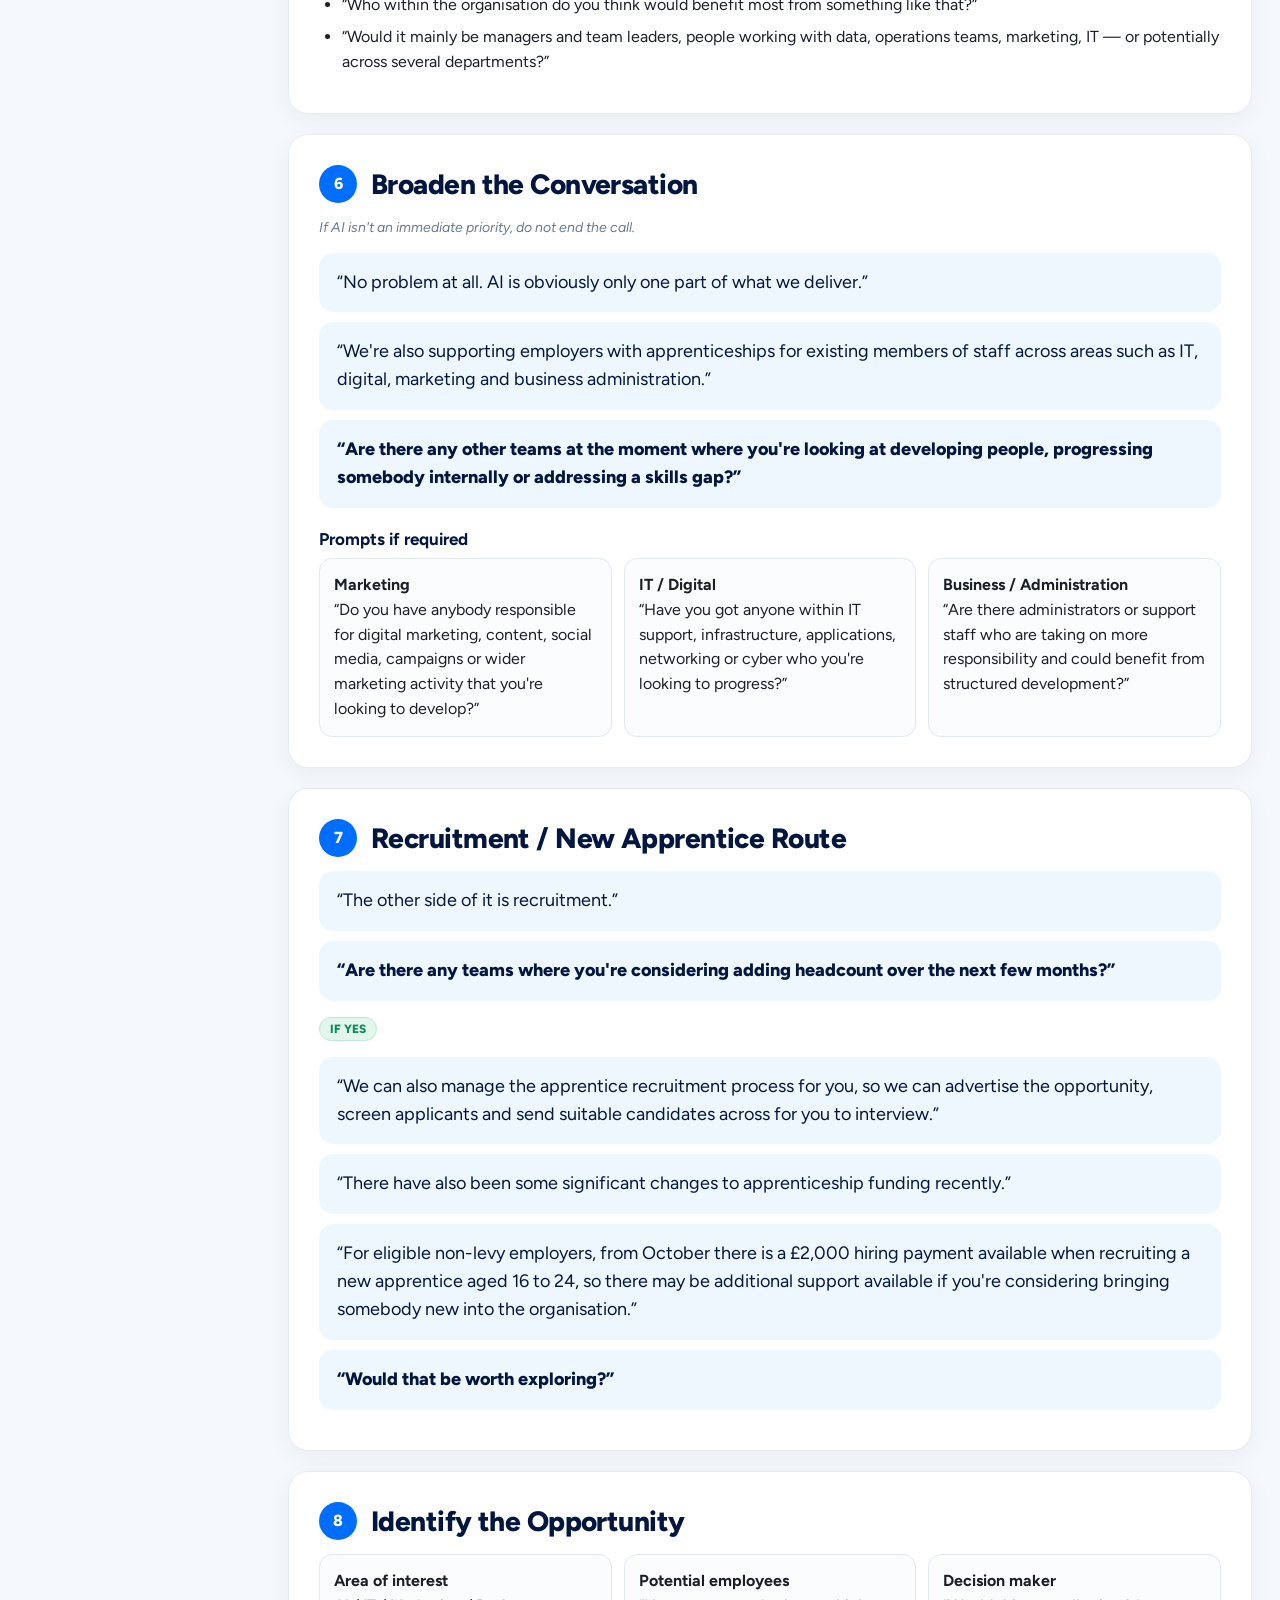
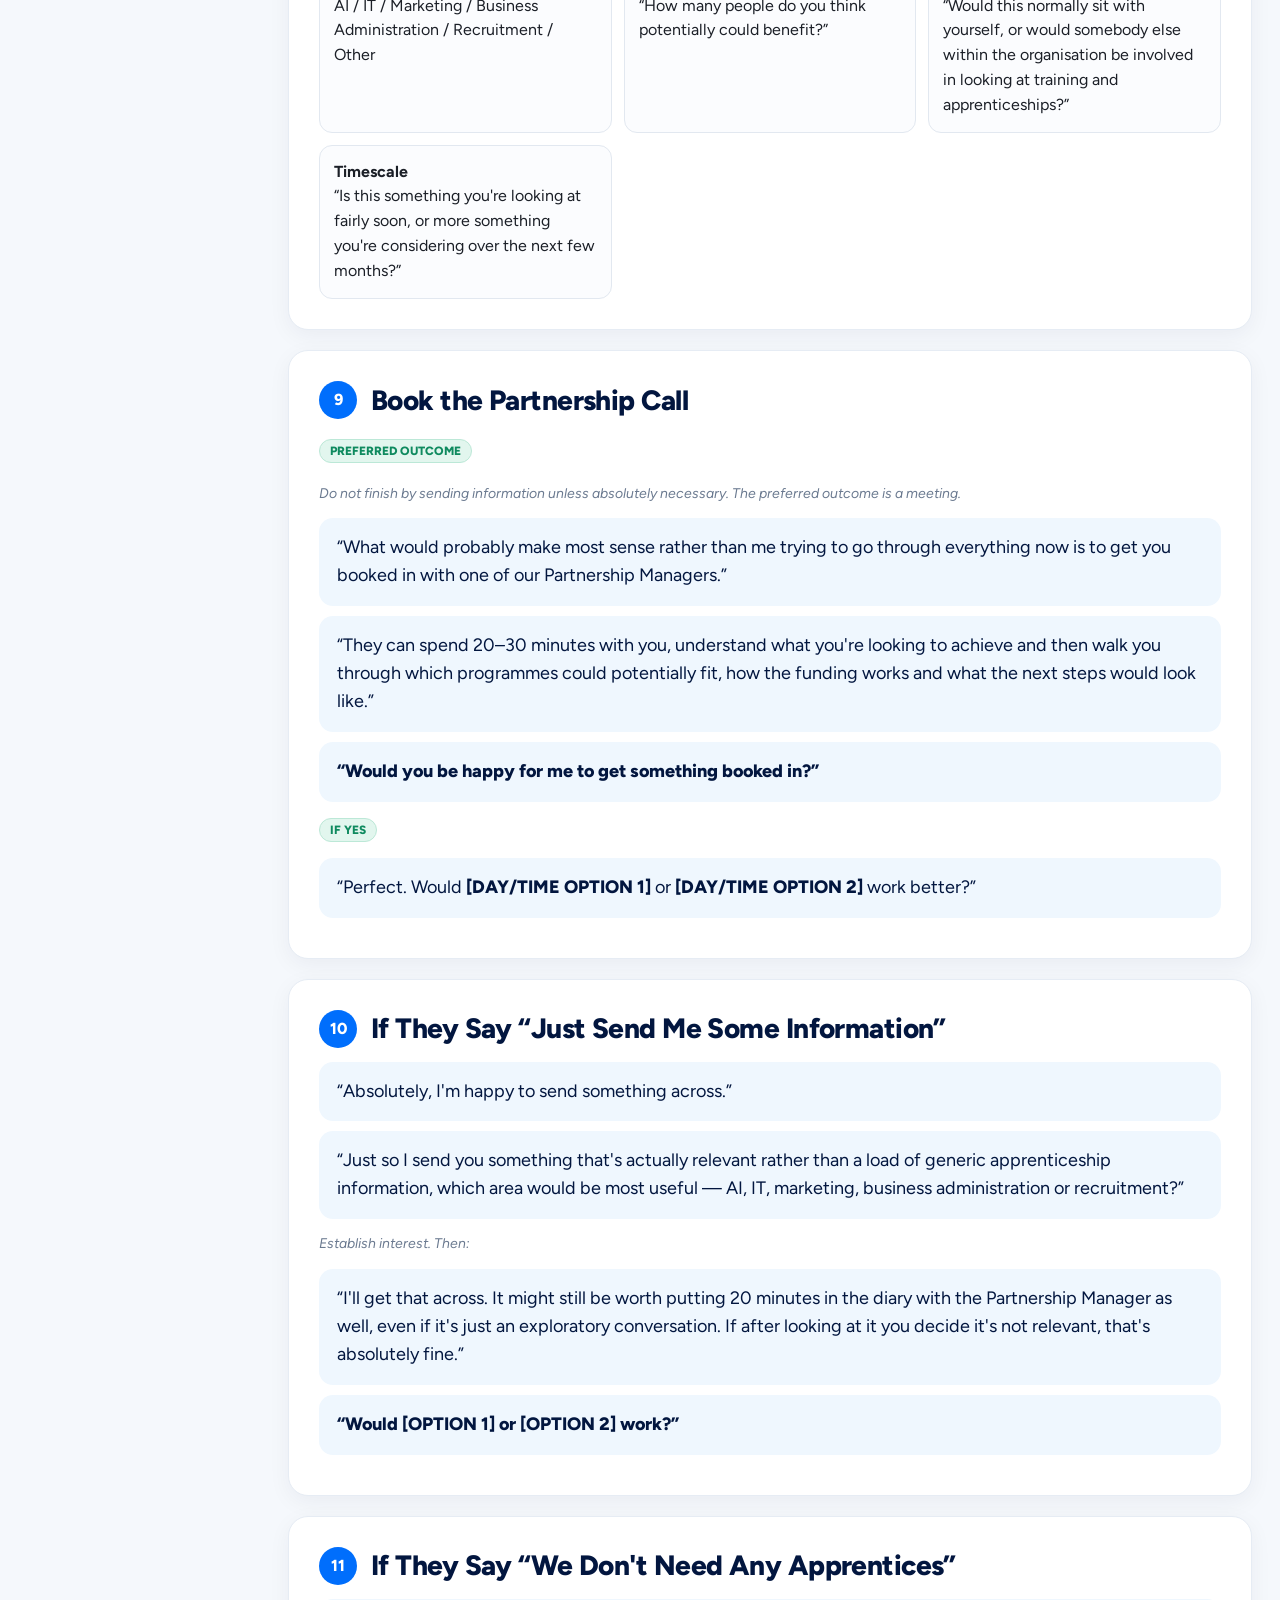
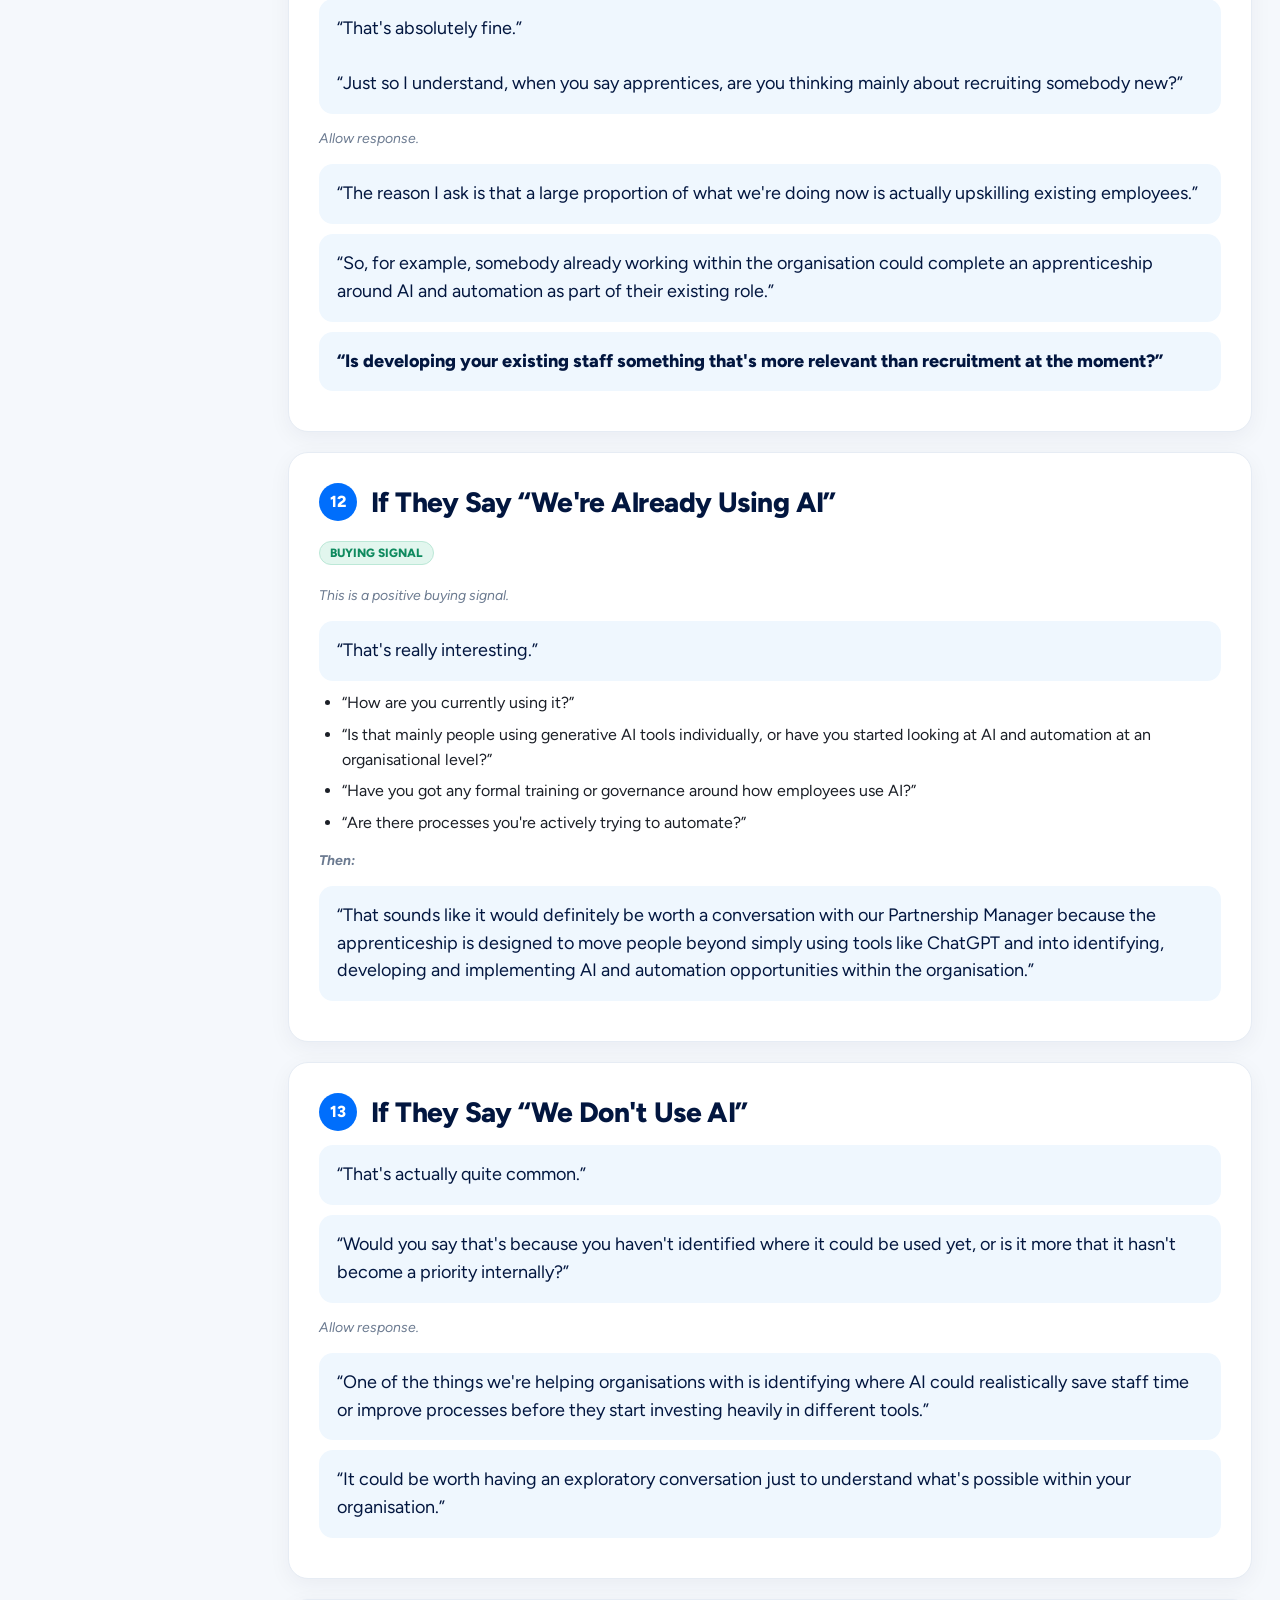
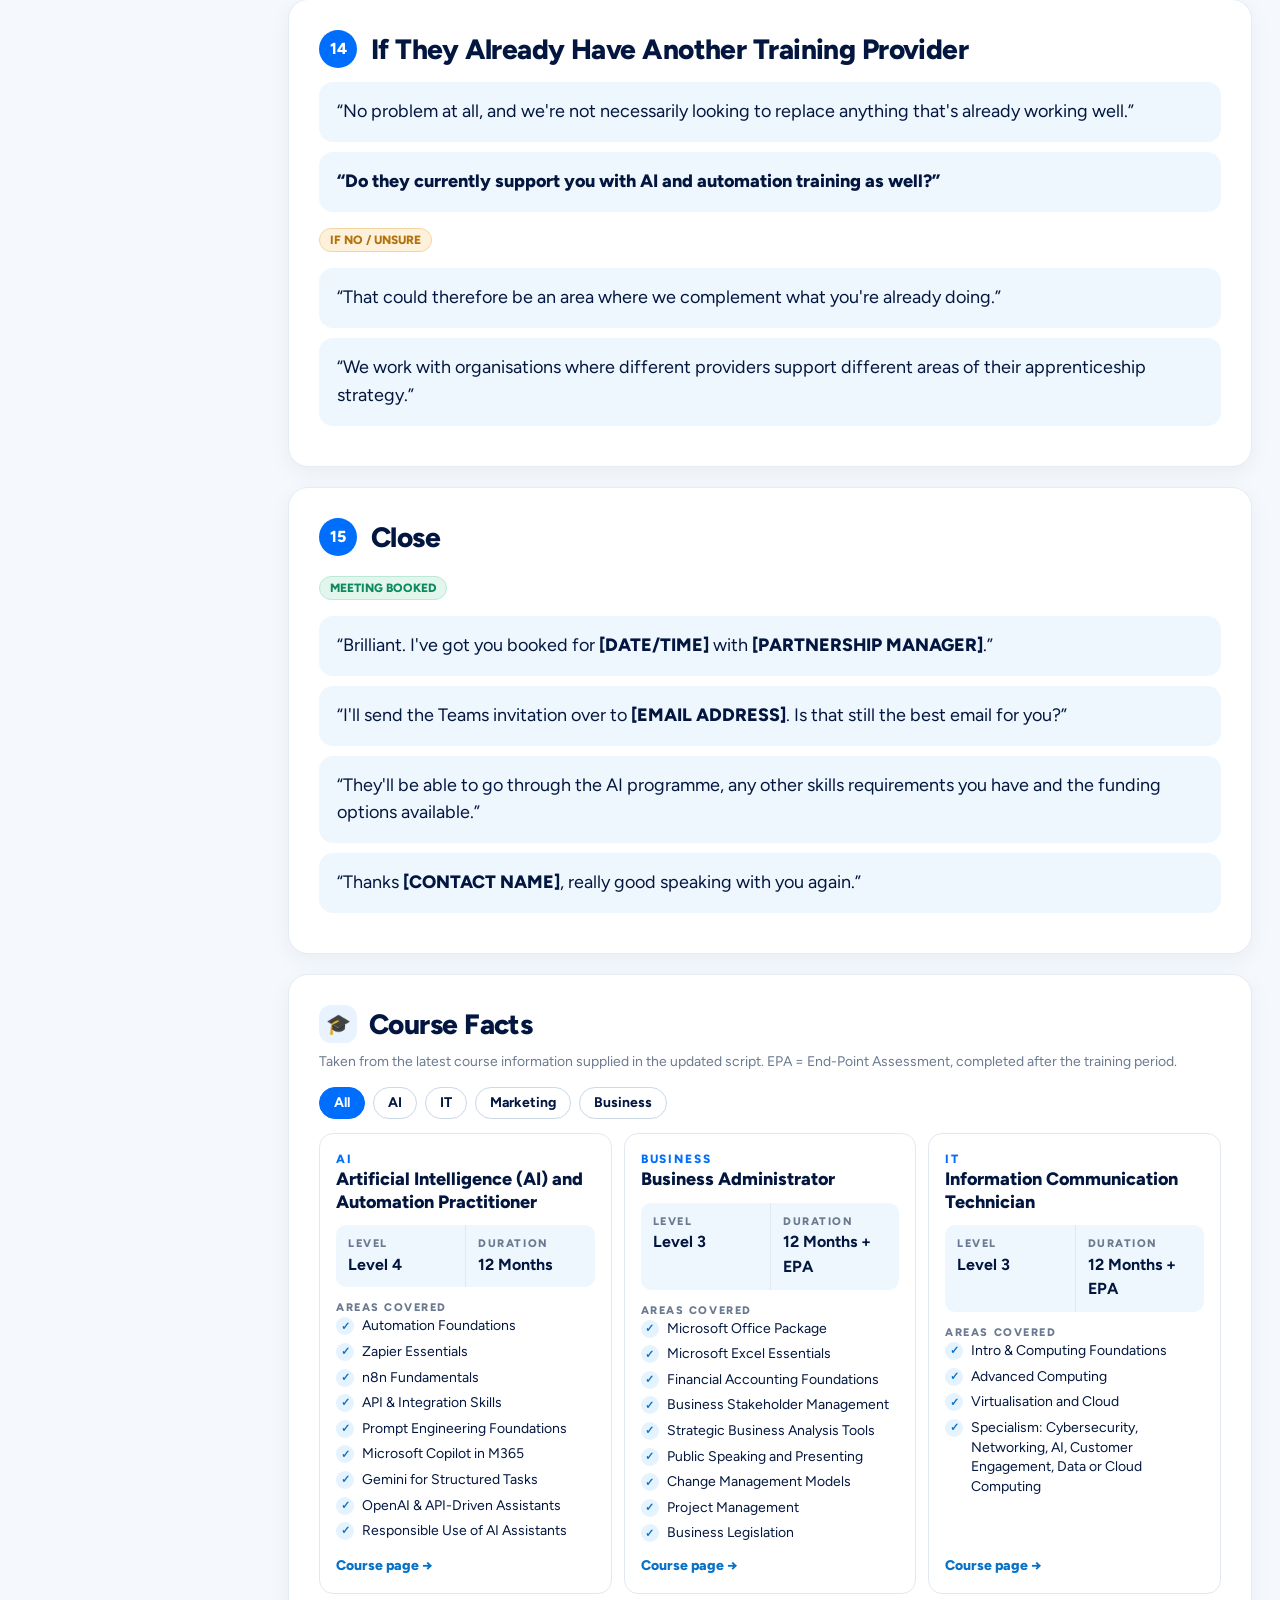
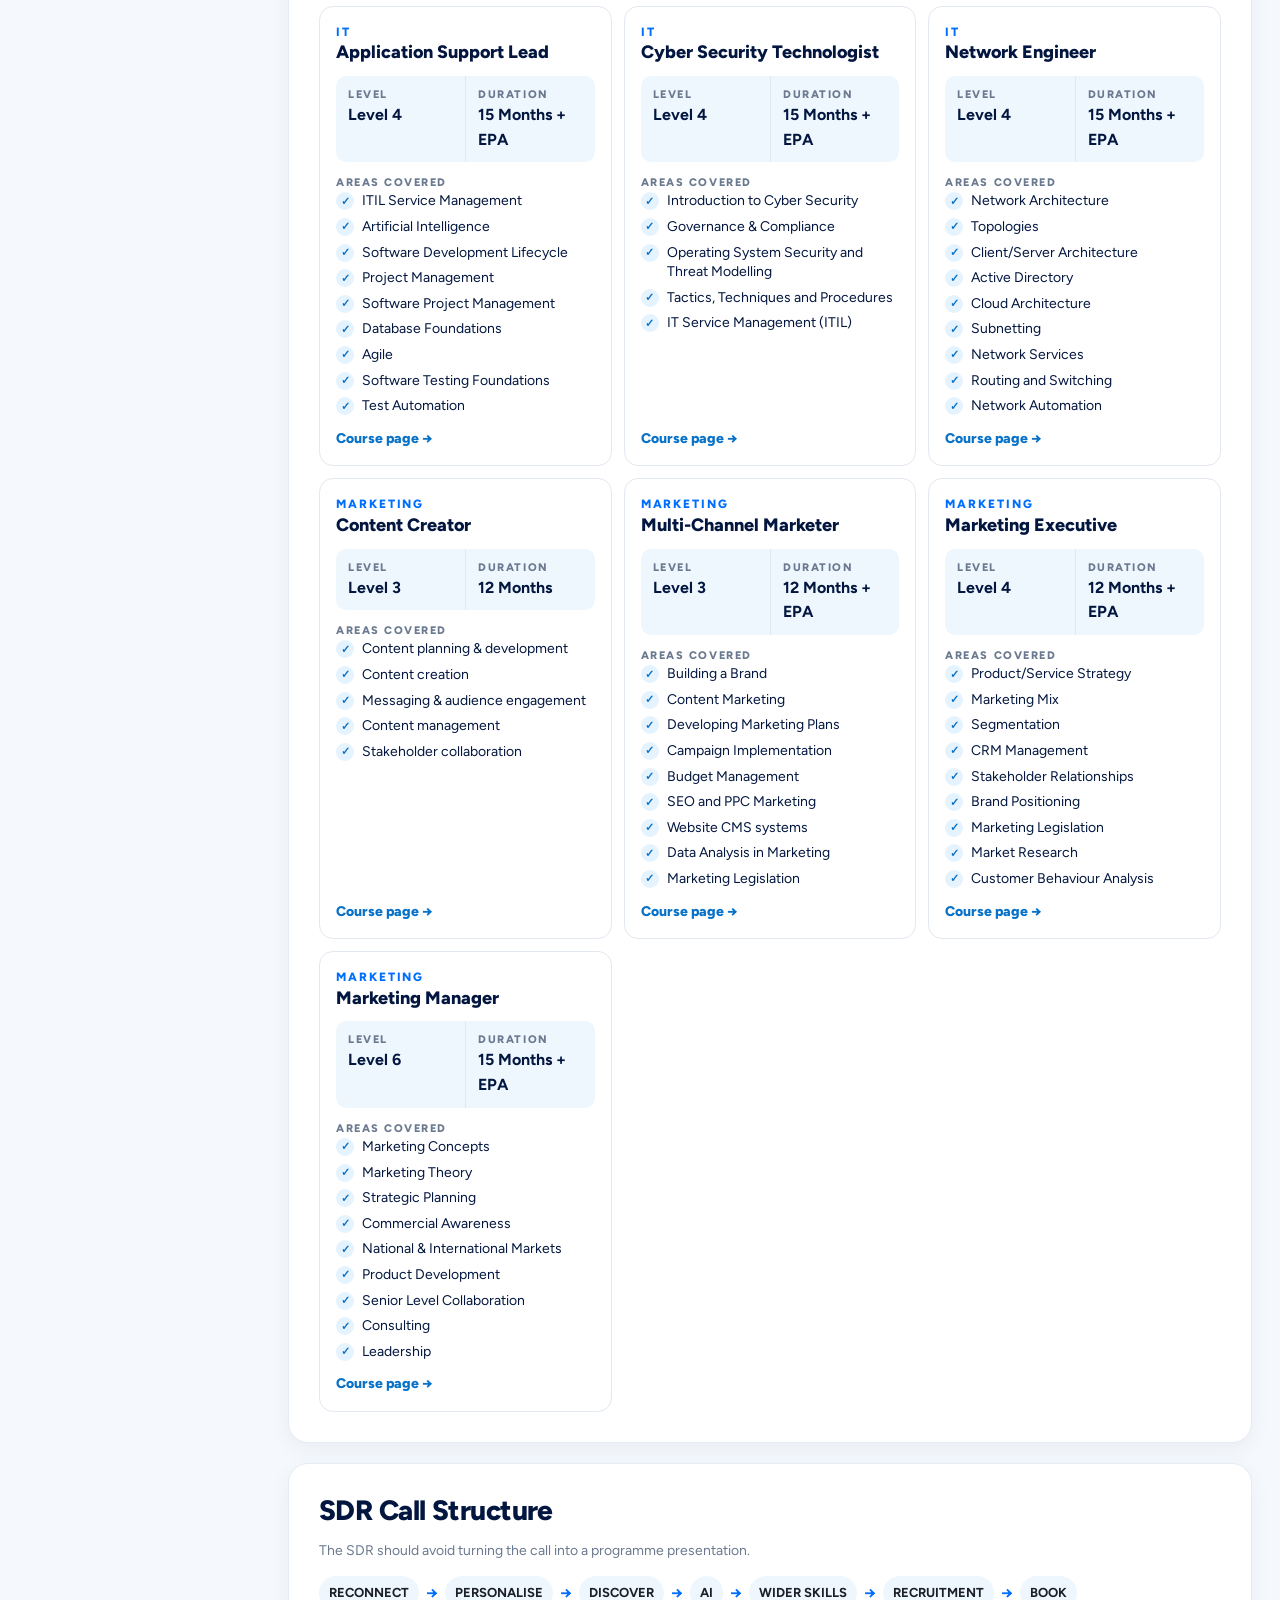
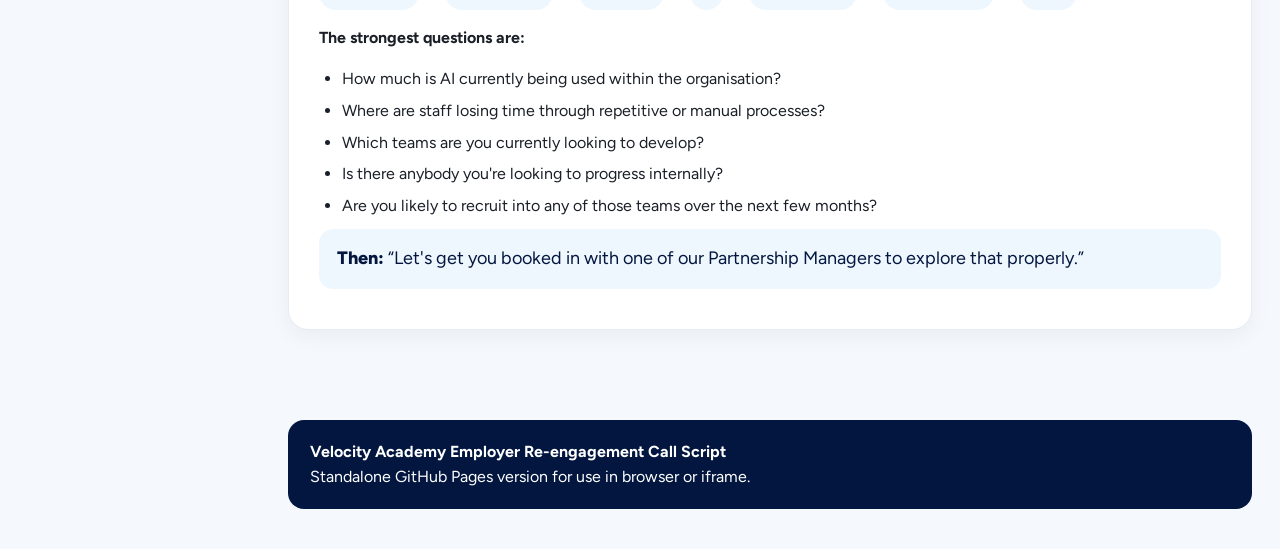
==== commit f6016960: "Add balanced whitespace and alignment to employer script header" ====
--- a/employer-re-engagement/index.html
+++ b/employer-re-engagement/index.html
@@ -13,19 +13,19 @@
 }
 *{box-sizing:border-box}html{scroll-behavior:smooth}
 body{margin:0;background:#f5f8fc;color:var(--text);font-family:var(--core);line-height:1.55;-webkit-font-smoothing:antialiased}
-.site-head{height:66px;background:#fff;border-bottom:1px solid var(--line);position:sticky;top:0;z-index:30}
-.site-head-inner{height:100%;display:grid;grid-template-columns:260px minmax(0,1fr);align-items:center;padding:0}
-.header-course-slot{height:100%;display:flex;align-items:center;justify-content:center;border-right:1px solid var(--line);padding:0 16px}
-.header-brand-slot{height:100%;display:flex;align-items:center;padding:0 28px;min-width:0}
-.brand-row{height:100%;display:flex;align-items:center;gap:16px;min-width:0}
+.site-head{background:#fff;border-bottom:1px solid var(--line);position:sticky;top:0;z-index:30}
+.site-head-inner{display:grid;grid-template-columns:260px minmax(0,1fr);align-items:center;padding:10px 0;min-height:76px}
+.header-course-slot{display:flex;align-items:center;justify-content:center;border-right:1px solid var(--line);padding:0 18px;min-height:56px}
+.header-brand-slot{display:flex;align-items:center;padding:0 30px;min-width:0;min-height:56px}
+.brand-row{display:flex;align-items:center;gap:16px;min-width:0}
 .va-logo{width:104px;height:auto;display:block;flex:0 0 auto}
 .brand-divider{width:1px;height:28px;background:#d8e0ea;flex:0 0 auto}
-.campaign-title{font:700 19px/1 var(--core);color:var(--navy);white-space:nowrap;display:flex;align-items:center;height:28px}
-.header-course-btn{width:208px;height:40px;display:flex;align-items:center;justify-content:center;gap:8px;border:none;border-radius:999px;background:var(--blue);color:#fff;text-decoration:none;font:800 15px/1 var(--core);cursor:pointer;box-shadow:0 4px 14px rgba(0,110,252,.22);transition:background .15s ease,transform .15s ease}
+.campaign-title{font:700 19px/1.2 var(--core);color:var(--navy);white-space:nowrap;display:flex;align-items:center}
+.header-course-btn{width:196px;height:38px;display:flex;align-items:center;justify-content:center;gap:8px;border:none;border-radius:999px;background:var(--blue);color:#fff;text-decoration:none;font:800 15px/1 var(--core);cursor:pointer;box-shadow:0 4px 14px rgba(0,110,252,.22);transition:background .15s ease,transform .15s ease}
 .header-course-btn:hover{background:#0059cc;transform:translateY(-1px)}
 .header-course-btn .course-btn-icon{font-size:19px;line-height:1}
-.page-shell{display:grid;grid-template-columns:260px minmax(0,1fr);min-height:calc(100vh - 66px)}
-.sidebar{position:sticky;top:66px;height:calc(100vh - 66px);overflow-y:auto;background:#fff;border-right:1px solid var(--line);padding:18px 12px 30px}
+.page-shell{display:grid;grid-template-columns:260px minmax(0,1fr);min-height:calc(100vh - 76px)}
+.sidebar{position:sticky;top:76px;height:calc(100vh - 76px);overflow-y:auto;background:#fff;border-right:1px solid var(--line);padding:18px 12px 30px}
 .side-label{font:800 11px/1 var(--core);letter-spacing:.16em;text-transform:uppercase;color:#71829a;padding:8px 12px 9px}
 .side-label.if-say{margin-top:16px}
 .side-link{display:flex;gap:10px;align-items:flex-start;padding:9px 10px;border-radius:10px;text-decoration:none;color:var(--navy);font:700 14px/1.25 var(--core)}
@@ -67,8 +67,8 @@
 .course-link{margin-top:auto;font-size:14px;font-weight:800;color:#0872c8;text-decoration:none}.course-link:hover{text-decoration:underline}
 .reference-label{font:800 11px/1 var(--core);letter-spacing:.16em;text-transform:uppercase;color:#71829a;padding:8px 12px 9px;margin-top:16px}
 footer{max-width:1040px;margin:0 auto 40px;padding:0 28px}.foot{background:var(--navy);color:#fff;border-radius:16px;padding:20px 22px}
-@media(max-width:900px){.page-shell{grid-template-columns:220px minmax(0,1fr)}.site-head-inner{grid-template-columns:220px minmax(0,1fr)}.header-course-slot{padding:0 12px}.header-brand-slot{padding:0 20px}.header-course-btn{width:190px}.va-logo{width:96px}.campaign-title{font-size:18px}.side-link{font-size:13px}.objective .grid{grid-template-columns:repeat(2,minmax(0,1fr))}}
-@media(max-width:720px){.site-head{height:auto}.site-head-inner{grid-template-columns:1fr;padding:8px 12px}.header-course-slot{border-right:0;border-bottom:1px solid var(--line);padding:4px 0 9px}.header-course-btn{width:100%;max-width:300px}.header-brand-slot{padding:8px 2px 2px}.campaign-title{font-size:16px}.va-logo{width:105px}.page-shell{display:block}.sidebar{display:none}main{padding:18px 14px 50px}.card{padding:20px}.script{font-size:16px}.objective .grid{grid-template-columns:1fr}.objective p{font-size:16px}}
+@media(max-width:900px){.page-shell{grid-template-columns:220px minmax(0,1fr)}.site-head-inner{grid-template-columns:220px minmax(0,1fr);padding:10px 0}.header-course-slot{padding:0 14px}.header-brand-slot{padding:0 24px}.header-course-btn{width:180px}.va-logo{width:96px}.campaign-title{font-size:18px}.side-link{font-size:13px}.objective .grid{grid-template-columns:repeat(2,minmax(0,1fr))}}
+@media(max-width:720px){.site-head-inner{grid-template-columns:1fr;padding:10px 14px}.header-course-slot{border-right:0;border-bottom:1px solid var(--line);padding:0 0 10px;min-height:auto}.header-course-btn{width:100%;max-width:300px}.header-brand-slot{padding:10px 2px 0;min-height:auto}.campaign-title{font-size:16px}.va-logo{width:105px}.page-shell{display:block;min-height:auto}.sidebar{display:none}main{padding:18px 14px 50px}.card{padding:20px}.script{font-size:16px}.objective .grid{grid-template-columns:1fr}.objective p{font-size:16px}}
 </style>
 </head>
 <body>
